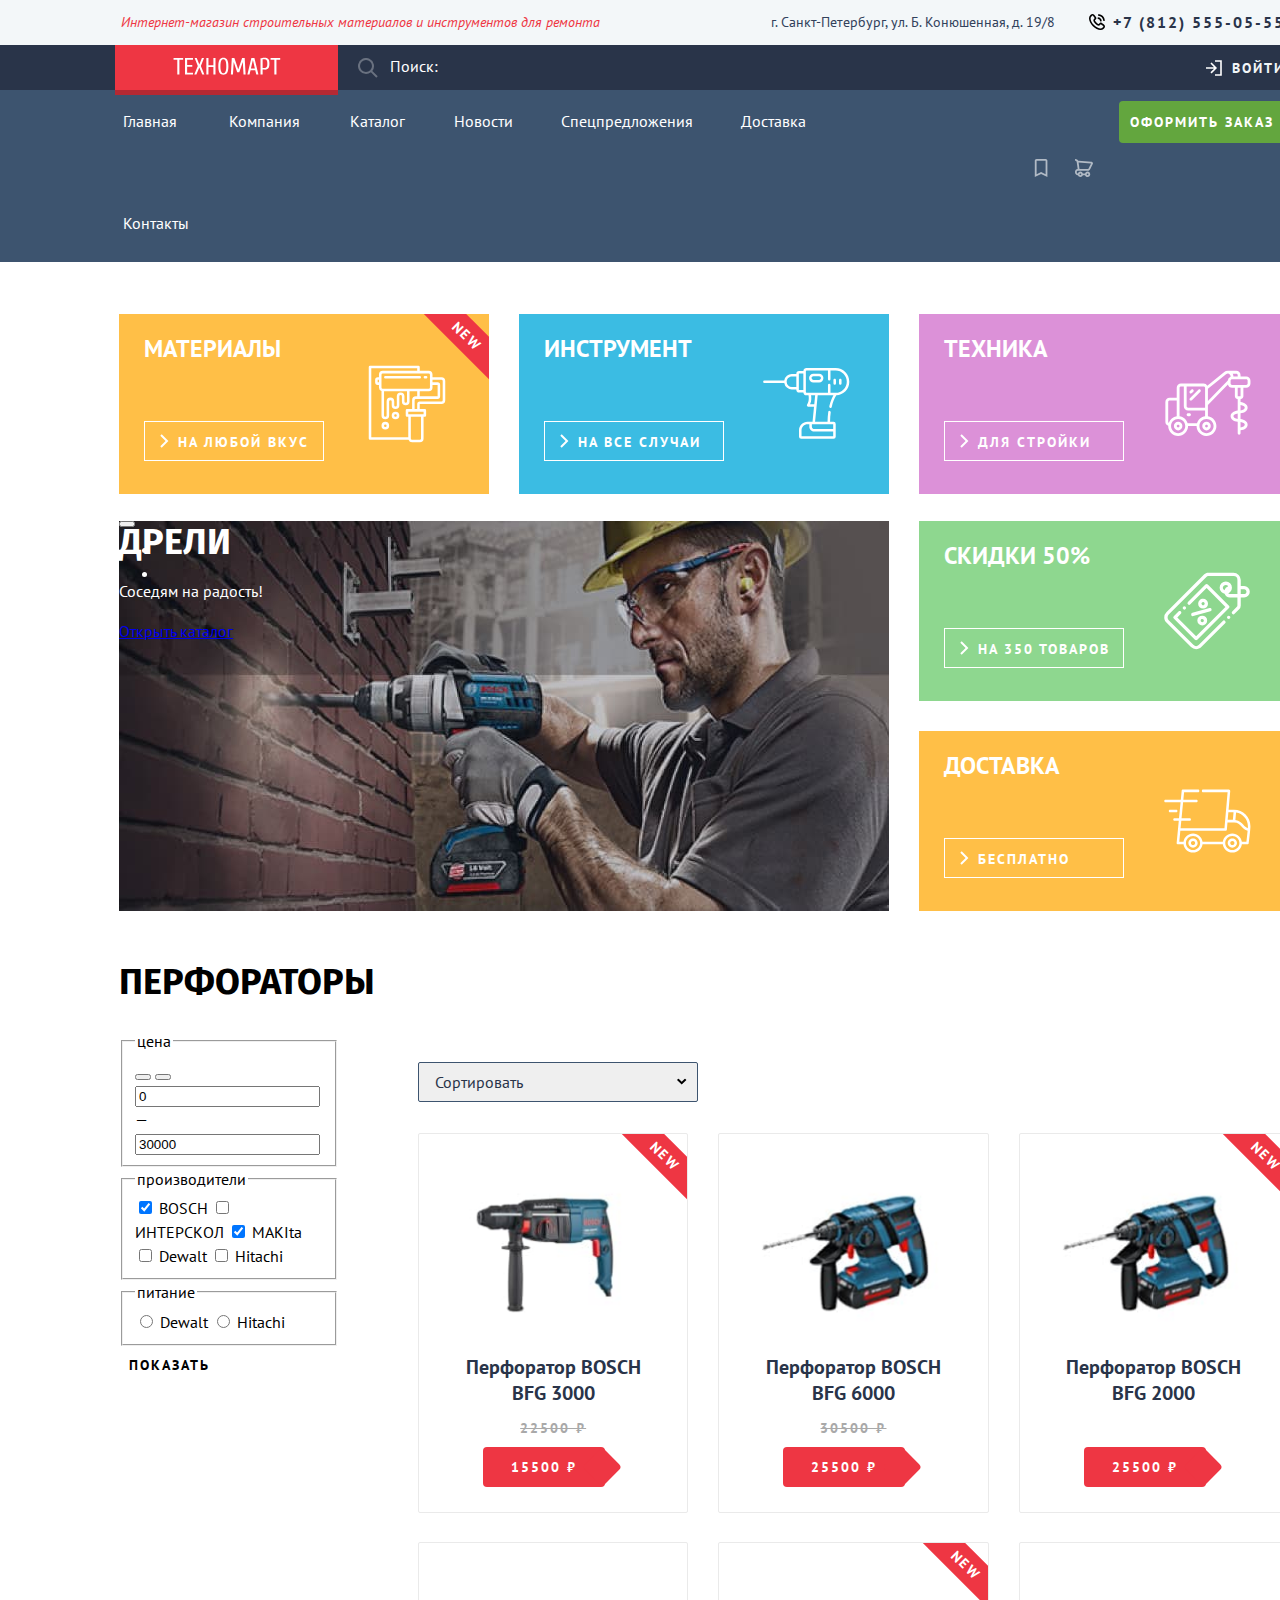
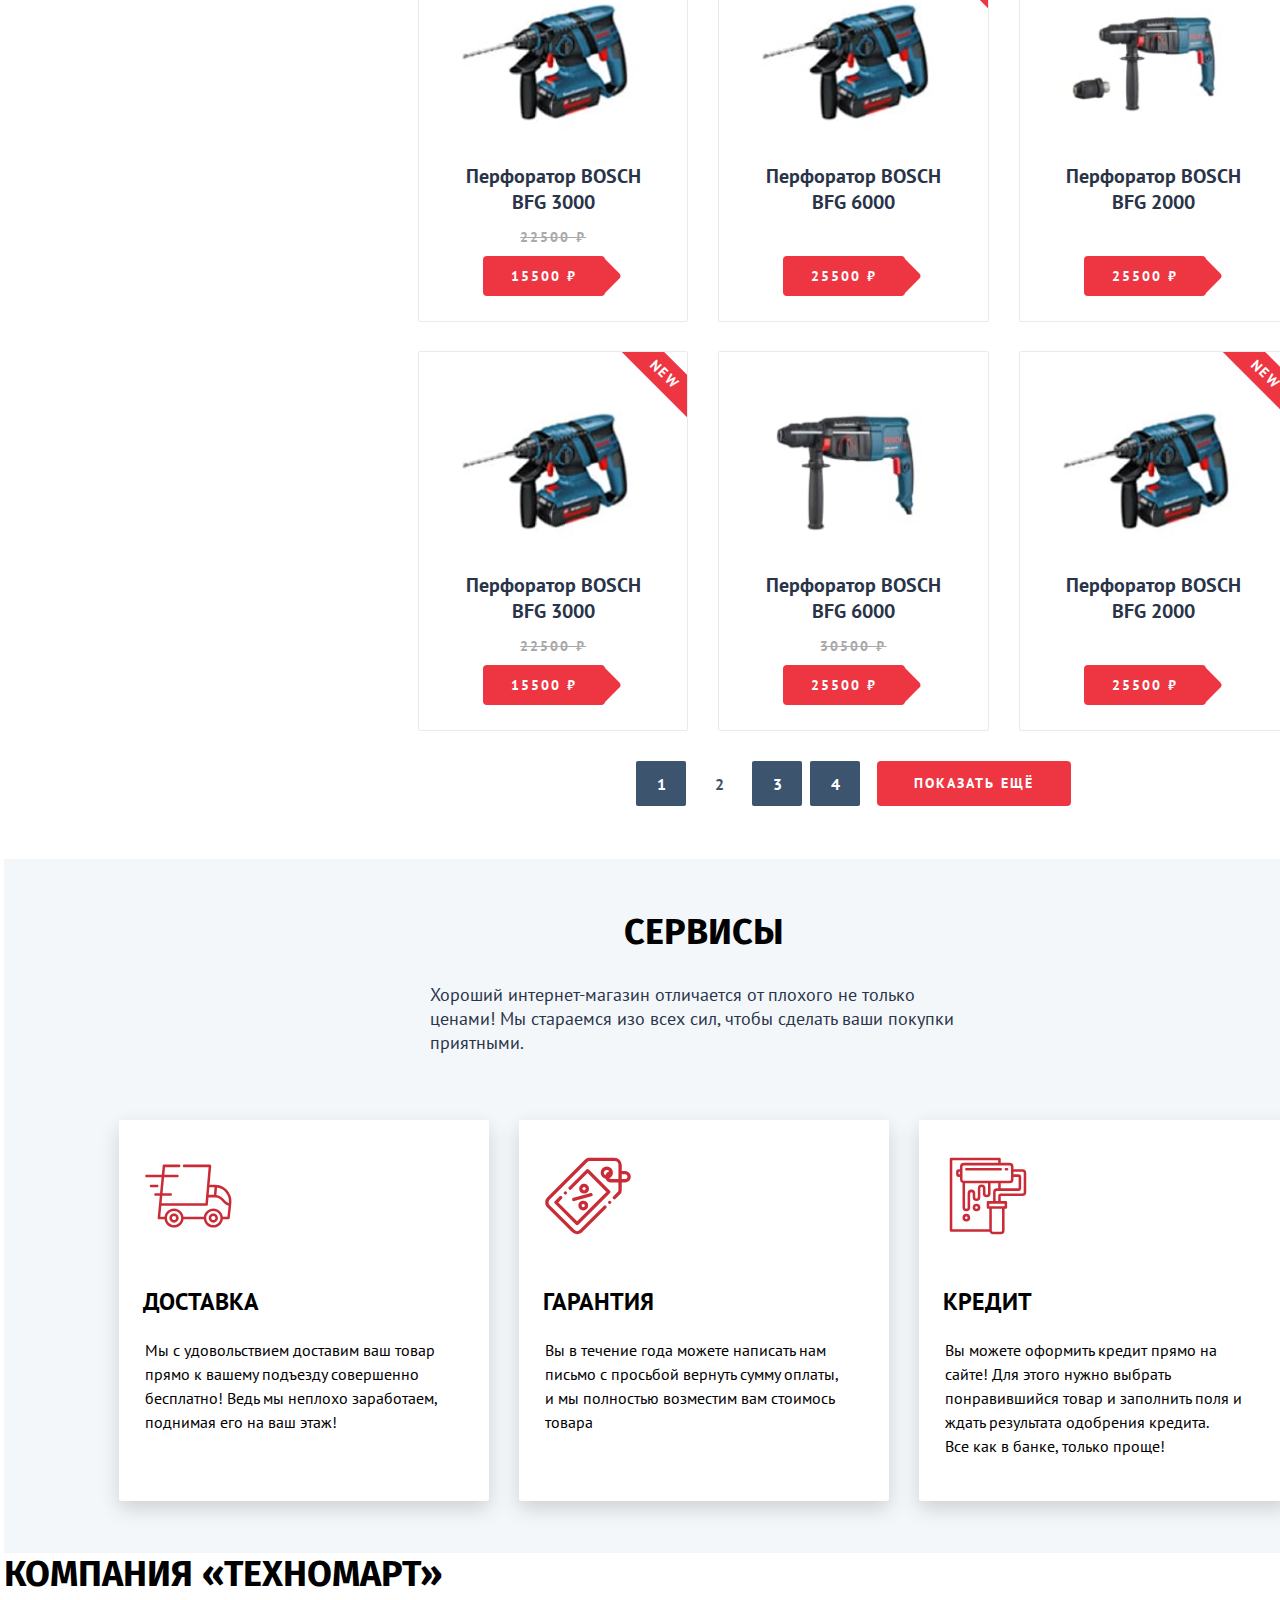
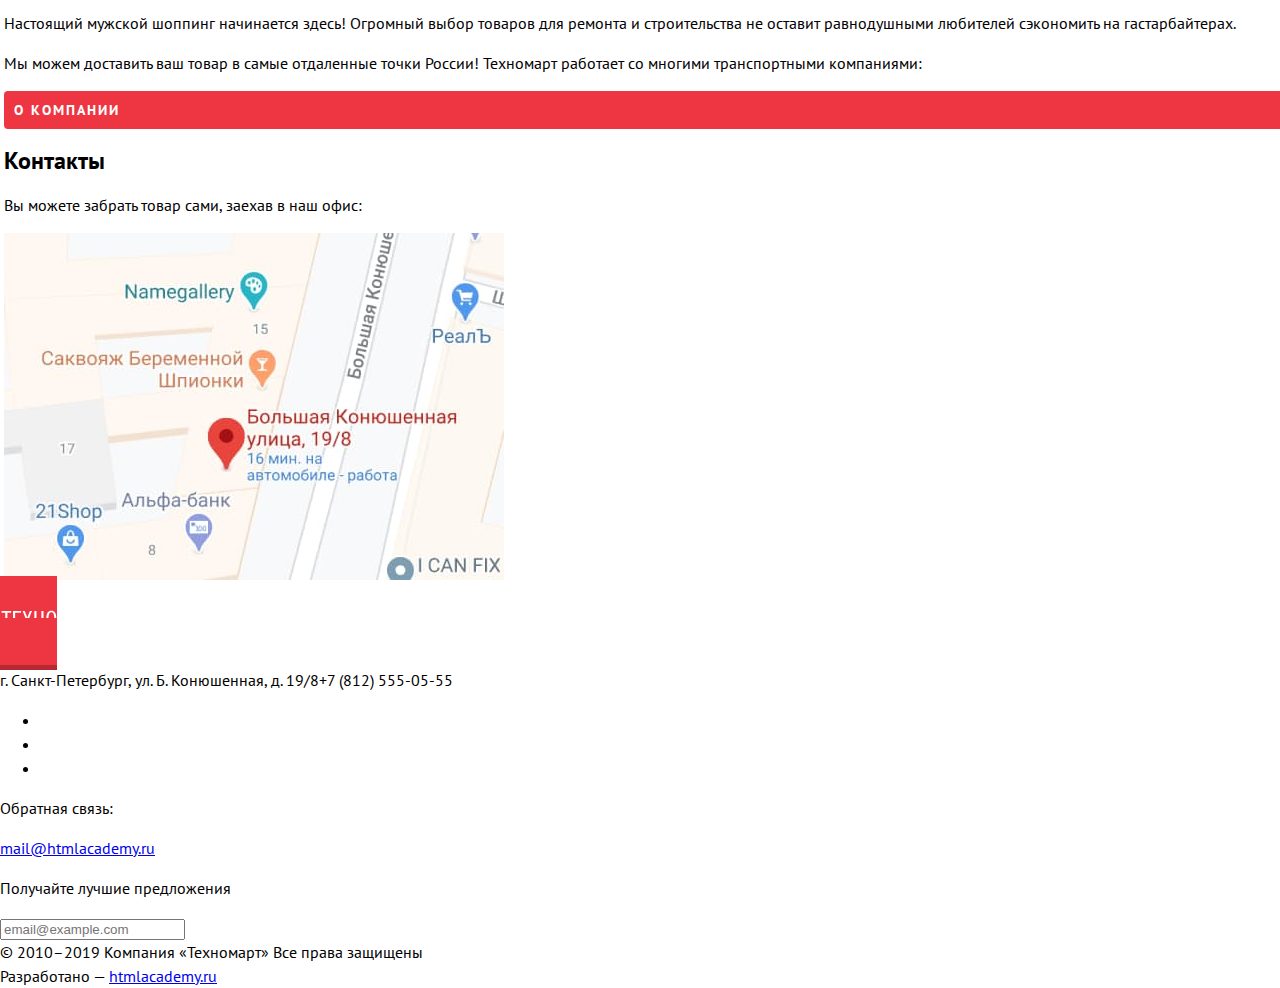
==== index.html @ 6af657fc "Стилизует блок сервисов" ====
<!DOCTYPE html>
<html lang="ru">
  <head>
    <meta charset="utf-8">
    <link rel="icon" href="favicon.ico">
    <link rel="icon" type="image/png" href="favicon.png">
    <link rel="stylesheet" href="styles/styles.css">
    <title>Техномарт</title>
  </head>
  <body>
    <header class="header">
      <div class="header__row header__row--white">
        <div class="container header__row-content">
          <h1 class="header__title">Интернет-магазин строительных материалов и инструментов для ремонта</h1>
          <p class="header__address">г. Санкт-Петербург, ул. Б. Конюшенная, д. 19/8</p>
          <a class="header__phone" href="tel:+78125550555">+7 (812) 555-05-55</a>
        </div>
      </div>
      <div class="header__row header__row--darkblue">
        <div class="container header__row-content">
          <a class="logo">
            <img class="logo__image" width="109" height="18" src="images/logo.svg" alt="Логотип.">
          </a>
          <form class="form-search" action="https://echo.htmlacademy.ru/" method="get">
            <label class="form-search__field">
              <span class="visually-hidden">Поиск.</span>
              <input class="form-search__input" type="text" name="search" placeholder="Поиск:">
              <svg class="filter-search__icon" width="20" height="20" fill="currentcolor" aria-hidden="true" focusable="false" xmlns="http://www.w3.org/2000/svg">
                <path fill-rule="evenodd" clip-rule="evenodd" d="M8 16a8 8 0 1 1 6.32-3.1l5.39 5.4-1.42 1.4-5.38-5.38A7.97 7.97 0 0 1 8 16Zm6-8A6 6 0 1 1 2 8a6 6 0 0 1 12 0Z"/>
              </svg>
              <button class="form-search__reset" type="reset">
                <span class="visually-hidden">Очистить.</span>
              </button>
            </label>
          </form>
          <button class="button button--simple button--login" type="button">Войти</button>
        </div>
      </div>
      <div class="header__row header__row--blue">
        <div class="container header__row-content">
          <nav class="navigation">
            <ul class="menu">
              <li class="menu__item">
                <a class="menu__link" href="#">Главная</a>
              </li>
              <li class="menu__item">
                <a class="menu__link" href="#">Компания</a>
              </li>
              <li class="menu__item">
                <a class="menu__link" href="#">Каталог</a>
              </li>
              <li class="menu__item">
                <a class="menu__link" href="#">Новости</a>
              </li>
              <li class="menu__item">
                <a class="menu__link" href="#">Спецпредложения</a>
              </li>
              <li class="menu__item">
                <a class="menu__link" href="#">Доставка</a>
              </li>
              <li class="menu__item">
                <a class="menu__link" href="#">Контакты</a>
              </li>
            </ul>
          </nav>
          <div class="user-menu">
            <a class="user-menu__item user-menu__item--favorite" href="#">
              <span class="visually-hidden">Избранное.</span>
              <!-- для добавления счетчика необходимо добавить span c классом user-menu__counter -->
            </a>
            <a class="user-menu__item user-menu__item--cart" href="#">
              <span class="visually-hidden">Корзина.</span>
              <!-- для добавления счетчика необходимо добавить span c классом user-menu__counter -->
            </a>
            <a class="user-menu__item user-menu__item--button button button--green" href="#">Оформить заказ</a>
          </div>
        </div>
      </div>
    </header>
    <main class="main">
      <section class="promo container">
        <h2 class="visually-hidden">Каталог товаров и услуг.</h2>
        <div class="promo__tile promo__tile--paints item-new">
          <h2 class="promo__title subheading">материалы</h2>
          <a class="promo__link button" href="#">на любой вкус</a>
        </div>
        <div class="promo__tile promo__tile--tool">
          <h2 class="promo__title subheading">инструмент</h2>
          <a class="promo__link button" href="#">на все случаи</a>
        </div>
        <div class="promo__tile promo__tile--equipment">
          <h2 class="promo__title subheading">техника</h2>
          <a class="promo__link button" href="#">для стройки</a>
        </div>
        <div class="promo__tile promo__tile promo__tile--big slider">
          <ul class="slider__slide-list">
            <li class="slider__slide">
              <div class="slider__slide-content">
                <h2 class="slider__title heading">Дрели</h2>
                <p class="slider__description">Соседям на радость!</p>
              </div>
              <img class="slider__image" width="770" height="390" src="images/slider/drills.jpg" alt="Мужчина использующий дрель.">
              <a class="slider__link" href="#">Открыть каталог</a>
            </li>
          </ul>
          <button class="slider__toggle slider__toggle--prev" type="button">
            <span class="visually-hidden">Назад.</span>
          </button>
          <button class="slider__toggle slider__toggle--next" type="button">
            <span class="visually-hidden">Вперед.</span>
          </button>
          <ul class="slider__pagination">
            <li class="slider__pagination-item current">
              <span class="visually-hidden">Слайд 1.</span>
            </li>
            <li class="slider__pagination-item">
              <span class="visually-hidden">Слайд 2.</span>
            </li>
          </ul>
        </div>
        <div class="promo__tile promo__tile--sale">
          <h2 class="promo__title subheading">Скидки 50%</h2>
          <a class="promo__link button" href="#">на 350 товаров</a>
        </div>
        <div class="promo__tile promo__tile--delivery">
          <h2 class="promo__title subheading">Доставка</h2>
          <a class="promo__link button" href="#">бесплатно</a>
        </div>
      </section>
      <section class="catalog container">
        <h2 class="catalog__heading heading">перфораторы</h2>
        <form class="catalog__filter filter" action="https://echo.htmlacademy.ru/" method="get">
          <fieldset class="filter__fieldset">
            <legend class="filter__title">цена</legend>
            <div class="range-double">
              <div class="range-double__interval">
                <button class="range-double__toggle" type="button">
                  <span class="visually-hidden">Изменить минимальную цену.</span>
                </button>
                <button class="range-double__toggle" type="button">
                  <span class="visually-hidden">Изменить максимальную цену.</span>
                </button>
              </div>
            </div>
            <div class="filter__field-group-inline">
              <label class="filеer__field">
                <span class="visually-hidden">Изменить минимальную цену.</span>
                <input class="control-input" name="price-min" type="number" value="0">
              </label>
              <span>—</span>
              <label class="filеer__field">
                <span class="visually-hidden">Изменить максимальную цену.</span>
                <input class="control-input" name="price-min" type="number" value="30000">
              </label>
            </div>
          </fieldset>
          <fieldset class="filter__fieldset">
            <legend class="filter__title">производители</legend>
            <label class="filter__field">
              <input class="control-checkbox" type="checkbox" name="manufacture" value="bosch" checked>
              <span>BOSCH</span>
            </label>
            <label class="filter__field">
              <input class="control-checkbox" type="checkbox" name="manufacture" value="interskol">
              <span>ИНТЕРСКОЛ</span>
            </label>
            <label class="filter__field">
              <input class="control-checkbox" type="checkbox" name="manufacture" value="makita" checked>
              <span>MAKIta</span>
            </label>
            <label class="filter__field">
              <input class="control-checkbox" type="checkbox" name="manufacture" value="dewalt">
              <span>Dewalt</span>
            </label>
            <label class="filter__field">
              <input class="control-checkbox" type="checkbox" name="manufacture" value="hitachi">
              <span>Hitachi</span>
            </label>
          </fieldset>
          <fieldset class="filter__fieldset">
            <legend class="filter__title">питание</legend>
            <label class="filter__field">
              <input class="control-radio" type="radio" name="power" value="dewalt">
              <span>Dewalt</span>
            </label>
            <label class="filter__field">
              <input class="control-radio" type="radio" name="power" value="hitachi">
              <span>Hitachi</span>
            </label>
          </fieldset>
          <button class="button button--transparent" type="button">Показать</button>
        </form>
        <div class="catalog__content">
          <div class="control-select">
            <select class="control-select__field" aria-label="Сортировка">
              <option value="sort" selected>Сортировать</option>
              <option value="notsort">Не сортировать</option>
            </select>
            <svg class="control-select__icon" width="10" height="7" fill="currentcolor" aria-hidden="true" focusable="false" xmlns="http://www.w3.org/2000/svg">
              <path fill-rule="evenodd" clip-rule="evenodd" d="m8 0 1.41 1.41-4.7 4.71L0 1.42 1.41 0l3.3 3.3L8 0Z"/>
            </svg>
          </div>
          <ul class="products">
            <li class="products__item item-new">
              <h3 class="products__title">Перфоратор BOSCH BFG&nbsp;3000</h3>
              <img class="products__image" width="216" height="180" src="images/products/bosch-bfg-3000.jpg" alt="Перфоратор BOSCH BFG 3000.">
              <span class="products__old-price">22500 ₽</span>
              <a class="products__price button button--red" href="#">15500 ₽</a>
              <div class="products__button-list">
                <button class="products__button products__button--buy button button--green" type="button">купить</button>
                <button class="products__button products__button--bookmark button" type="button">в закладки</button>
              </div>
            </li>
            <li class="products__item">
              <h3 class="products__title">Перфоратор BOSCH BFG&nbsp;6000</h3>
              <img class="products__image" width="216" height="180" src="images/products/bosch-bfg-6000.jpg" alt="Перфоратор BOSCH BFG 6000.">
              <span class="products__old-price">30500 ₽</span>
              <a class="products__price button button--red" href="#">25500 ₽</a>
              <div class="products__button-list">
                <button class="products__button products__button--buy button button--green" type="button">купить</button>
                <button class="products__button products__button--bookmark button" type="button">в закладки</button>
              </div>
            </li>
            <li class="products__item item-new">
              <h3 class="products__title">Перфоратор BOSCH BFG&nbsp;2000</h3>
              <img class="products__image" width="216" height="180" src="images/products/bosch-bfg-6000.jpg" alt="Перфоратор BOSCH BFG 2000.">
              <a class="products__price button button--red" href="#">25500 ₽</a>
              <div class="products__button-list">
                <button class="products__button products__button--buy button button--green" type="button">купить</button>
                <button class="products__button products__button--bookmark button" type="button">в закладки</button>
              </div>
            </li>
            <li class="products__item">
              <h3 class="products__title">Перфоратор BOSCH BFG&nbsp;3000</h3>
              <img class="products__image" width="216" height="180" src="images/products/bosch-bfg-6000.jpg" alt="Перфоратор BOSCH BFG 3000.">
              <span class="products__old-price">22500 ₽</span>
              <a class="products__price button button--red" href="#">15500 ₽</a>
              <div class="products__button-list">
                <button class="products__button products__button--buy button button--green" type="button">купить</button>
                <button class="products__button products__button--bookmark button" type="button">в закладки</button>
              </div>
            </li>
            <li class="products__item item-new">
              <h3 class="products__title">Перфоратор BOSCH BFG&nbsp;6000</h3>
              <img class="products__image" width="216" height="180" src="images/products/bosch-bfg-6000.jpg" alt="Перфоратор BOSCH BFG 6000.">
              <a class="products__price button button--red" href="#">25500 ₽</a>
              <div class="products__button-list">
                <button class="products__button products__button--buy button button--green" type="button">купить</button>
                <button class="products__button products__button--bookmark button" type="button">в закладки</button>
              </div>
            </li>
            <li class="products__item">
              <h3 class="products__title">Перфоратор BOSCH BFG&nbsp;2000</h3>
              <img class="products__image" width="216" height="180" src="images/products/bosch-bfg-2000.jpg" alt="Перфоратор BOSCH BFG 2000.">
              <a class="products__price button button--red" href="#">25500 ₽</a>
              <div class="products__button-list">
                <button class="products__button products__button--buy button button--green" type="button">купить</button>
                <button class="products__button products__button--bookmark button" type="button">в закладки</button>
              </div>
            </li>
            <li class="products__item item-new">
              <h3 class="products__title">Перфоратор BOSCH BFG&nbsp;3000</h3>
              <img class="products__image" width="216" height="180" src="images/products/bosch-bfg-6000.jpg" alt="Перфоратор BOSCH BFG 3000.">
              <span class="products__old-price">22500 ₽</span>
              <a class="products__price button button--red" href="#">15500 ₽</a>
              <div class="products__button-list">
                <button class="products__button products__button--buy button button--green" type="button">купить</button>
                <button class="products__button products__button--bookmark button" type="button">в закладки</button>
              </div>
            </li>
            <li class="products__item">
              <h3 class="products__title">Перфоратор BOSCH BFG&nbsp;6000</h3>
              <img class="products__image" width="216" height="180" src="images/products/bosch-bfg-3000.jpg" alt="Перфоратор BOSCH BFG 6000.">
              <span class="products__old-price">30500 ₽</span>
              <a class="products__price button button--red" href="#">25500 ₽</a>
              <div class="products__button-list">
                <button class="products__button products__button--buy button button--green" type="button">купить</button>
                <button class="products__button products__button--bookmark button" type="button">в закладки</button>
              </div>
            </li>
            <li class="products__item item-new">
              <h3 class="products__title">Перфоратор BOSCH BFG&nbsp;2000</h3>
              <img class="products__image" width="216" height="180" src="images/products/bosch-bfg-6000.jpg" alt="Перфоратор BOSCH BFG 2000.">
              <a class="products__price button button--red" href="#">25500 ₽</a>
              <div class="products__button-list">
                <button class="products__button products__button--buy button button--green" type="button">купить</button>
                <button class="products__button products__button--bookmark button" type="button">в закладки</button>
              </div>
            </li>
          </ul>
          <div class="pagination">
            <ul class="pagination__list">
              <li class="pagination__item">
                <a class="pagination__link" href="#">1</a>
              </li>
              <li class="pagination__item current">
                <a class="pagination__link" href="#">2</a>
              </li>
              <li class="pagination__item">
                <a class="pagination__link" href="#">3</a>
              </li>
              <li class="pagination__item">
                <a class="pagination__link" href="#">4</a>
              </li>
            </ul>
            <button class="pagination__button button button--red">показать ещё</button>
          </div>
        </div>
      </section>
      <section class="services">
        <div class="container">
          <h2 class="services__heading heading">Сервисы</h2>
          <p class="services__description">Хороший интернет-магазин отличается от плохого не только ценами! Мы стараемся изо всех сил, чтобы сделать ваши покупки приятными.</p>
          <ul class="services__list">
            <li class="services__item">
              <h3 class="services__title subheading">Доставка</h3>
              <svg class="services__icon" width="90" height="90" fill="currentcolor" aria-hidden="true" focusable="false" xmlns="http://www.w3.org/2000/svg">
                <use xlink:href="images/icons/icons.svg#delivery"></use>
              </svg>
              <p class="services__text">Мы с удовольствием доставим ваш товар прямо&nbsp;к вашему подъезду совершенно бесплатно! Ведь мы неплохо заработаем,
                поднимая его на ваш этаж!</p>
            </li>
            <li class="services__item">
              <h3 class="services__title subheading">Гарантия</h3>
              <svg class="services__icon" width="90" height="90" fill="currentcolor" aria-hidden="true" focusable="false" xmlns="http://www.w3.org/2000/svg">
                <use xlink:href="images/icons/icons.svg#sale"></use>
              </svg>
              <p class="services__text">Вы в течение года можете написать нам письмо с просьбой вернуть сумму оплаты, и&nbsp;мы полностью возместим вам стоимось товара</p>
            </li>
            <li class="services__item">
              <h3 class="services__title subheading">Кредит</h3>
              <svg class="services__icon" width="90" height="90" fill="currentcolor" aria-hidden="true" focusable="false" xmlns="http://www.w3.org/2000/svg">
                <use xlink:href="images/icons/icons.svg#paints"></use>
              </svg>
              <p class="services__text">Вы можете оформить кредит прямо на сайте!&nbsp;Для этого нужно выбрать понравившийся товар и заполнить поля и ждать результата одобрения кредита.
                Все&nbsp;как&nbsp;в банке, только проще!</p>
            </li>
          </ul>
        </div>
      </section>
      <div class="section-columns">
        <section class="about-us">
          <h2 class="heading">Компания «Техномарт»</h2>
          <p>Настоящий мужской шоппинг начинается здесь! Огромный выбор товаров для ремонта и строительства не оставит равнодушными любителей сэкономить на гастарбайтерах.</p>
          <p>Мы можем доставить ваш товар в самые отдаленные точки России! Техномарт работает со многими транспортными компаниями:</p>
          <a class="button button--red" href="#">о компании</a>
        </section>
        <section class="contacts">
          <h2>Контакты</h2>
          <p>Вы можете забрать товар сами,  заехав в наш офис:</p>
          <img width="500" height="347" src="images/map-address.jpg" alt="Карта с адресом.">
        </section>
      </div>
    </main>
    <footer class="footer">
      <div class="footer__column">
        <a class="logo">
          <img class="logo__image" src="images/logo.svg" alt="Логотип.">
        </a>
        <p>г. Санкт-Петербург, ул. Б. Конюшенная, д. 19/8+7 (812) 555-05-55</p>
        <ul class="social">
          <li class="social__item">
            <a class="social__link social__link--pinterst" href="#">
              <span class="visually-hidden">Перейти в pinterst.</span>
            </a>
          </li>
          <li class="social__item">
            <a class="social__link social__link--vk" href="#">
              <span class="visually-hidden">Перейти в vkontakte.</span>
            </a>
          </li>
          <li class="social__item">
            <a class="social__link social__link--vsco" href="#">
              <span class="visually-hidden">Перейти в vsco.</span>
            </a>
          </li>
        </ul>
      </div>
      <div class="footer__column">
        <p>Обратная связь:</p>
        <a href="mailto:mail@htmlacademy.ru">mail@htmlacademy.ru</a>
        <p>Получайте лучшие предложения</p>
        <form class="subscribe" action="https://echo.htmlacademy.ru/" method="get">
          <label>
            <span class="visually-hidden">Подписаться на рассылку.</span>
            <input class="input" type="email" name="subscribe" placeholder="email@example.com">
          </label>
        </form>
      </div>
      <div class="footer__column footer__column--dark">
        <span>© 2010–2019 Компания «Техномарт» Все права защищены</span>
      </div>
      <div class="footer__column footer__column--dark">
        <span>Разработано — <a href="#">htmlacademy.ru</a></span>
      </div>
    </footer>
  </body>
</html>
---- styles/styles.css ----
@font-face {
  font-family: "Fira Sans";
  font-style: normal;
  font-weight: 700;
  src: url("../fonts/firasans-700.woff2");
  font-display: swap;
}

@font-face {
  font-family: "PT Sans";
  font-style: normal;
  font-weight: 400;
  src: url("../fonts/ptsans-400.woff2");
  font-display: swap;
}

@font-face {
  font-family: "PT Sans";
  font-style: normal;
  font-weight: 400;
  src: url("../fonts/ptsans-400.woff2");
  font-display: swap;
}

@font-face {
  font-family: "PT Sans";
  font-style: italic;
  font-weight: 400;
  src: url("../fonts/ptsans-400-italic.woff2");
  font-display: swap;
}

@font-face {
  font-family: "PT Sans";
  font-style: normal;
  font-weight: 700;
  src: url("../fonts/ptsans-700.woff2");
  font-display: swap;
}

:root {
  --basic-red: #ee3643;
  --basic-red-hover: #ca2c37;
  --basic-green: #63a63e;
  --basic-green-click: #518534;
  --basic-blue: #3d546f;
  --basic-blue-dark: #293449;
  --basic-grey-light: #c5c5c5;
  --basic-grey-extralight: #f3f7f9;
  --basic-background: #f1f5f7;
  --basic-white: #ffffff;
  --basic-dark: #32425c;
  --basic-black: #000000;

  --special-yellow: #ffbf47;
  --special-blue: #3bbce3;
  --special-lilac: #dc91d8;
  --special-greenlight: #8ed78f;
  --special-yellowlight: #ffd180;
  --special-grey: #a9a9a9;
  --special-grey-light: #eaeaea;

  --status-error: #ba2732;
  --status-warning: #ffbf47;
  --status-success: #5fbb2d;

  --cursor-pointer: url("../images/icons/pointer.svg"), pointer;
  --focus-default: 0 0 0 2px var(--basic-white),
                   0 0 3px 5px var(--basic-blue-dark);
}

*,
*::before,
*::after {
  box-sizing: border-box;
}

img {
  max-width: 100%;
  object-fit: contain;
}

.visually-hidden {
  position: absolute;
  width: 1px;
  height: 1px;
  margin: -1px;
  padding: 0;
  border: 0;
  clip: rect(0 0 0 0);
  overflow: hidden;
}

html {
  height: 100%;
}

body {
  display: flex;
  flex-direction: column;
  min-height: 100%;
  margin: 0;
  font: 16px/24px "PT Sans", Arial, Tahoma, sans-serif;
  color: var(--basic-black);
  background-color: var(--basic-white);
}

.main {
  flex-grow: 1;
  transform: translateX(4px);
}

.container {
  width: 1400px;
  margin: 0 auto;
  padding: 0 115px;
}

.heading {
  margin: 0;
  font: 700 36px/42px "Fira Sans", Arial, Tahoma, sans-serif;
  text-transform: uppercase;
}

.subheading {
  margin: 0;
  font: 700 24px/30px "PT Sans", Arial, Tahoma, sans-serif;
  text-transform: uppercase;
}

.header__row--white {
  background-color: var(--basic-grey-extralight);
}

.header__row--darkblue {
  background-color: var(--basic-blue-dark);
}

.header__row--blue {
  background-color: var(--basic-blue);
}

.header__row-content {
  display: flex;
  background: inherit;
}

.header__row--white .header__row-content {
  padding-top: 13px;
  padding-bottom: 14px;
}

.header__title {
  margin: 0;
  margin-right: auto;
  padding-left: 6px;
  font-style: italic;
  font-weight: 400;
  font-size: 14px;
  line-height: 18px;
  color: var(--basic-red);
}

.header__address {
  margin: 0;
  margin-right: 34px;
  font-size: 14px;
  line-height: 18px;
  color: var(--basic-dark);
}

.header__phone {
  padding-left: 24px;
  font-weight: 700;
  font-size: 16px;
  line-height: 18px;
  letter-spacing: 2px;
  color: var(--basic-blue-dark);
  text-transform: uppercase;
  text-decoration: none;
  background-image: url("../images/icons/phone.svg");
  background-repeat: no-repeat;
  background-position: center left;
  background-size: 16px 16px;
}

.header__phone:focus {
  opacity: 0.6;
  outline: none;
}

.header__phone:hover {
  opacity: 0.6;
  cursor: var(--cursor-pointer);
}

.header__phone:active {
  opacity: 0.4;
}

.logo {
  position: relative;
  z-index: 1;
  flex-shrink: 0;
  padding: 12px 57px 15px;
  background: var(--basic-red);
  box-shadow: 0 5px 0 rgb(0 0 0 / 24%),
              0 5px 0 var(--basic-red);
}

.logo__image {
  display: block;
}

.form-search {
  flex-grow: 1;
  margin-right: 17px;
}

.form-search__field {
  flex-grow: 1;
  display: flex;
  position: relative;
  min-height: 100%;
}

.form-search__input {
  width: 100%;
  padding-left: 52px;
  padding-bottom: 4px;
  border: 0;
  font: 400 16px/24px "PT Sans", Arial, Tahoma, sans-serif;
  color: var(--basic-white);
  background: none;
}

.form-search__input::placeholder {
  font: 400 16px/24px "PT Sans", Arial, Tahoma, sans-serif;
  color: var(--basic-white);
}

.filter-search__icon {
  position: absolute;
  top: 50%;
  left: 20px;
  color: var(--basic-white);
  fill-opacity: 0.3;
  transform: translateY(-50%);
}

.form-search:focus-within .form-search__input {
  color: var(--basic-blue-dark);
  background-color: var(--basic-background);
  outline: none;
}

.form-search:focus-within .form-search__input::placeholder {
  color: var(--basic-grey-light);
}

.form-search:focus-within .form-search__input ~ .filter-search__icon {
  color: #405069;
  fill-opacity: 1;
}

.form-search__reset {
  position: absolute;
  top: 50%;
  right: 15px;
  display: none;
  width: 24px;
  height: 24px;
  border: 0;
  border-radius: 4px;
  padding: 0;
  background: none;
  background-image: url("../images/icons/cross.svg");
  background-repeat: no-repeat;
  background-size: 12px 12px;
  background-position: center center;
  transform: translateY(-50%);
}

.form-search:focus-within .form-search__reset {
  display: block;
}

.form-search__reset:focus {
  opacity: 0.6;
  box-shadow: inset 0 0 0 2px var(--basic-blue);
  outline: none;
}

.form-search__reset:hover {
  opacity: 0.6;
  cursor: var(--cursor-pointer);
}

.form-search__reset:active {
  opacity: 0.4;
}

.form-search__reset:disabled {
  opacity: 0.2;
  pointer-events: none;
}

.button {
  display: block;
  padding: 10px;
  border: 0;
  border-radius: 4px;
  font: 700 14px/18px "PT Sans", Arial, Tahoma, sans-serif;;
  letter-spacing: 2px;
  text-transform: uppercase;
  text-decoration: none;
  background: none;
}

.button:focus {
  box-shadow: var(--focus-default);
}

.button--green {
  padding: 12px 11px;
  color: var(--basic-white);
  background-color: var(--basic-green);
}

.button--green:hover {
  background-color: var(--status-success);
  cursor: var(--cursor-pointer);
}

.button--green:active {
  background-color: var(--basic-green-click);
}

.button--red {
  color: var(--basic-white);
  background-color: var(--basic-red);
}

.button--red:hover,
.button--red:hover::after {
  background-color: var(--basic-red-hover);
  cursor: var(--cursor-pointer);
}

.button--red:active,
.button--red:active::after {
  background-color: var(--status-error);
}

.button--simple {
  color: var(--basic-background);
}

.button--login {
  max-width: 300px;
  padding-left: 26px;
  padding-right: 0;
  background-image: url("../images/icons/login.svg");
  background-repeat: no-repeat;
  background-position: center left;
  background-size: 16px 16px;
}

.button--login:focus {
  opacity: 0.6;
  outline: none;
}

.button--login:hover {
  opacity: 0.6;
  cursor: var(--cursor-pointer);
}

.button--login:active {
  opacity: 0.4;
}

.button--login:disabled {
  opacity: 0.2;
  pointer-events: none;
}

.navigation {
  margin-right: auto;
}

.menu {
  display: flex;
  flex-wrap: wrap;
  gap: 32px;
  width: 810px;
  margin: 0;
  padding: 0;
  list-style: none;
}

.menu__link {
  display: block;
  min-width: 74px;
  padding: 19px 8px 27px;
  color: var(--basic-white);
  text-decoration: none;
  text-align: center;
}

.menu__item:first-child .menu__link {
  padding-left: 4px;
}

.user-menu {
  display: flex;
  flex-wrap: wrap;
  gap: 18px;
}

.user-menu__item {
  min-width: 26px;
  min-height: 26px;
  background-repeat: no-repeat;
  background-position: center left;
  background-size: 18px 18px;
  color: var(--basic-white);
  text-decoration: none;
}

.user-menu__item--favorite {
  background-image: url("../images/icons/bookmark.svg");
  background-size: 16px 18px;
  background-position: top 45% left 2px;
}

.user-menu__item--cart {
  background-image: url("../images/icons/cart.svg");
  background-position: top 45% left;
}

.user-menu__item--button {
  align-self: flex-start;
  margin-top: 11px;
}

.menu__link:focus,
.menu__link:hover,
.user-menu__item:not(.user-menu__item--button):hover {
  color: var(--basic-grey-light);
  background-color: var(--basic-dark);
  cursor: var(--cursor-pointer);
  outline: none;
}

.menu__link:active {
  color: var(--basic-white);
}

.user-menu__counter {
  display: block;
  margin-top: 20px;
  padding-left: 24px;
}

.promo {
  display: grid;
  grid-template-columns: repeat(3, 1fr);
  grid-auto-flow: dense;
  gap: 30px;
  margin-bottom: 50px;
  padding-top: 52px;
  color: var(--basic-white);
}

.promo__tile {
  display: flex;
  flex-direction: column;
  min-height: 180px;
  padding: 20px 165px 33px 25px;
  background-repeat: no-repeat;
  background-position: top 45px right 37px;
  background-size: 90px 90px;
}

.promo__tile--paints {
  background-image: url("../images/icons/paints.svg");
}

.promo__tile--tool {
  background-image: url("../images/icons/tool.svg");
}

.promo__tile--equipment {
  background-image: url("../images/icons/equipment.svg");
}

.promo__tile--sale {
  background-image: url("../images/icons/sale.svg");
}

.promo__tile--delivery {
  background-image: url("../images/icons/delivery-big.svg");
}

.item-new {
  position: relative;
  overflow: hidden;
}

.item-new::after {
  position: absolute;
  top: 7px;
  right: -28px;
  display: block;
  width: 100px;
  height: 30px;
  font-weight: 700;
  font-size: 14px;
  line-height: 30px;
  letter-spacing: 2px;
  text-transform: uppercase;
  text-align: center;
  color: var(--basic-white);
  background-color: var(--basic-red);
  transform: rotate(45deg);
  content: "new";
}

.promo__tile:first-of-type,
.promo__tile:nth-of-type(2),
.promo__tile:nth-of-type(3) {
  margin-bottom: -3px;
}

.promo__tile:first-of-type,
.promo__tile:nth-of-type(6n) {
  background-color: var(--special-yellow);
}

.promo__tile:nth-of-type(6n-4) {
  background-color: var(--special-blue);
}

.promo__tile:nth-of-type(6n-3) {
  background-color: var(--special-lilac);
}

.promo__tile:nth-of-type(6n-2) {
  background-color: var(--basic-blue);
}

.promo__tile:nth-of-type(6n-1) {
  background-color: var(--special-greenlight);
}

.promo__tile--big {
  grid-column: span 2;
  grid-row: span 2;
  padding: 0;
}

.promo__title {
  margin-bottom: 10px;
}

.promo__link {
  display: block;
  margin-top: auto;
  padding: 11px 10px 9px 33px;
  border: 1px solid var(--basic-white);
  border-radius: 0;
  color: inherit;
  background-image: url("../images/icons/arrow-right.svg");
  background-repeat: no-repeat;
  background-position: center left 11px;
}

.promo__link:focus {
  border-color: var(--basic-dark);
  outline: none;
}

.promo__link:hover {
  cursor: var(--cursor-pointer);
  opacity: 0.6;
}

.promo__link:active {
  border-color: var(--basic-white);
  opacity: 0.4;
}

.slider__slide-list {
  margin: 0;
  padding: 0;
  list-style: none;
}

.slider__slide {
  display: flex;
  flex-direction: column;
}

.slider__image {
  order: -1;
  margin-bottom: -390px;
}

.slider__toggle {
  position: absolute;
}

.slider__pagination {
  position: absolute;
}

.catalog {
  display: grid;
  grid-template-columns: 220px 1fr;
  column-gap: 79px;
}

.catalog__heading {
  grid-column: span 2;
  margin-bottom: 26px ;
}

.catalog__content {
  padding-top: 33px;
  padding-bottom: 53px;
}

.control-select {
  position: relative;
  max-width: max-content;
  margin-bottom: 31px;
}

.control-select__field {
  min-width: 280px;
  padding: 7px 32px 7px 16px;
  border: 1px solid var(--basic-blue);
  border-radius: 2px;
  font: inherit;
  color: var(--basic-blue-dark);
  appearance: none;
  cursor: var(--cursor-pointer);
}

.control-select__icon {
  position: absolute;
  top: 50%;
  right: 11px;
  transform: translateY(-50%);
}

.products {
  display: grid;
  grid-template-columns: repeat(3, 1fr);
  gap: 29px 30px;
  margin-top: 0;
  margin-bottom: 30px;
  padding: 0;
  list-style: none;
}

.products__item {
  position: relative;
  display: flex;
  flex-direction: column;
  padding: 27px 27px 25px;
  border: 1px solid var(--special-grey-light);
  border-radius: 2px;
}

.products__image {
  order: -1;
  display: block;
  margin-bottom: 13px;
}

.products__title {
  margin: 0;
  margin-bottom: 41px;
  font-weight: 700;
  font-size: 20px;
  line-height: 26px;
  color: var(--basic-blue-dark);
  text-align: center;
}

.products__old-price {
  margin-bottom: -18px;
  font-weight: 700;
  font-size: 14px;
  line-height: 18px;
  letter-spacing: 2px;
  text-decoration-line: line-through;
  text-transform: uppercase;
  text-align: center;
  color: var(--special-grey);
  transform: translateY(-28px);
}

.products__price {
  min-width: 122px;
  align-self: center;
  padding: 11px;
  border-radius: 4px;
  font-weight: 700;
  font-size: 14px;
  line-height: 18px;
  text-align: center;
  letter-spacing: 2px;
  text-transform: uppercase;
  color: var(--basic-white);
  background-color: var(--basic-red);
  transform: translateX(-9px);
}

.products__price::after {
  position: absolute;
  top: 50%;
  right: 0;
  width: 28px;
  height: 28px;
  border-radius: 4px;
  background-color: var(--basic-red);
  transform: translate(40%, -50%) rotate(-45deg);
  content: "";
}

.products__price:hover {
  cursor: var(--cursor-pointer);
}

.products__button-list {
  position: absolute;
  top: 65px;
  left: calc(50% + 4px);
  display: none;
  flex-direction: column;
  gap: 11px;
  min-width: 135px;
  transform: translateX(-50%);
}

.products__button {
  padding: 11px;
}

.products__button--buy {
  padding-left: 30px;
  border-radius: 2px;
  color: var(--basic-white);
  background-color: var(--basic-green);
  background-image: url("../images/icons/cart.svg");
  background-repeat: no-repeat;
  background-position: center left 23px;
  background-size: 14px 14px;
}

.products__button--bookmark {
  padding: 9px 11px;
  border: 2px solid var(--basic-green);
  border-radius: 2px;
  color: var(--basic-dark);
  background: var(--basic-white);
}

.products__button--bookmark:hover {
  border-color: var(--basic-dark);
}

.products__button--bookmark:active {
  color: var(--basic-grey-light);
  border-color: var(--basic-grey-light);
}

.products__item:hover {
  box-shadow: 0 8px 20px rgba(0, 0, 0, 0.15);
}

.products__item:hover .products__image {
  opacity: 0.1;
}

.products__item:hover .products__button-list {
  display: flex;
}

.products__button:hover {
  cursor: var(--cursor-pointer);
}

.pagination {
  display: flex;
  flex-wrap: wrap;
  justify-content: center;
  gap: 17px;
}

.pagination__list {
  display: flex;
  flex-wrap: wrap;
  gap: 8px;
  margin: 0;
  padding: 0;
  list-style: none;
}

.pagination__link {
  display: block;
  min-width: 50px;
  padding: 15px 14px 14px;
  border-radius: 2px;
  font-weight: 700;
  font-size: 16px;
  line-height: 16px;
  text-decoration: none;
  text-align: center;
  color: var(--basic-white);
  background-color: var(--basic-blue);
}

.pagination__link:focus {
  outline: none;
  box-shadow: var(--focus-default);
}

.pagination__link:hover {
  color: var(--basic-white);
  background-color: var(--basic-blue-dark);
  cursor: var(--cursor-pointer);
}

.pagination__link:active {
  opacity: 0.4;
}

.pagination__item.current .pagination__link {
  color: var(--basic-blue);
  background-color: var(--basic-white);
}

.pagination__button {
  padding: 13px 37px 14px;
}

.services {
  padding: 52px 0;
  background-color: var(--basic-grey-extralight);
}

.services__heading {
  margin-bottom: 30px;
  text-align: center;
}

.services__description {
  width: 556px;
  margin: 0 auto 65px;
  padding-left: 4px;
  font-size: 18px;
  color: var(--basic-blue-dark);
}

.services__list {
  display: grid;
  grid-template-columns: repeat(3, 1fr);
  gap: 30px;
  margin: 0;
  padding: 0;
  list-style: none;
}

.services__item {
  display: flex;
  flex-direction: column;
  padding: 31px 24px 43px;
  box-shadow: 0 8px 20px rgba(0, 0, 0, 0.15);
  border-radius: 2px;
  background: #FFFFFF;
}

.services__title {
  margin-bottom: 21px;
}

.services__text {
  margin: 0;
  padding: 0 2px;
}

.services__icon {
  order: -1;
  margin-bottom: 46px;
  color: var(--basic-red-hover);
}
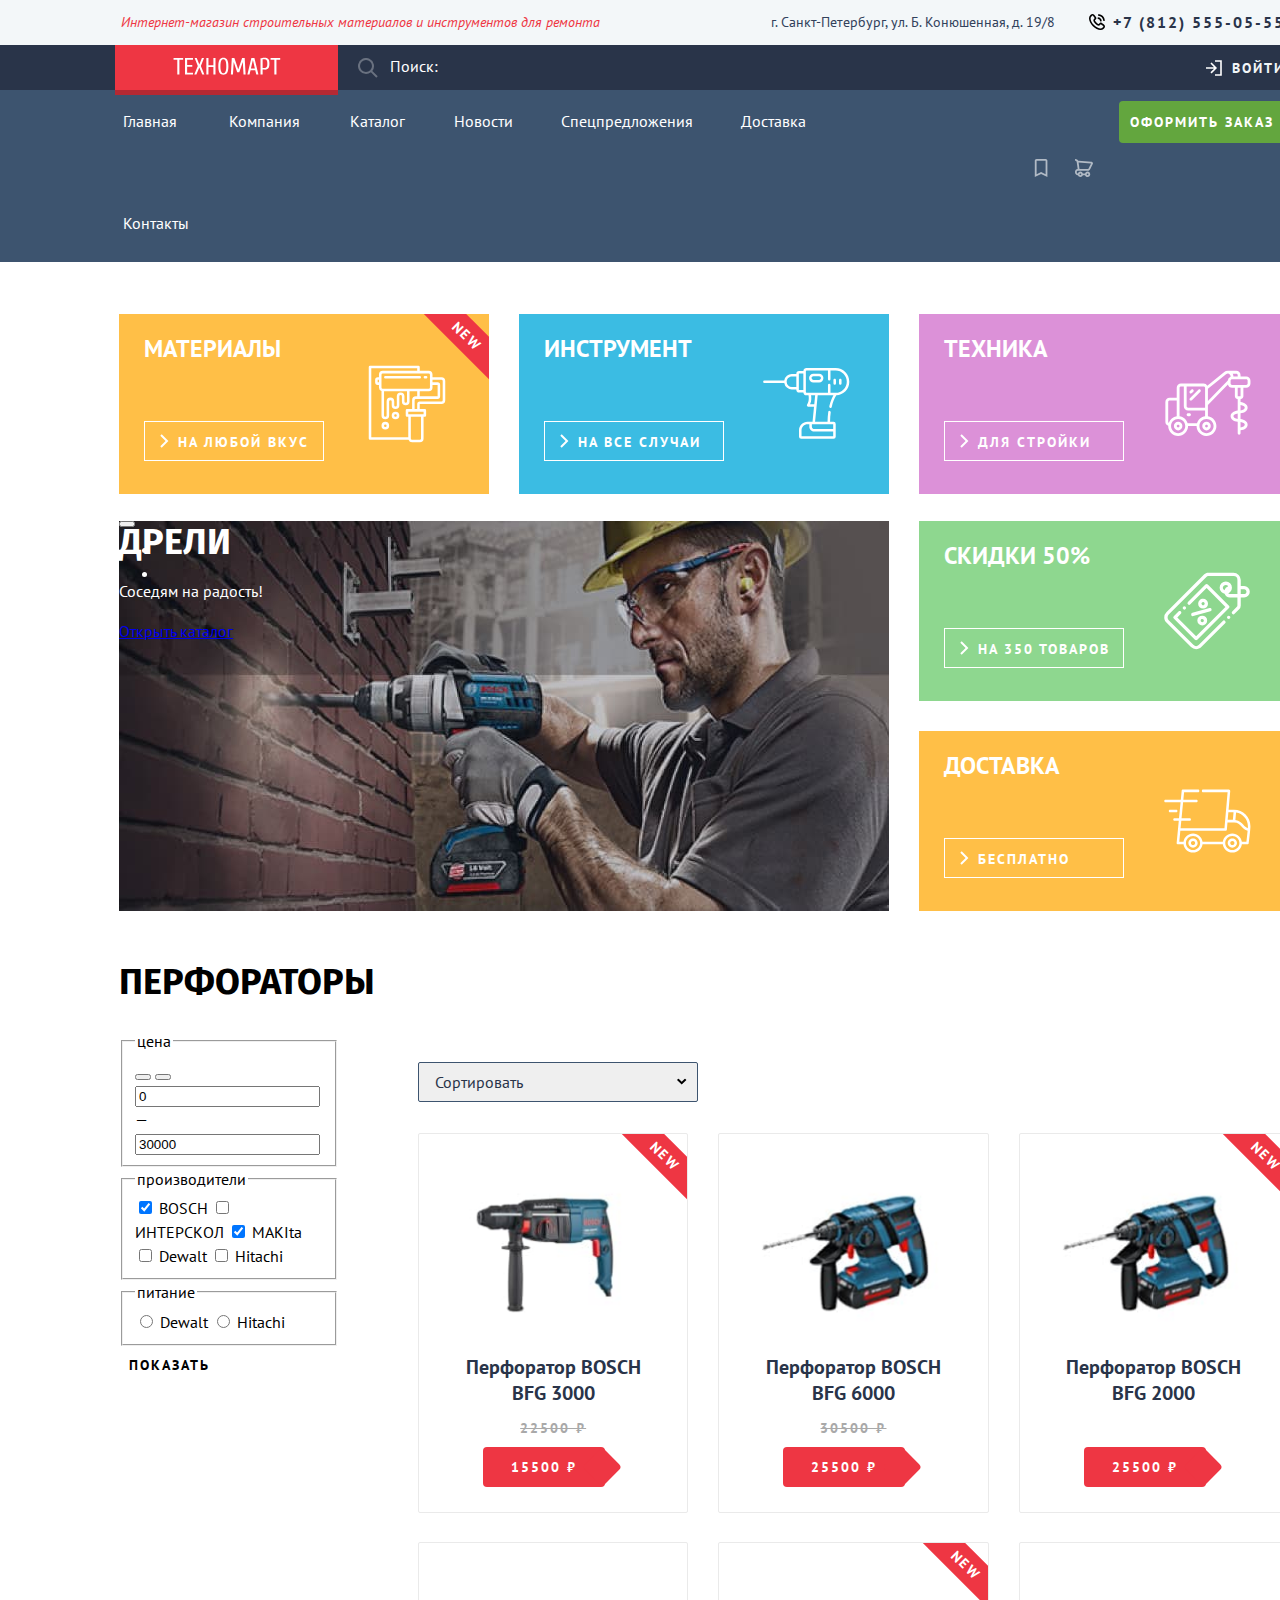
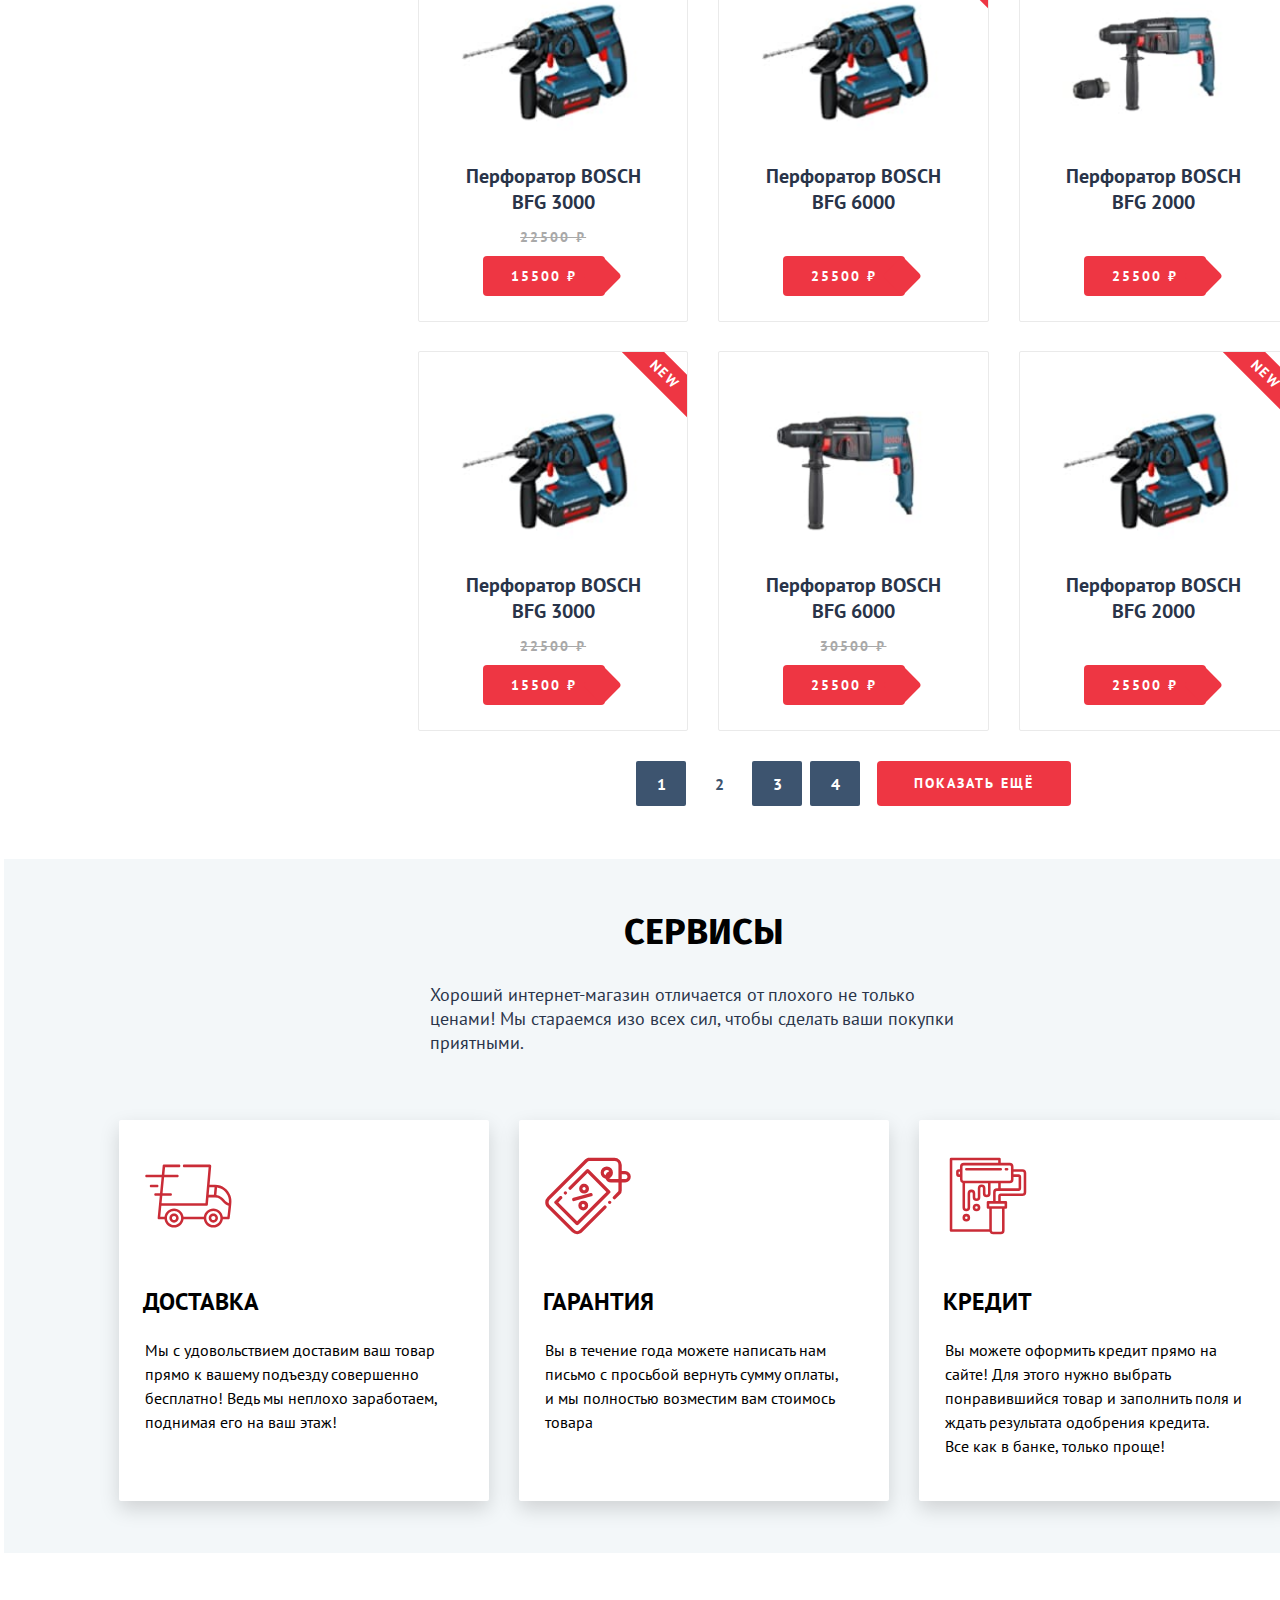
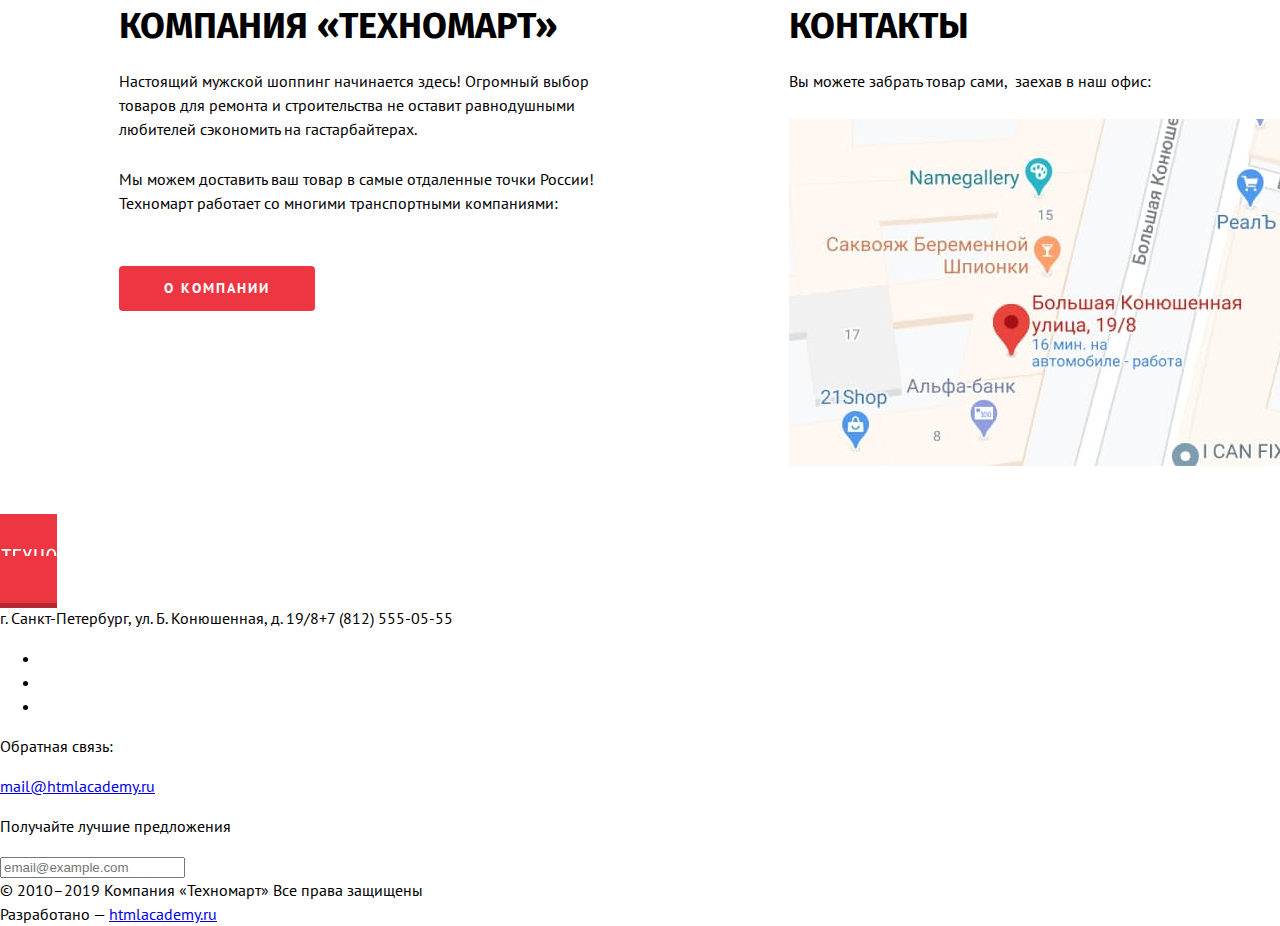
==== commit d58c54d6: "Стилизует блок контактов" ====
--- a/index.html
+++ b/index.html
@@ -338,16 +338,16 @@
           </ul>
         </div>
       </section>
-      <div class="section-columns">
+      <div class="section-columns container">
         <section class="about-us">
-          <h2 class="heading">Компания «Техномарт»</h2>
-          <p>Настоящий мужской шоппинг начинается здесь! Огромный выбор товаров для ремонта и строительства не оставит равнодушными любителей сэкономить на гастарбайтерах.</p>
-          <p>Мы можем доставить ваш товар в самые отдаленные точки России! Техномарт работает со многими транспортными компаниями:</p>
-          <a class="button button--red" href="#">о компании</a>
+          <h2 class="about-us__heading heading">Компания «Техномарт»</h2>
+          <p class="about-us__text">Настоящий мужской шоппинг начинается здесь! Огромный выбор товаров для ремонта и строительства не оставит равнодушными любителей сэкономить на гастарбайтерах.</p>
+          <p class="about-us__text">Мы можем доставить ваш товар в самые отдаленные точки России! Техномарт работает со многими транспортными компаниями:</p>
+          <a class="about-us__button button button--red" href="#">о компании</a>
         </section>
         <section class="contacts">
-          <h2>Контакты</h2>
-          <p>Вы можете забрать товар сами,  заехав в наш офис:</p>
+          <h2 class="contacts__heading heading">Контакты</h2>
+          <p class="contacts__text">Вы можете забрать товар сами, &nbsp;заехав в наш офис:</p>
           <img width="500" height="347" src="images/map-address.jpg" alt="Карта с адресом.">
         </section>
       </div>
--- a/styles/styles.css
+++ b/styles/styles.css
@@ -898,3 +898,28 @@
   margin-bottom: 46px;
   color: var(--basic-red-hover);
 }
+
+.section-columns {
+  display: grid;
+  grid-template-columns: 1fr 1fr;
+  gap: 170px;
+  padding-top: 52px;
+  padding-bottom: 52px;
+}
+
+.about-us__heading,
+.contacts__heading {
+  margin-bottom: 22px;
+}
+
+.about-us__text,
+.contacts__text {
+  margin-top: 0;
+  margin-bottom: 26px;
+}
+
+.about-us__button {
+  display: inline-block;
+  margin-top: 25px;
+  padding: 13px 45px 14px;
+}
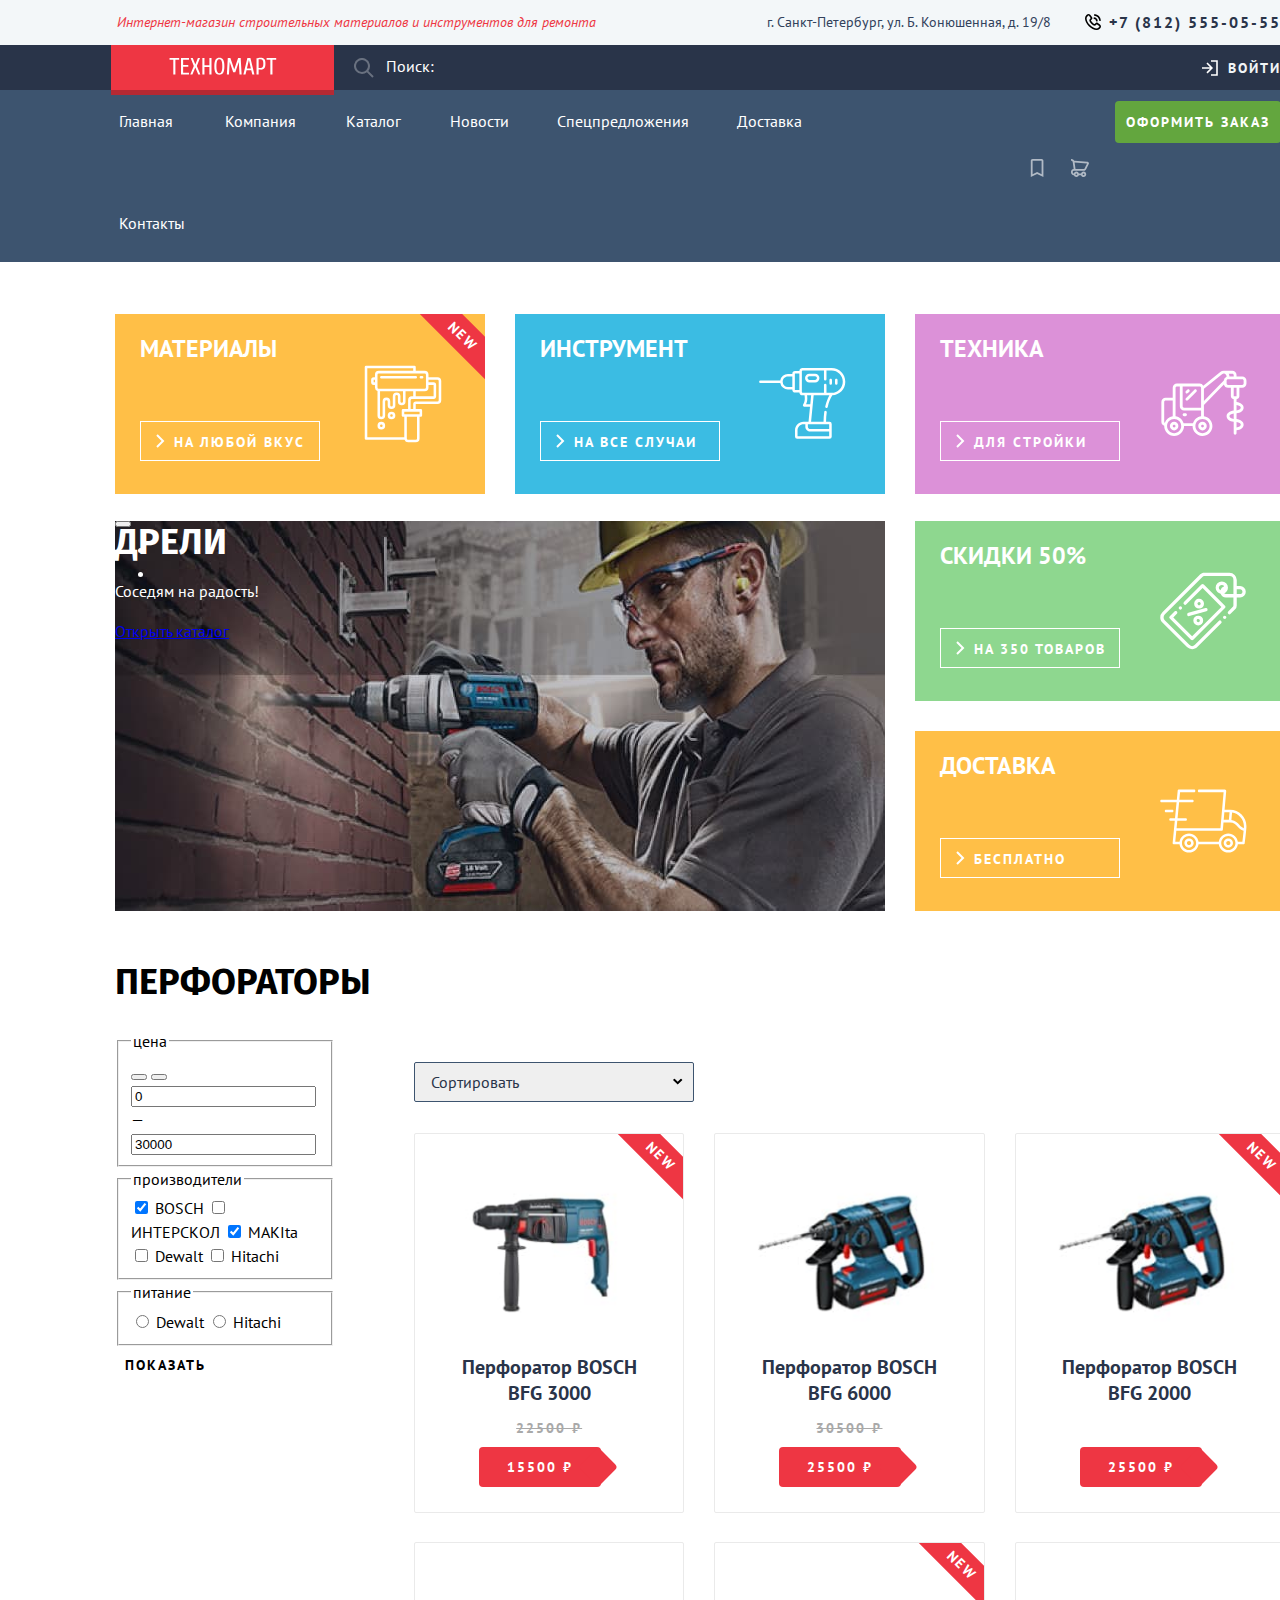
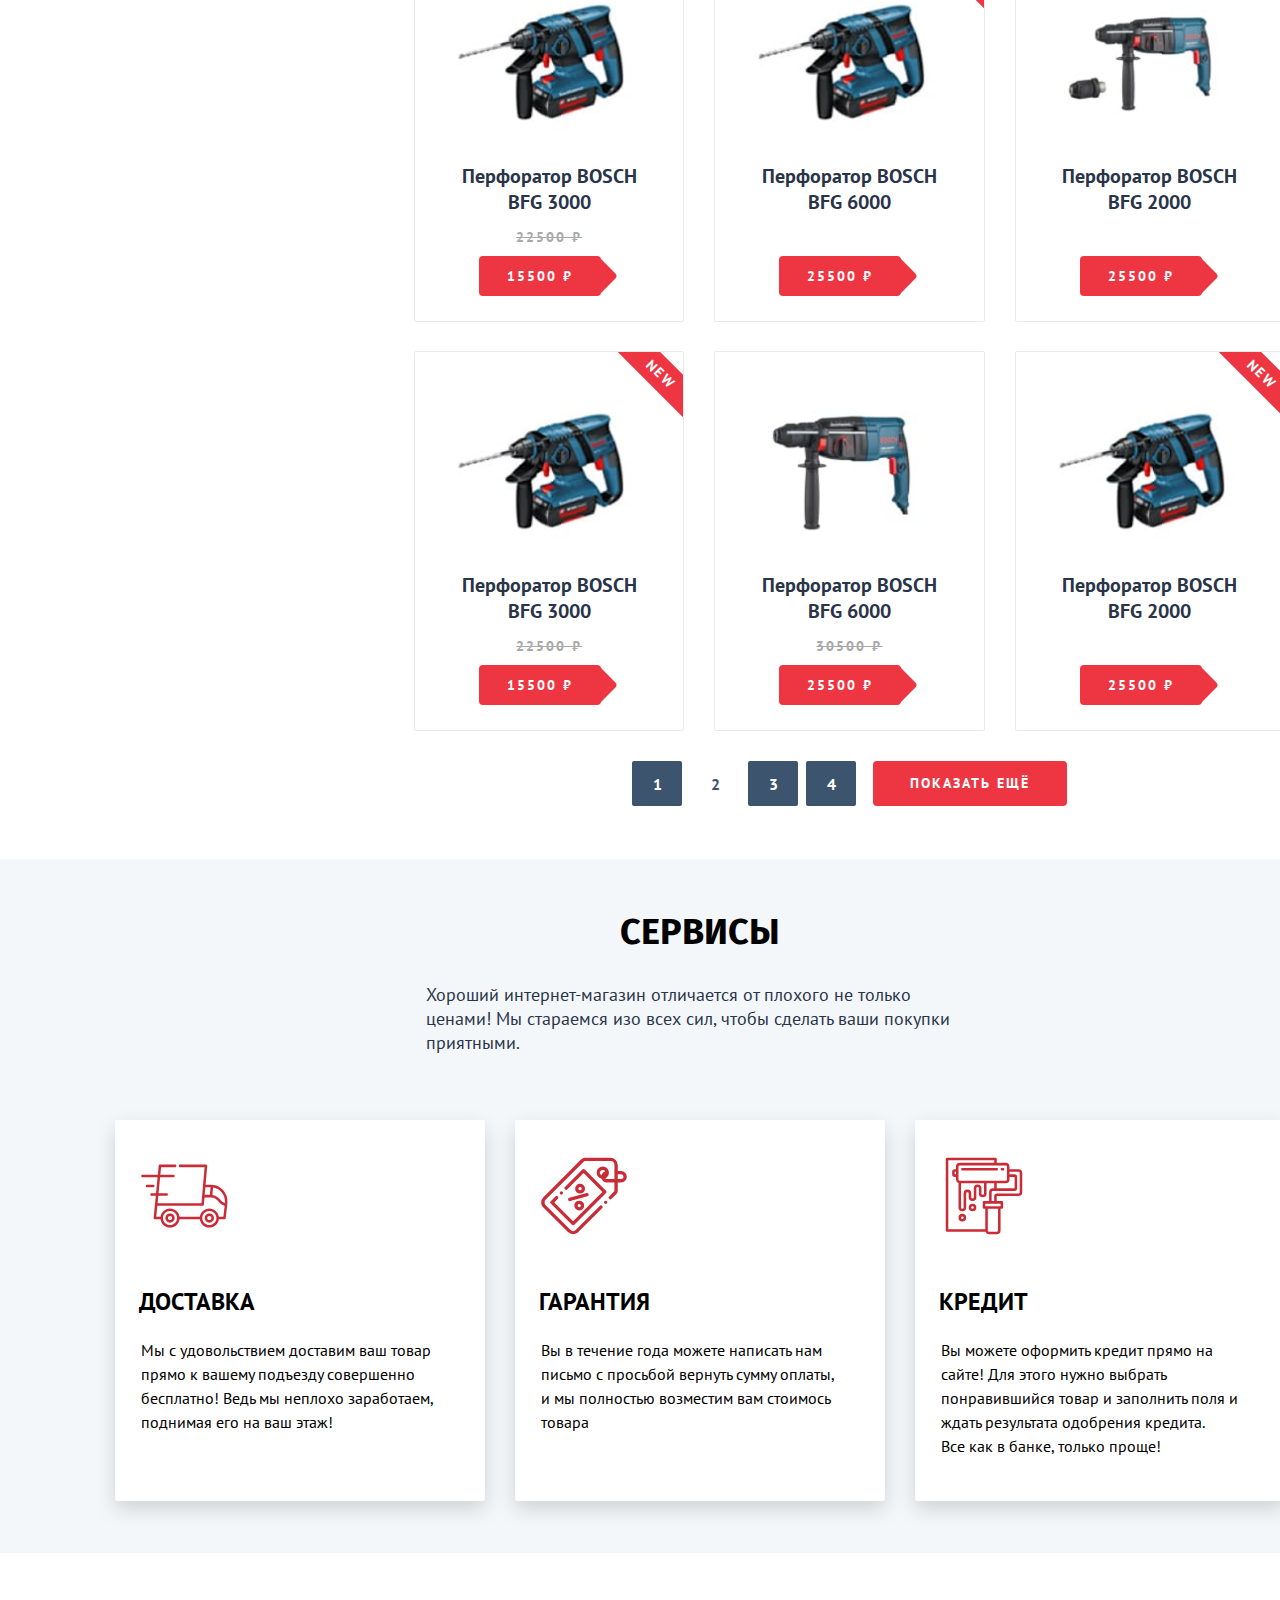
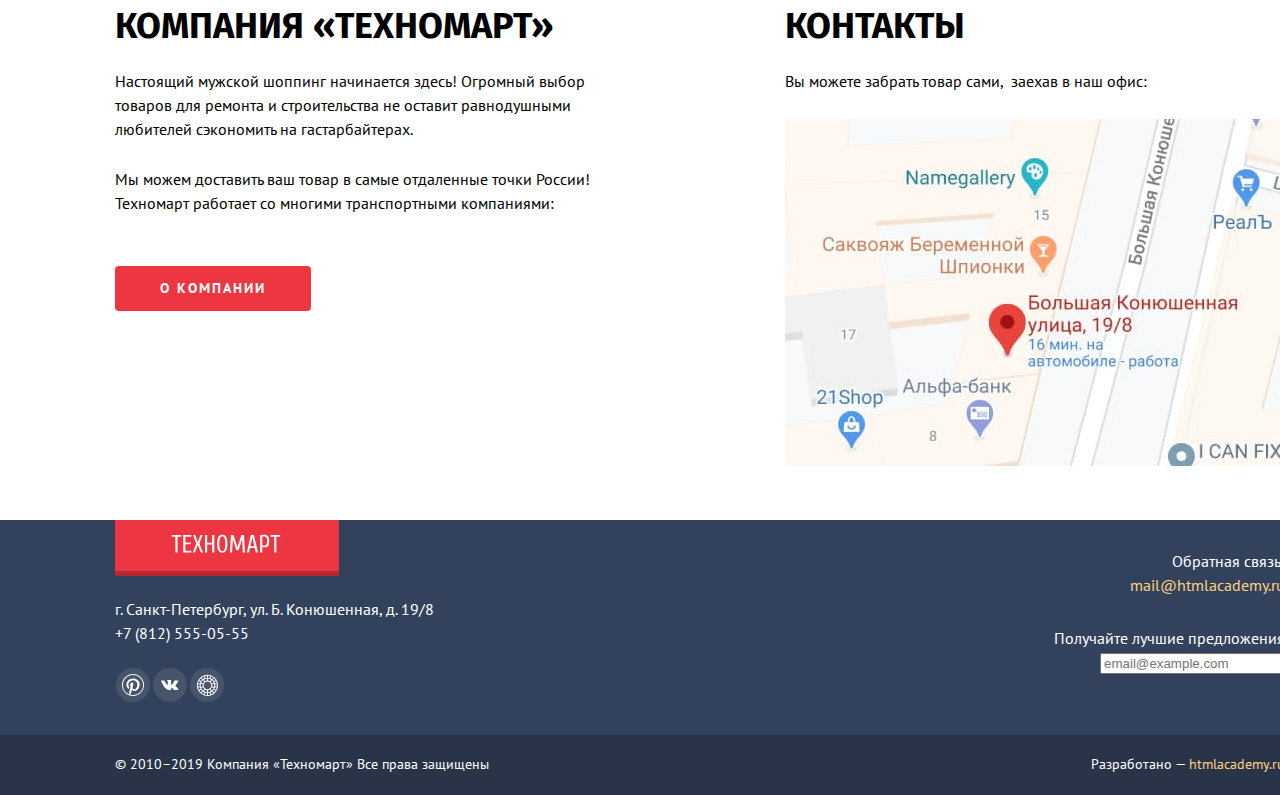
==== commit 7feddda9: "Стилизует футер" ====
--- a/index.html
+++ b/index.html
@@ -353,45 +353,51 @@
       </div>
     </main>
     <footer class="footer">
-      <div class="footer__column">
-        <a class="logo">
-          <img class="logo__image" src="images/logo.svg" alt="Логотип.">
-        </a>
-        <p>г. Санкт-Петербург, ул. Б. Конюшенная, д. 19/8+7 (812) 555-05-55</p>
-        <ul class="social">
-          <li class="social__item">
-            <a class="social__link social__link--pinterst" href="#">
-              <span class="visually-hidden">Перейти в pinterst.</span>
-            </a>
-          </li>
-          <li class="social__item">
-            <a class="social__link social__link--vk" href="#">
-              <span class="visually-hidden">Перейти в vkontakte.</span>
-            </a>
-          </li>
-          <li class="social__item">
-            <a class="social__link social__link--vsco" href="#">
-              <span class="visually-hidden">Перейти в vsco.</span>
-            </a>
-          </li>
-        </ul>
-      </div>
-      <div class="footer__column">
-        <p>Обратная связь:</p>
-        <a href="mailto:mail@htmlacademy.ru">mail@htmlacademy.ru</a>
-        <p>Получайте лучшие предложения</p>
-        <form class="subscribe" action="https://echo.htmlacademy.ru/" method="get">
-          <label>
-            <span class="visually-hidden">Подписаться на рассылку.</span>
-            <input class="input" type="email" name="subscribe" placeholder="email@example.com">
-          </label>
-        </form>
-      </div>
-      <div class="footer__column footer__column--dark">
-        <span>© 2010–2019 Компания «Техномарт» Все права защищены</span>
-      </div>
-      <div class="footer__column footer__column--dark">
-        <span>Разработано — <a href="#">htmlacademy.ru</a></span>
+      <div class="footer__content container">
+        <div class="footer__column">
+          <a class="footer__logo logo">
+            <img class="footer__logo-image logo__image" width="111" height="21" src="images/logo.svg" alt="Логотип.">
+          </a>
+          <p class="footer__contacts">г. Санкт-Петербург, ул. Б. Конюшенная, д. 19/8 +7 (812) 555-05-55</p>
+          <ul class="social">
+            <li class="social__item">
+              <a class="social__link social__link--pinterst" href="#">
+                <span class="visually-hidden">Перейти в pinterst.</span>
+              </a>
+            </li>
+            <li class="social__item">
+              <a class="social__link social__link--vk" href="#">
+                <span class="visually-hidden">Перейти в vkontakte.</span>
+              </a>
+            </li>
+            <li class="social__item">
+              <a class="social__link social__link--vsco" href="#">
+                <span class="visually-hidden">Перейти в vsco.</span>
+              </a>
+            </li>
+          </ul>
+        </div>
+        <div class="footer__column">
+          <p class="footer__text">Обратная связь:</p>
+          <a class="footer__link footer__link--offset" href="mailto:mail@htmlacademy.ru">mail@htmlacademy.ru</a>
+          <form class="form-subscribe" action="https://echo.htmlacademy.ru/" method="get">
+            <p class="form-subscribe__description">Получайте лучшие предложения</p>
+            <label>
+              <span class="visually-hidden">Подписаться на рассылку.</span>
+              <input class="form-subscribe__input input" type="email" name="subscribe" placeholder="email@example.com">
+            </label>
+          </form>
+        </div>
+      </div>
+      <div class="footer__copyrights">
+        <div class="footer__content footer__content--copyrights container">
+          <div class="footer__column">
+            <span>© 2010–2019 Компания «Техномарт» Все права защищены</span>
+          </div>
+          <div class="footer__column">
+            <span>Разработано — <a class="footer__link" href="https://htmlacademy.ru/intensive/htmlcss">htmlacademy.ru</a></span>
+          </div>
+        </div>
       </div>
     </footer>
   </body>
--- a/styles/styles.css
+++ b/styles/styles.css
@@ -107,7 +107,6 @@
 
 .main {
   flex-grow: 1;
-  transform: translateX(4px);
 }
 
 .container {
@@ -126,6 +125,10 @@
   margin: 0;
   font: 700 24px/30px "PT Sans", Arial, Tahoma, sans-serif;
   text-transform: uppercase;
+}
+
+.header {
+  transform: translateX(-4px);
 }
 
 .header__row--white {
@@ -199,6 +202,8 @@
 }
 
 .logo {
+  display: block;
+  width: max-content;
   position: relative;
   z-index: 1;
   flex-shrink: 0;
@@ -904,7 +909,7 @@
   grid-template-columns: 1fr 1fr;
   gap: 170px;
   padding-top: 52px;
-  padding-bottom: 52px;
+  padding-bottom: 48px;
 }
 
 .about-us__heading,
@@ -923,3 +928,94 @@
   margin-top: 25px;
   padding: 13px 45px 14px;
 }
+
+.footer {
+  background-color: var(--basic-dark);
+  color: var(--basic-white);
+}
+
+.footer__copyrights {
+  padding-top: 20px;
+  padding-bottom: 22px;
+  font-size: 14px;
+  line-height: 18px;
+  background-color: var(--basic-blue-dark);
+}
+
+.footer__content {
+  display: flex;
+  justify-content: space-between;
+  padding-top: 29px;
+  padding-bottom: 33px;
+}
+
+.footer__content--copyrights {
+  padding-top: 0;
+  padding-bottom: 0;
+}
+
+.footer__column:last-child {
+  text-align: right;
+}
+
+.footer__logo {
+  margin-top: -29px;
+  margin-bottom: 26px;
+  padding: 13px 58px 17px 55px;
+}
+
+.footer__contacts {
+  width: 330px;
+  margin-top: 0;
+  margin-bottom: 23px;
+}
+
+.footer__text,
+.form-subscribe__description {
+  margin: 0;
+}
+
+.footer__link {
+  color: var(--special-yellowlight);
+  text-decoration: none;
+}
+
+.footer__link--offset {
+  display: block;
+  margin-bottom: 29px;
+}
+
+.social {
+  display: flex;
+  flex-wrap: wrap;
+  gap: 3px;
+  margin: 0;
+  padding: 0 1px;
+  list-style: none;
+}
+
+.social__link {
+  display: block;
+  width: 34px;
+  height: 34px;
+  border-radius: 50%;
+  background-color: rgba(255, 255, 255, 0.1);
+  background-repeat: no-repeat;
+  background-position: center center;
+}
+
+.social__link--pinterst {
+  background-image: url("../images/icons/social-pinterest.svg");
+}
+
+.social__link--vk {
+  background-image: url("../images/icons/social-vk.svg");
+}
+
+.social__link--vsco {
+  background-image: url("../images/icons/social-vsco.svg");
+}
+
+.social__link:hover {
+  background-color: var(--basic-blue-dark);
+}
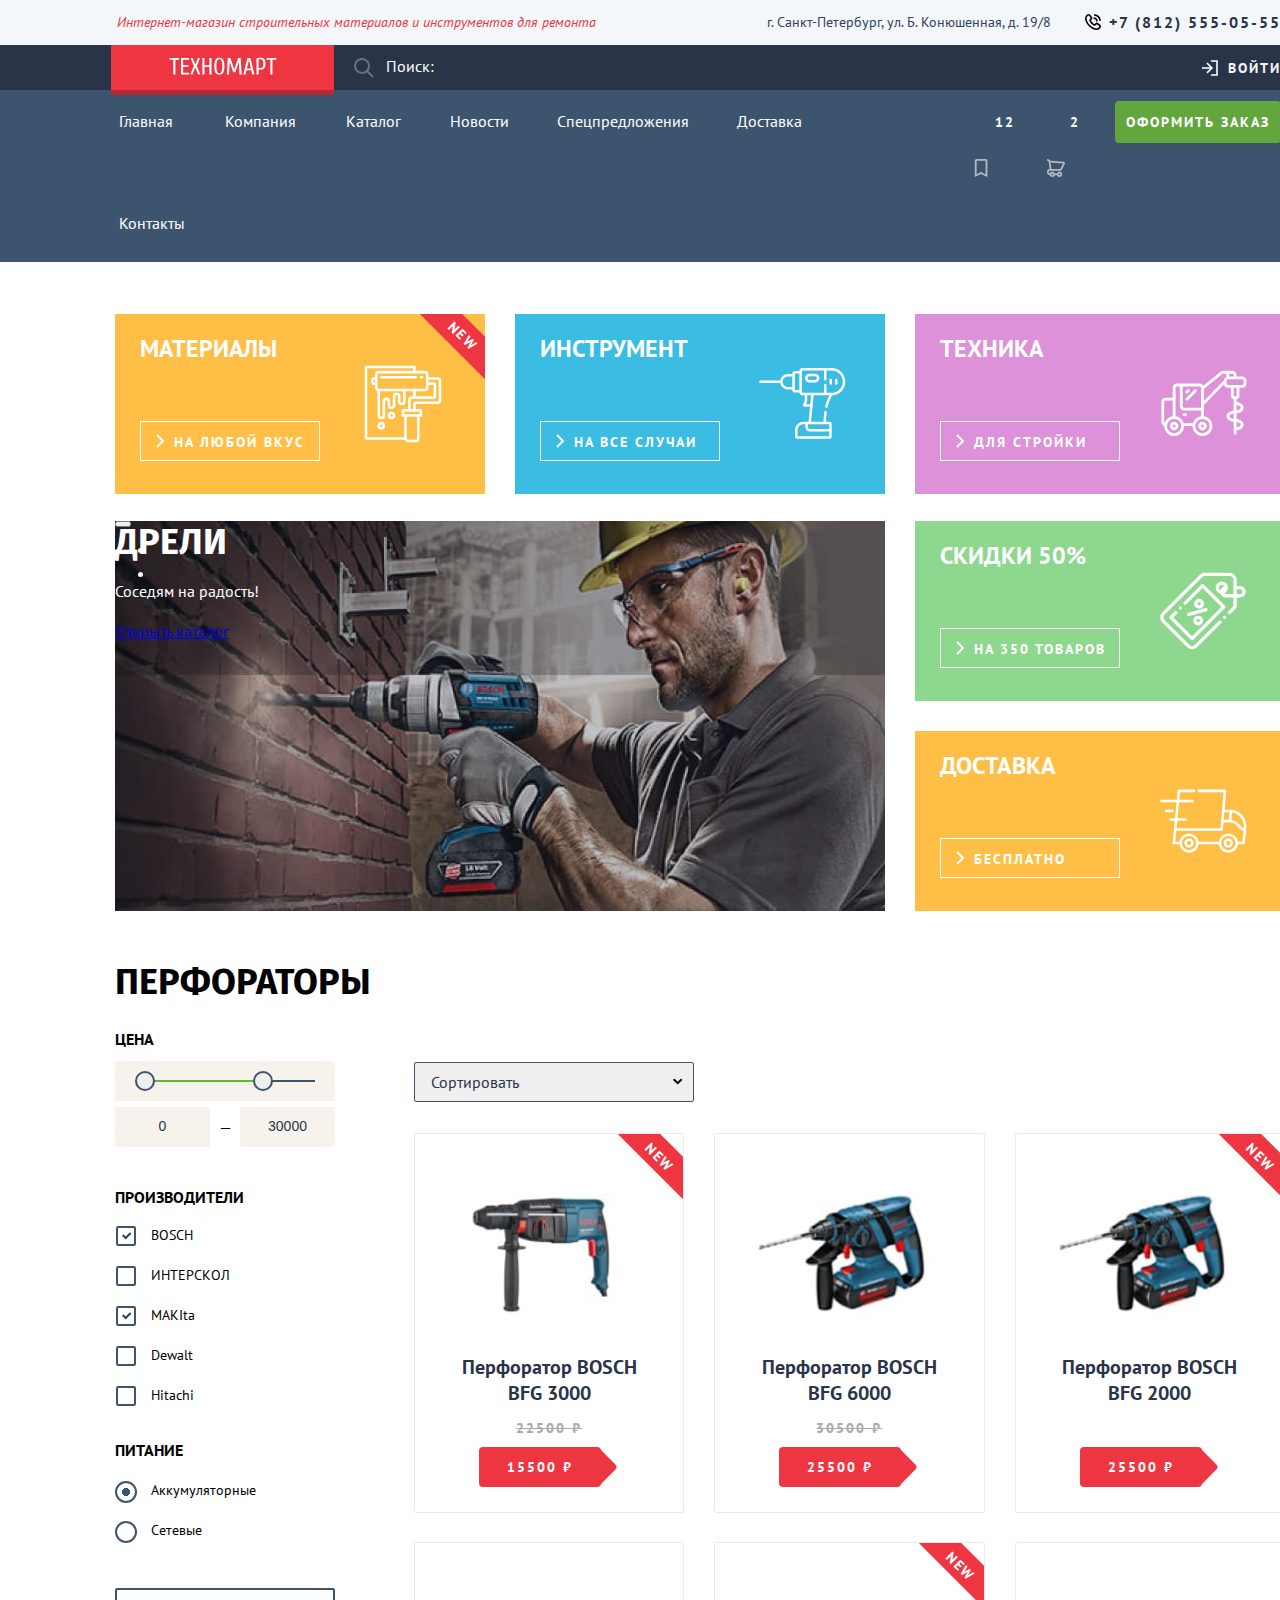
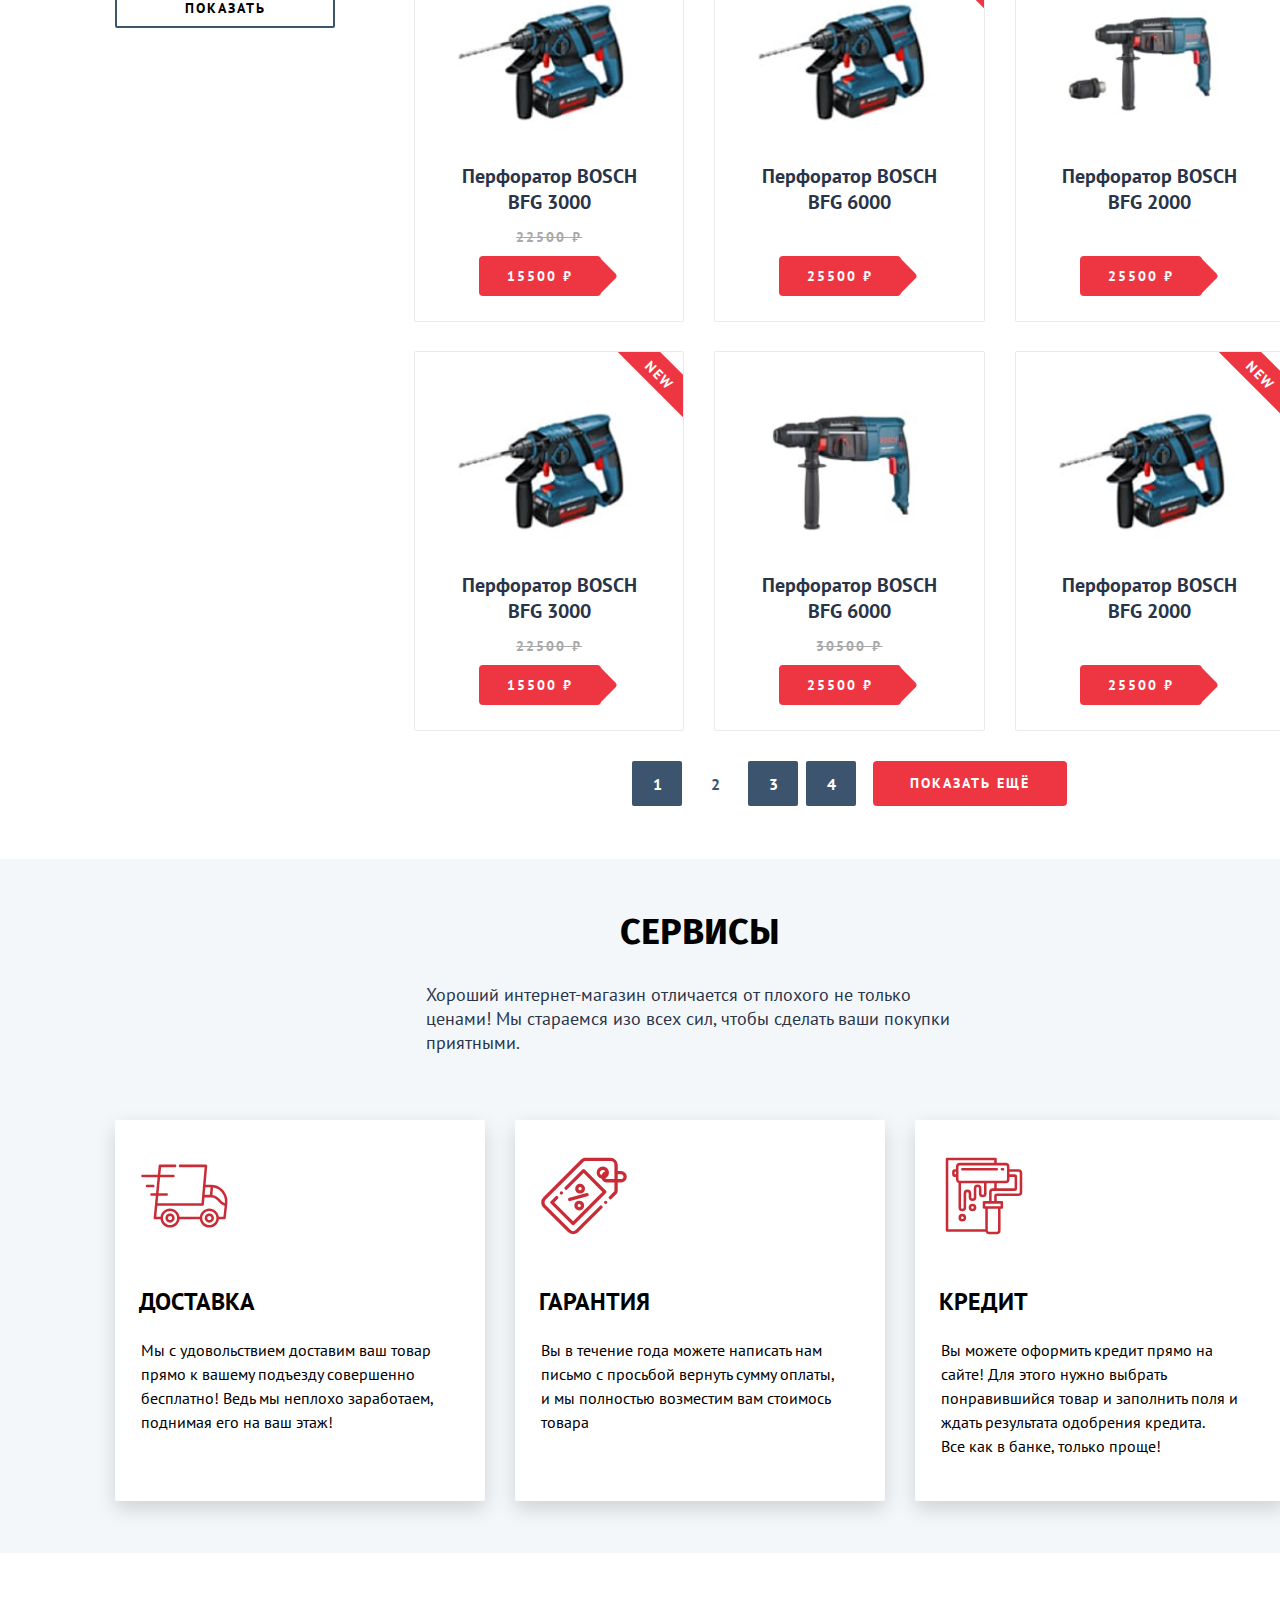
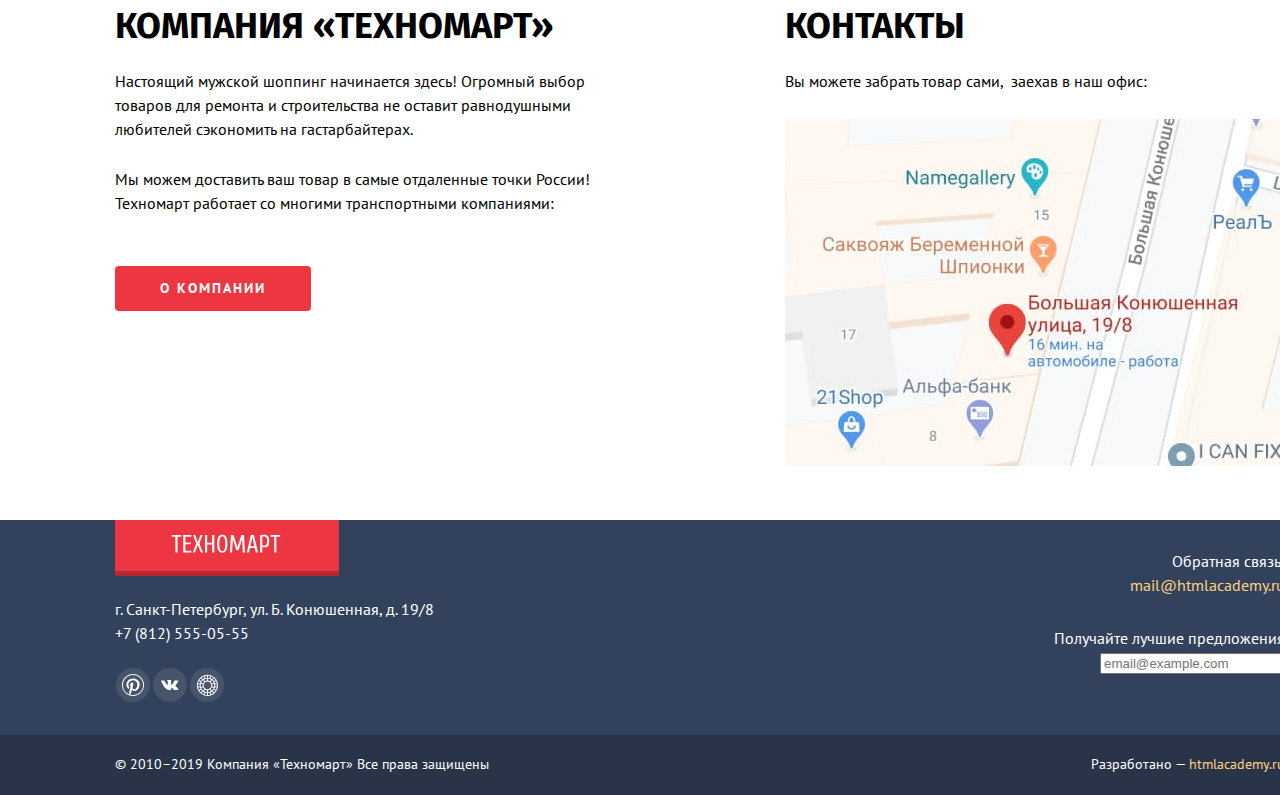
==== commit d0a909c3: "Стилизует фильр" ====
--- a/index.html
+++ b/index.html
@@ -67,10 +67,12 @@
             <a class="user-menu__item user-menu__item--favorite" href="#">
               <span class="visually-hidden">Избранное.</span>
               <!-- для добавления счетчика необходимо добавить span c классом user-menu__counter -->
+              <span class="user-menu__counter">12</span>
             </a>
             <a class="user-menu__item user-menu__item--cart" href="#">
               <span class="visually-hidden">Корзина.</span>
               <!-- для добавления счетчика необходимо добавить span c классом user-menu__counter -->
+              <span class="user-menu__counter">2</span>
             </a>
             <a class="user-menu__item user-menu__item--button button button--green" href="#">Оформить заказ</a>
           </div>
@@ -80,17 +82,41 @@
     <main class="main">
       <section class="promo container">
         <h2 class="visually-hidden">Каталог товаров и услуг.</h2>
-        <div class="promo__tile promo__tile--paints item-new">
+        <div class="promo__tile item-new">
           <h2 class="promo__title subheading">материалы</h2>
-          <a class="promo__link button" href="#">на любой вкус</a>
-        </div>
-        <div class="promo__tile promo__tile--tool">
+          <a class="promo__link button" href="#">
+            <svg class="promo__link-icon" width="16" height="16" fill="currentcolor" aria-hidden="true" focusable="false" xmlns="http://www.w3.org/2000/svg">
+              <use xlink:href="images/icons/icons.svg#arrow-right"></use>
+            </svg>
+            <span>на любой вкус</span>
+          </a>
+          <svg class="promo__tile-icon" width="90" height="90" fill="currentcolor" aria-hidden="true" focusable="false" xmlns="http://www.w3.org/2000/svg">
+            <use xlink:href="images/icons/icons.svg#paints"></use>
+          </svg>
+        </div>
+        <div class="promo__tile">
           <h2 class="promo__title subheading">инструмент</h2>
-          <a class="promo__link button" href="#">на все случаи</a>
-        </div>
-        <div class="promo__tile promo__tile--equipment">
+          <a class="promo__link button" href="#">
+            <svg class="promo__link-icon" width="16" height="16" fill="currentcolor" aria-hidden="true" focusable="false" xmlns="http://www.w3.org/2000/svg">
+              <use xlink:href="images/icons/icons.svg#arrow-right"></use>
+            </svg>
+            <span>на все случаи</span>
+          </a>
+          <svg class="promo__tile-icon" width="90" height="90" fill="currentcolor" aria-hidden="true" focusable="false" xmlns="http://www.w3.org/2000/svg">
+            <use xlink:href="images/icons/icons.svg#tool"></use>
+          </svg>
+        </div>
+        <div class="promo__tile">
           <h2 class="promo__title subheading">техника</h2>
-          <a class="promo__link button" href="#">для стройки</a>
+          <a class="promo__link button" href="#">
+            <svg class="promo__link-icon" width="16" height="16" fill="currentcolor" aria-hidden="true" focusable="false" xmlns="http://www.w3.org/2000/svg">
+              <use xlink:href="images/icons/icons.svg#arrow-right"></use>
+            </svg>
+            <span>для стройки</span>
+          </a>
+          <svg class="promo__tile-icon" width="90" height="90" fill="currentcolor" aria-hidden="true" focusable="false" xmlns="http://www.w3.org/2000/svg">
+            <use xlink:href="images/icons/icons.svg#equipment"></use>
+          </svg>
         </div>
         <div class="promo__tile promo__tile promo__tile--big slider">
           <ul class="slider__slide-list">
@@ -118,13 +144,29 @@
             </li>
           </ul>
         </div>
-        <div class="promo__tile promo__tile--sale">
+        <div class="promo__tile">
           <h2 class="promo__title subheading">Скидки 50%</h2>
-          <a class="promo__link button" href="#">на 350 товаров</a>
-        </div>
-        <div class="promo__tile promo__tile--delivery">
+          <a class="promo__link button" href="#">
+            <svg class="promo__link-icon" width="16" height="16" fill="currentcolor" aria-hidden="true" focusable="false" xmlns="http://www.w3.org/2000/svg">
+              <use xlink:href="images/icons/icons.svg#arrow-right"></use>
+            </svg>
+            <span>на 350 товаров</span>
+          </a>
+          <svg class="promo__tile-icon" width="90" height="90" fill="currentcolor" aria-hidden="true" focusable="false" xmlns="http://www.w3.org/2000/svg">
+            <use xlink:href="images/icons/icons.svg#sale"></use>
+          </svg>
+        </div>
+        <div class="promo__tile">
           <h2 class="promo__title subheading">Доставка</h2>
-          <a class="promo__link button" href="#">бесплатно</a>
+          <a class="promo__link button" href="#">
+            <svg class="promo__link-icon" width="16" height="16" fill="currentcolor" aria-hidden="true" focusable="false" xmlns="http://www.w3.org/2000/svg">
+              <use xlink:href="images/icons/icons.svg#arrow-right"></use>
+            </svg>
+            <span>бесплатно</span>
+          </a>
+          <svg class="promo__tile-icon" width="90" height="90" fill="currentcolor" aria-hidden="true" focusable="false" xmlns="http://www.w3.org/2000/svg">
+            <use xlink:href="images/icons/icons.svg#delivery"></use>
+          </svg>
         </div>
       </section>
       <section class="catalog container">
@@ -133,7 +175,7 @@
           <fieldset class="filter__fieldset">
             <legend class="filter__title">цена</legend>
             <div class="range-double">
-              <div class="range-double__interval">
+              <div class="range-double__interval" style="width: 138px; left: 0;">
                 <button class="range-double__toggle" type="button">
                   <span class="visually-hidden">Изменить минимальную цену.</span>
                 </button>
@@ -143,52 +185,52 @@
               </div>
             </div>
             <div class="filter__field-group-inline">
-              <label class="filеer__field">
+              <label class="filter__field">
                 <span class="visually-hidden">Изменить минимальную цену.</span>
-                <input class="control-input" name="price-min" type="number" value="0">
+                <input class="filter__field-group-inline-input control-input" name="price-min" type="number" value="0">
               </label>
               <span>—</span>
-              <label class="filеer__field">
+              <label class="filter__field">
                 <span class="visually-hidden">Изменить максимальную цену.</span>
-                <input class="control-input" name="price-min" type="number" value="30000">
+                <input class="filter__field-group-inline-input control-input" name="price-min" type="number" value="30000">
               </label>
             </div>
           </fieldset>
           <fieldset class="filter__fieldset">
-            <legend class="filter__title">производители</legend>
-            <label class="filter__field">
-              <input class="control-checkbox" type="checkbox" name="manufacture" value="bosch" checked>
-              <span>BOSCH</span>
-            </label>
-            <label class="filter__field">
-              <input class="control-checkbox" type="checkbox" name="manufacture" value="interskol">
-              <span>ИНТЕРСКОЛ</span>
-            </label>
-            <label class="filter__field">
-              <input class="control-checkbox" type="checkbox" name="manufacture" value="makita" checked>
-              <span>MAKIta</span>
-            </label>
-            <label class="filter__field">
-              <input class="control-checkbox" type="checkbox" name="manufacture" value="dewalt">
-              <span>Dewalt</span>
-            </label>
-            <label class="filter__field">
-              <input class="control-checkbox" type="checkbox" name="manufacture" value="hitachi">
-              <span>Hitachi</span>
+            <legend class="filter__title filter__title--checkbox">производители</legend>
+            <label class="control-checkbox">
+              <input class="control-checkbox__input visually-hidden" type="checkbox" name="manufacture" value="bosch" checked>
+              <span class="control-checkbox__label">BOSCH</span>
+            </label>
+            <label class="control-checkbox">
+              <input class="control-checkbox__input visually-hidden" type="checkbox" name="manufacture" value="interskol">
+              <span class="control-checkbox__label">ИНТЕРСКОЛ</span>
+            </label>
+            <label class="control-checkbox">
+              <input class="control-checkbox__input visually-hidden" type="checkbox" name="manufacture" value="makita" checked>
+              <span class="control-checkbox__label">MAKIta</span>
+            </label>
+            <label class="control-checkbox">
+              <input class="control-checkbox__input visually-hidden" type="checkbox" name="manufacture" value="dewalt">
+              <span class="control-checkbox__label">Dewalt</span>
+            </label>
+            <label class="control-checkbox">
+              <input class="control-checkbox__input visually-hidden" type="checkbox" name="manufacture" value="hitachi">
+              <span class="control-checkbox__label">Hitachi</span>
             </label>
           </fieldset>
           <fieldset class="filter__fieldset">
-            <legend class="filter__title">питание</legend>
-            <label class="filter__field">
-              <input class="control-radio" type="radio" name="power" value="dewalt">
-              <span>Dewalt</span>
-            </label>
-            <label class="filter__field">
-              <input class="control-radio" type="radio" name="power" value="hitachi">
-              <span>Hitachi</span>
+            <legend class="filter__title filter__title--radio">питание</legend>
+            <label class="control-radio">
+              <input class="control-radio__input visually-hidden" type="radio" name="power" value="mobile" checked>
+              <span class="control-radio__label">Аккумуляторные</span>
+            </label>
+            <label class="control-radio">
+              <input class="control-radio__input visually-hidden" type="radio" name="power" value="plug">
+              <span class="control-radio__label">Сетевые</span>
             </label>
           </fieldset>
-          <button class="button button--transparent" type="button">Показать</button>
+          <button class="filter__submit button" type="button">Показать</button>
         </form>
         <div class="catalog__content">
           <div class="control-select">
@@ -348,7 +390,9 @@
         <section class="contacts">
           <h2 class="contacts__heading heading">Контакты</h2>
           <p class="contacts__text">Вы можете забрать товар сами, &nbsp;заехав в наш офис:</p>
-          <img width="500" height="347" src="images/map-address.jpg" alt="Карта с адресом.">
+          <a class="contacts__link" href="#">
+            <img width="500" height="347" src="images/map-address.jpg" alt="Карта с адресом.">
+          </a>
         </section>
       </div>
     </main>
--- a/styles/styles.css
+++ b/styles/styles.css
@@ -59,6 +59,7 @@
   --special-yellowlight: #ffd180;
   --special-grey: #a9a9a9;
   --special-grey-light: #eaeaea;
+  --special-grey-extralight: #f7f3ec;
 
   --status-error: #ba2732;
   --status-warning: #ffbf47;
@@ -334,6 +335,7 @@
 
 .button--green:hover {
   background-color: var(--status-success);
+  box-shadow: none;
   cursor: var(--cursor-pointer);
 }
 
@@ -349,6 +351,7 @@
 .button--red:hover,
 .button--red:hover::after {
   background-color: var(--basic-red-hover);
+  box-shadow: none;
   cursor: var(--cursor-pointer);
 }
 
@@ -390,6 +393,130 @@
   pointer-events: none;
 }
 
+.control-input {
+  padding: 8px 13px 12px;
+  border: 1px solid var(--basic-blue);
+  border-radius: 2px;
+  color: var(--basic-black);
+}
+
+.control-input::placeholder {
+  color: var(--basic-grey-light);
+}
+
+.control-select {
+  position: relative;
+  max-width: max-content;
+  margin-bottom: 31px;
+}
+
+.control-select__field {
+  min-width: 280px;
+  padding: 7px 32px 7px 16px;
+  border: 1px solid var(--basic-blue);
+  border-radius: 2px;
+  font: inherit;
+  color: var(--basic-blue-dark);
+  appearance: none;
+}
+
+.control-select__icon {
+  position: absolute;
+  top: 50%;
+  right: 11px;
+  transform: translateY(-50%);
+}
+
+.control-input:focus,
+.control-select__field:focus {
+  color: var(--basic-blue-dark);
+  border-color: var(--special-yellow);
+  box-shadow: inset 0 0 0 1px var(--basic-green);
+  outline: none;
+}
+
+.control-input:hover,
+.control-select__field:hover {
+  color: var(--basic-blue-dark);
+  border-color: var(--basic-green);
+  box-shadow: none;
+  cursor: var(--cursor-pointer);
+}
+
+.control-checkbox__label {
+  position: relative;
+  display: block;
+  margin-bottom: 22px;
+  padding-left: 36px;
+  font-size: 14px;
+  line-height: 18px;
+  color: var(--basic-black);
+}
+
+.control-checkbox__label::before {
+  position: absolute;
+  left: 1px;
+  width: 20px;
+  height: 20px;
+  border: 2px solid var(--basic-blue);
+  border-radius: 2px;
+  background-repeat: no-repeat;
+  background-position: center left 4px;
+  content: "";
+}
+
+.control-checkbox__input:checked ~ .control-checkbox__label::before {
+  background-image: url("../images/icons/checkbox.svg");
+}
+
+.control-radio__label {
+  position: relative;
+  display: block;
+  margin-bottom: 22px;
+  padding-left: 36px;
+  font-size: 14px;
+  line-height: 18px;
+  color: var(--basic-black);
+}
+
+.control-radio__label::before {
+  position: absolute;
+  left: 0;
+  width: 22px;
+  height: 22px;
+  border: 2px solid var(--basic-blue);
+  border-radius: 50%;
+  content: "";
+}
+
+.control-radio__input:checked ~ .control-radio__label::before {
+  background-image: radial-gradient(var(--basic-blue) 4px, transparent 4px);
+}
+
+.control-checkbox__input:focus ~ .control-checkbox__label::before,
+.control-radio__input:focus ~ .control-radio__label::before {
+  box-shadow: var(--focus-default);
+  outline: none;
+}
+
+.control-checkbox:hover .control-checkbox__label,
+.control-radio:hover .control-radio__label {
+  box-shadow: none;
+  cursor: var(--cursor-pointer);
+}
+
+.control-checkbox:hover .control-checkbox__label::before,
+.control-radio:hover .control-radio__label::before {
+  box-shadow: none;
+  opacity: 0.6;
+}
+
+.control-checkbox:active .control-checkbox__label,
+.control-radio:active .control-radio__label {
+  box-shadow: none;
+  opacity: 0.4;
+}
+
 .navigation {
   margin-right: auto;
 }
@@ -420,7 +547,7 @@
 .user-menu {
   display: flex;
   flex-wrap: wrap;
-  gap: 18px;
+  gap: 16px;
 }
 
 .user-menu__item {
@@ -436,17 +563,18 @@
 .user-menu__item--favorite {
   background-image: url("../images/icons/bookmark.svg");
   background-size: 16px 18px;
-  background-position: top 45% left 2px;
+  background-position: top 45% left 5px;
 }
 
 .user-menu__item--cart {
   background-image: url("../images/icons/cart.svg");
-  background-position: top 45% left;
+  background-position: top 45% left 4px;
 }
 
 .user-menu__item--button {
   align-self: flex-start;
   margin-top: 11px;
+  margin-left: 7px;
 }
 
 .menu__link:focus,
@@ -464,8 +592,14 @@
 
 .user-menu__counter {
   display: block;
-  margin-top: 20px;
-  padding-left: 24px;
+  margin-top: 23px;
+  padding-left: 27px;
+  padding-right: 12px;
+  font-weight: 700;
+  font-size: 14px;
+  line-height: 18px;
+  letter-spacing: 2px;
+  text-transform: uppercase;
 }
 
 .promo {
@@ -479,33 +613,21 @@
 }
 
 .promo__tile {
+  --background-color: var(--special-grey);
+  position: relative;
   display: flex;
   flex-direction: column;
   min-height: 180px;
   padding: 20px 165px 33px 25px;
-  background-repeat: no-repeat;
-  background-position: top 45px right 37px;
-  background-size: 90px 90px;
-}
-
-.promo__tile--paints {
-  background-image: url("../images/icons/paints.svg");
-}
-
-.promo__tile--tool {
-  background-image: url("../images/icons/tool.svg");
-}
-
-.promo__tile--equipment {
-  background-image: url("../images/icons/equipment.svg");
-}
-
-.promo__tile--sale {
-  background-image: url("../images/icons/sale.svg");
-}
-
-.promo__tile--delivery {
-  background-image: url("../images/icons/delivery-big.svg");
+  background-color: var(--background-color);
+}
+
+.promo__tile-icon {
+  position: absolute;
+  width: 90px;
+  height: 90px;
+  top: 45px;
+  right: 37px;
 }
 
 .item-new {
@@ -540,23 +662,23 @@
 
 .promo__tile:first-of-type,
 .promo__tile:nth-of-type(6n) {
-  background-color: var(--special-yellow);
+  --background-color: var(--special-yellow);
 }
 
 .promo__tile:nth-of-type(6n-4) {
-  background-color: var(--special-blue);
+  --background-color: var(--special-blue);
 }
 
 .promo__tile:nth-of-type(6n-3) {
-  background-color: var(--special-lilac);
+  --background-color: var(--special-lilac);
 }
 
 .promo__tile:nth-of-type(6n-2) {
-  background-color: var(--basic-blue);
+  --background-color: var(--basic-blue);
 }
 
 .promo__tile:nth-of-type(6n-1) {
-  background-color: var(--special-greenlight);
+  --background-color: var(--special-greenlight);
 }
 
 .promo__tile--big {
@@ -570,30 +692,40 @@
 }
 
 .promo__link {
+  position: relative;
   display: block;
   margin-top: auto;
   padding: 11px 10px 9px 33px;
   border: 1px solid var(--basic-white);
   border-radius: 0;
   color: inherit;
-  background-image: url("../images/icons/arrow-right.svg");
-  background-repeat: no-repeat;
-  background-position: center left 11px;
+}
+
+.promo__link-icon {
+  position: absolute;
+  top: 50%;
+  left: 11px;
+  width: 16px;
+  height: 16px;
+  transform: translateY(-50%);
 }
 
 .promo__link:focus {
-  border-color: var(--basic-dark);
+  box-shadow: 0 0 0 3px var(--background-color),
+              0 0 3px 6px var(--basic-blue);
   outline: none;
 }
 
 .promo__link:hover {
-  cursor: var(--cursor-pointer);
-  opacity: 0.6;
+  color: var(--basic-dark);
+  border-color: var(--basic-blue);
+  box-shadow: none;
+  cursor: var(--cursor-pointer);
 }
 
 .promo__link:active {
-  border-color: var(--basic-white);
-  opacity: 0.4;
+  color: var(--basic-grey-light);
+  border-color: var(--basic-grey-light);
 }
 
 .slider__slide-list {
@@ -628,36 +760,12 @@
 
 .catalog__heading {
   grid-column: span 2;
-  margin-bottom: 26px ;
+  margin-bottom: 24px;
 }
 
 .catalog__content {
-  padding-top: 33px;
+  padding-top: 35px;
   padding-bottom: 53px;
-}
-
-.control-select {
-  position: relative;
-  max-width: max-content;
-  margin-bottom: 31px;
-}
-
-.control-select__field {
-  min-width: 280px;
-  padding: 7px 32px 7px 16px;
-  border: 1px solid var(--basic-blue);
-  border-radius: 2px;
-  font: inherit;
-  color: var(--basic-blue-dark);
-  appearance: none;
-  cursor: var(--cursor-pointer);
-}
-
-.control-select__icon {
-  position: absolute;
-  top: 50%;
-  right: 11px;
-  transform: translateY(-50%);
 }
 
 .products {
@@ -677,6 +785,10 @@
   padding: 27px 27px 25px;
   border: 1px solid var(--special-grey-light);
   border-radius: 2px;
+}
+
+.products__item.item-new::after {
+  line-height: 34px;
 }
 
 .products__image {
@@ -886,7 +998,7 @@
   padding: 31px 24px 43px;
   box-shadow: 0 8px 20px rgba(0, 0, 0, 0.15);
   border-radius: 2px;
-  background: #FFFFFF;
+  background-color: var(--basic-white);
 }
 
 .services__title {
@@ -923,6 +1035,22 @@
   margin-bottom: 26px;
 }
 
+.contacts__link {
+  display: block;
+  cursor: var(--cursor-pointer);
+}
+
+.contacts__link:focus,
+.contacts__link:hover {
+  outline: none;
+  box-shadow: var(--focus-default);
+  cursor: var(--cursor-pointer);
+}
+
+.contacts__link:active {
+  opacity: 0.4;
+}
+
 .about-us__button {
   display: inline-block;
   margin-top: 25px;
@@ -985,6 +1113,23 @@
   margin-bottom: 29px;
 }
 
+.footer__link:focus {
+  text-decoration: underline;
+  text-underline-offset: 4px;
+  color: var(--status-warning);
+  outline: none;
+}
+
+.footer__link:hover {
+  text-decoration: none;
+  color: var(--status-warning);
+  cursor: var(--cursor-pointer);
+}
+
+.footer__link:active {
+  opacity: 0.4;
+}
+
 .social {
   display: flex;
   flex-wrap: wrap;
@@ -1016,6 +1161,137 @@
   background-image: url("../images/icons/social-vsco.svg");
 }
 
+.social__link:focus {
+  outline: none;
+  box-shadow: 0 0 0 1px var(--basic-white),
+              0 0 3px 4px var(--basic-blue-dark);
+}
+
 .social__link:hover {
   background-color: var(--basic-blue-dark);
-}
+  box-shadow: none;
+  cursor: var(--cursor-pointer);
+}
+
+.social__link:active {
+  opacity: 0.4;
+}
+
+.filter__fieldset {
+  margin: 0;
+  margin-bottom: 12px;
+  padding: 0;
+  border: 0;
+}
+
+.filter__title {
+  margin-bottom: 10px;
+  padding: 0;
+  font-weight: 700;
+  text-transform: uppercase;
+}
+
+.filter__title--checkbox {
+  margin-bottom: 17px;
+}
+
+.filter__title--radio {
+  margin-bottom: 19px;
+}
+
+.range-double {
+  position: relative;
+  height: 40px;
+  margin-bottom: 6px;
+  border: 20px solid var(--special-grey-extralight);
+  border-width: 19px 20px;
+  border-radius: 2px;
+  background-color: var(--basic-blue);
+}
+
+.range-double__interval {
+  position: absolute;
+  height: 100%;
+  background-color: var(--status-success);
+}
+
+.range-double__toggle {
+  position: absolute;
+  top: 50%;
+  left: 0;
+  width: 20px;
+  height: 20px;
+  border: 2px solid var(--basic-blue);
+  border-radius: 50%;
+  transform: translateY(-50%);
+}
+
+.range-double__toggle:last-child {
+  left: auto;
+  right: 0;
+}
+
+.range-double__toggle:focus {
+  background-color: var(--basic-green-click);
+  box-shadow: var(--focus-default);
+  outline: none;
+}
+
+.range-double__toggle:hover {
+  background-color: var(--basic-green-click);
+  box-shadow: none;
+  cursor: var(--cursor-pointer);
+}
+
+.range-double__toggle:active {
+  background-color: var(--status-success);
+  box-shadow: none;
+}
+
+.filter__field-group-inline {
+  display: flex;
+  align-items: center;
+  gap: 4px;
+  justify-content: space-between;
+  margin-bottom: 26px;
+}
+
+.filter__field-group-inline-input {
+  width: 95px;
+  padding: 10px 16px 12px;
+  border: 0;
+  text-align: center;
+  font-size: 14px;
+  line-height: 18px;
+  color: var(--basic-blue-dark);
+  background-color: var(--special-grey-extralight);
+}
+
+.filter__field-group-inline-input::-webkit-inner-spin-button,
+.filter__field-group-inline-input::-webkit-outer-spin-button {
+  margin: 0;
+  appearance: none;
+}
+
+.filter__field-group-inline-input:focus {
+  box-shadow: var(--focus-default);
+  outline: none;
+}
+
+.filter__submit {
+  width: 100%;
+  margin-top: 27px;
+  padding: 9px 11px;
+  border: 2px solid var(--basic-blue);
+  border-radius: 2px;
+}
+
+.filter__submit:hover {
+  opacity: 0.6;
+  cursor: var(--cursor-pointer);
+}
+
+.filter__submit:active {
+  color: var(--basic-grey-light);
+  border-color: var(--basic-grey-light);
+}
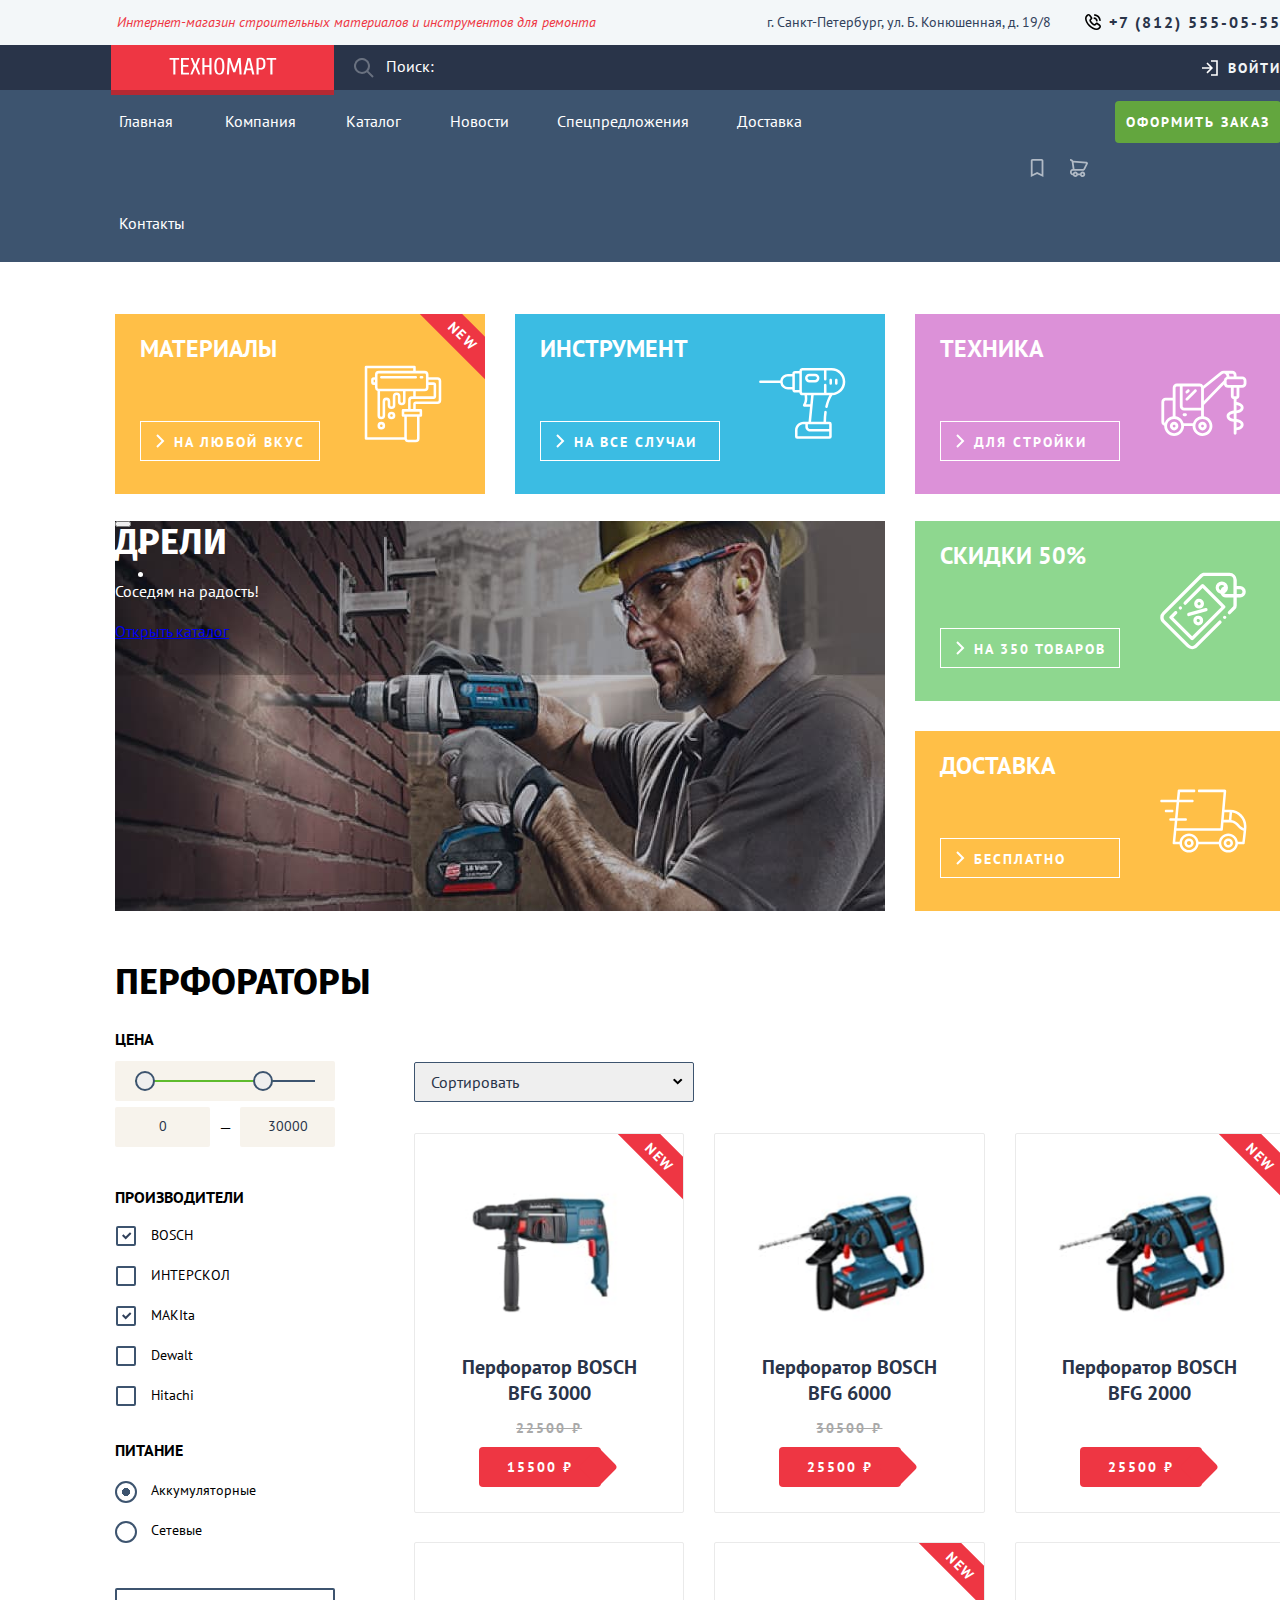
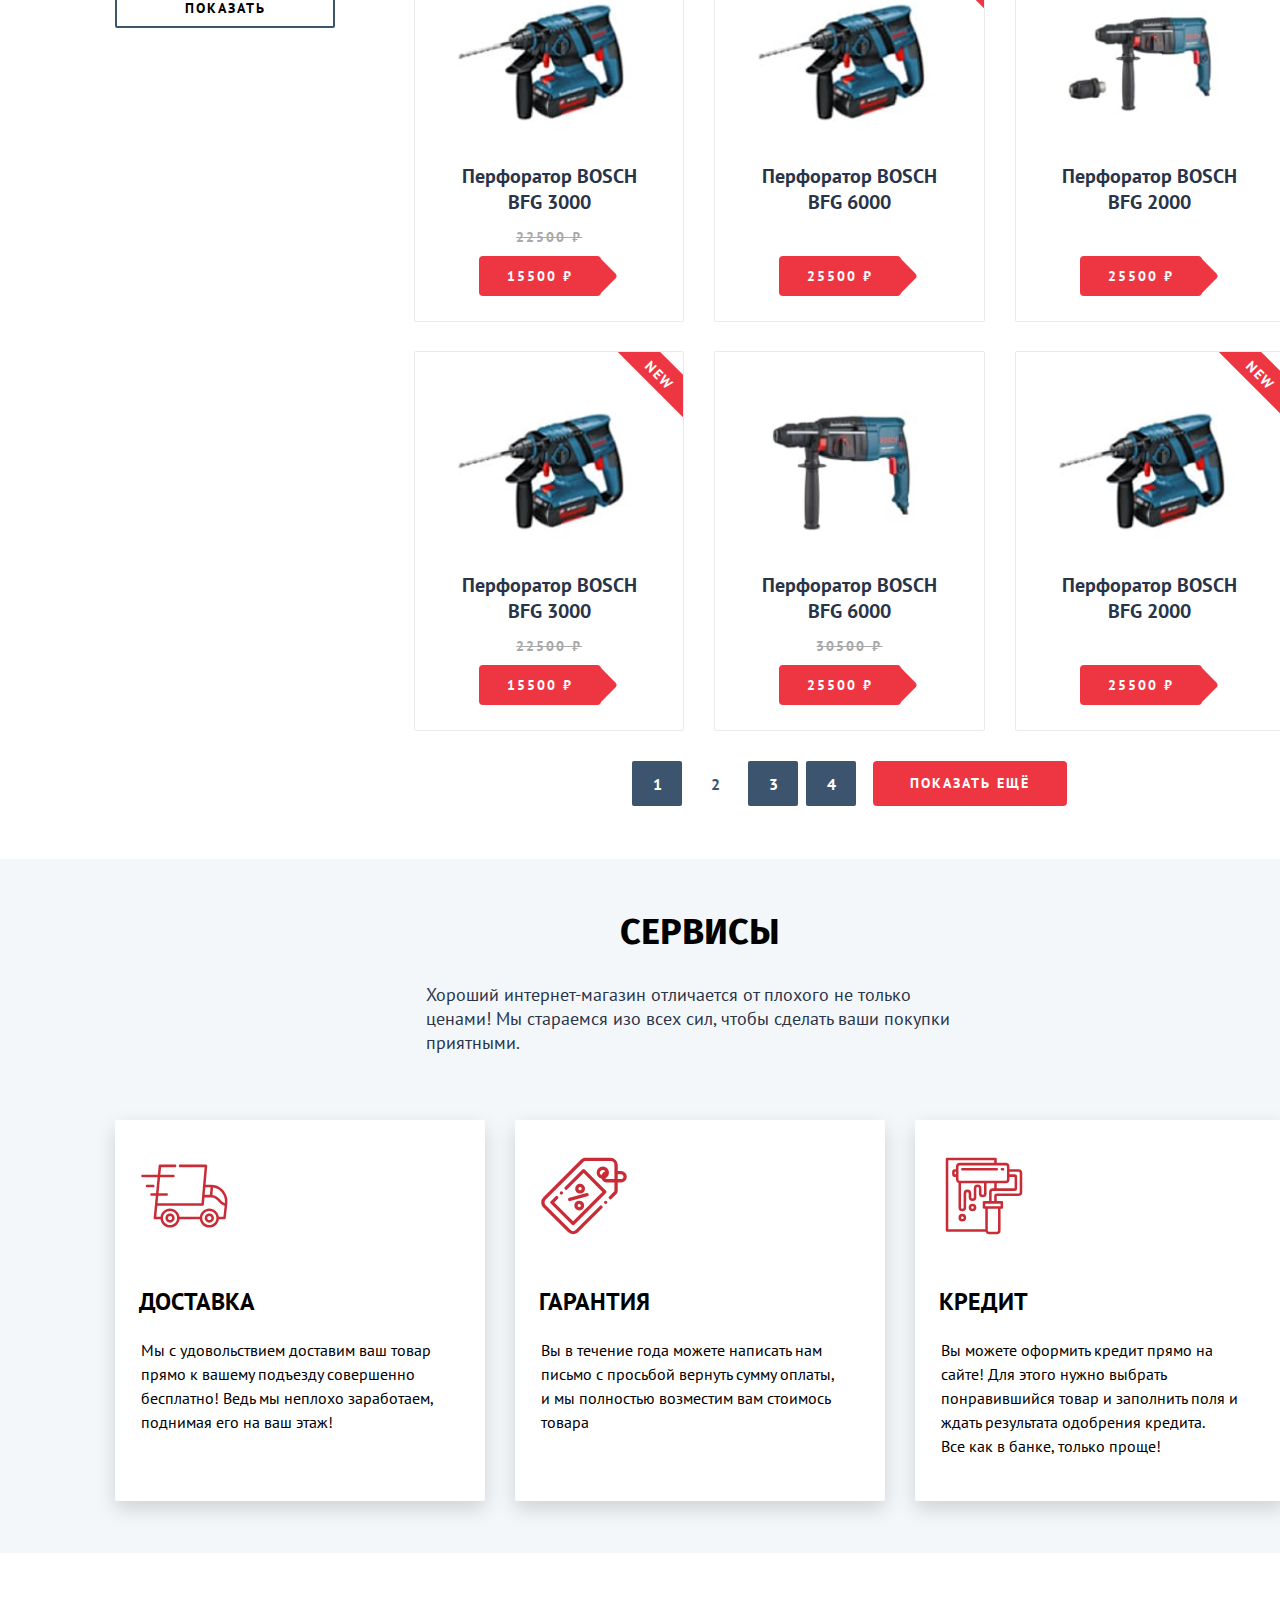
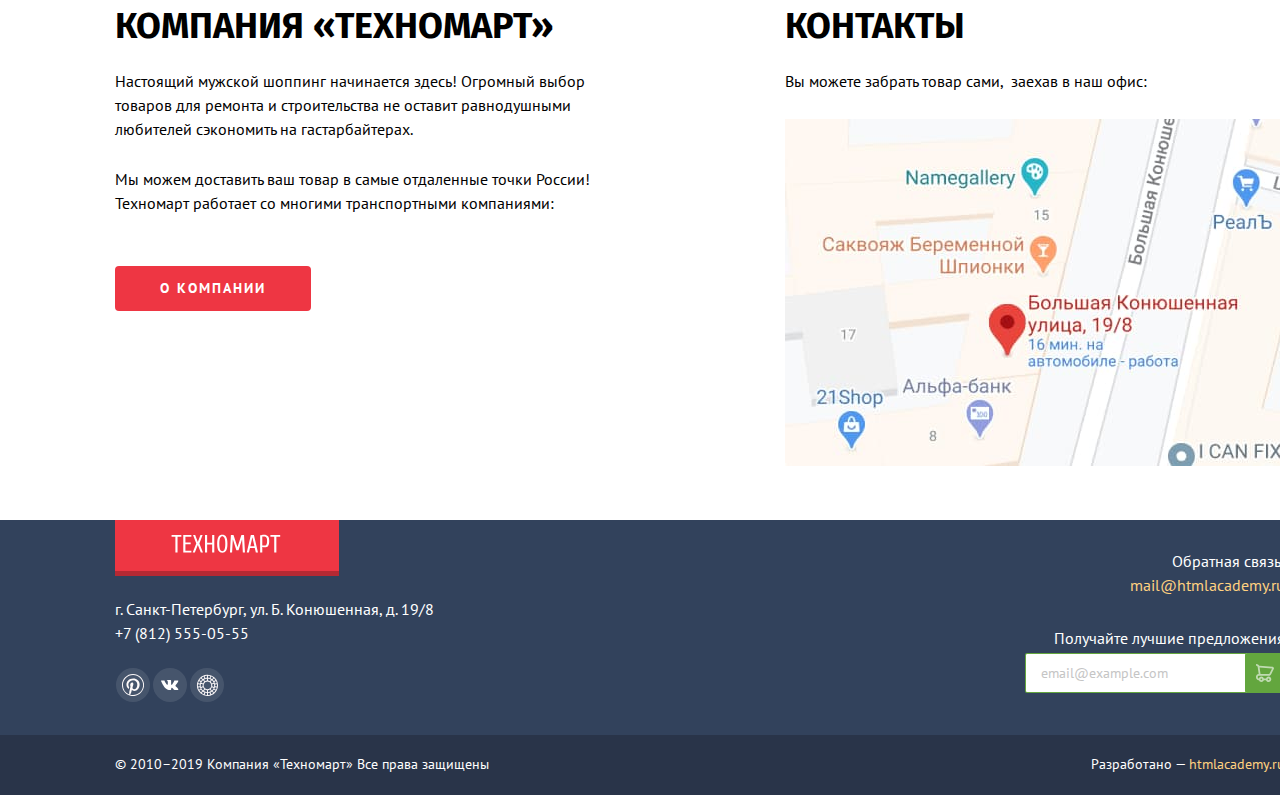
==== commit fbd17045: "Стилизует хедер авторизованного пользователя" ====
--- a/index.html
+++ b/index.html
@@ -33,7 +33,30 @@
               </button>
             </label>
           </form>
-          <button class="button button--simple button--login" type="button">Войти</button>
+          <div class="dropdown">
+            <button class="dropdown__button button button--simple button--login" type="button">Войти</button>
+            <form class="dropdown__content" action="https://echo.htmlacademy.ru/" method="post">
+              <h2 class="dropdown__title subheading">личный кабинет</h2>
+              <!-- Для стилизации поля с ошибкой необходимо добавить у input класс is-error -->
+              <label class="dropdown__label">
+                <input class="dropdown__input control-input" type="text" name="login" placeholder="Логин">
+              </label>
+              <label class="dropdown__label">
+                <input class="dropdown__input control-input" type="password" name="password" placeholder="Пароль">
+              </label>
+              <div class="dropdown__content-columns">
+                <label class="dropdown__checkbox control-checkbox">
+                  <input class="control-checkbox__input visually-hidden" type="checkbox" name="remember" checked>
+                  <span class="control-checkbox__label">Запомнить меня</span>
+                </label>
+                <a class="dropdown__link" href="#">Забыл пароль</a>
+              </div>
+              <div class="dropdown__content-columns">
+                <button class="button button--green" type="submit">войти</button>
+                <a class="button button--transparent" href="#">регистрация</a>
+              </div>
+            </form>
+          </div>
         </div>
       </div>
       <div class="header__row header__row--blue">
@@ -67,12 +90,10 @@
             <a class="user-menu__item user-menu__item--favorite" href="#">
               <span class="visually-hidden">Избранное.</span>
               <!-- для добавления счетчика необходимо добавить span c классом user-menu__counter -->
-              <span class="user-menu__counter">12</span>
             </a>
             <a class="user-menu__item user-menu__item--cart" href="#">
               <span class="visually-hidden">Корзина.</span>
               <!-- для добавления счетчика необходимо добавить span c классом user-menu__counter -->
-              <span class="user-menu__counter">2</span>
             </a>
             <a class="user-menu__item user-menu__item--button button button--green" href="#">Оформить заказ</a>
           </div>
@@ -250,7 +271,7 @@
               <a class="products__price button button--red" href="#">15500 ₽</a>
               <div class="products__button-list">
                 <button class="products__button products__button--buy button button--green" type="button">купить</button>
-                <button class="products__button products__button--bookmark button" type="button">в закладки</button>
+                <button class="products__button button button--transparent" type="button">в закладки</button>
               </div>
             </li>
             <li class="products__item">
@@ -260,7 +281,7 @@
               <a class="products__price button button--red" href="#">25500 ₽</a>
               <div class="products__button-list">
                 <button class="products__button products__button--buy button button--green" type="button">купить</button>
-                <button class="products__button products__button--bookmark button" type="button">в закладки</button>
+                <button class="products__button button button--transparent" type="button">в закладки</button>
               </div>
             </li>
             <li class="products__item item-new">
@@ -269,7 +290,7 @@
               <a class="products__price button button--red" href="#">25500 ₽</a>
               <div class="products__button-list">
                 <button class="products__button products__button--buy button button--green" type="button">купить</button>
-                <button class="products__button products__button--bookmark button" type="button">в закладки</button>
+                <button class="products__button button button--transparent" type="button">в закладки</button>
               </div>
             </li>
             <li class="products__item">
@@ -279,7 +300,7 @@
               <a class="products__price button button--red" href="#">15500 ₽</a>
               <div class="products__button-list">
                 <button class="products__button products__button--buy button button--green" type="button">купить</button>
-                <button class="products__button products__button--bookmark button" type="button">в закладки</button>
+                <button class="products__button button button--transparent" type="button">в закладки</button>
               </div>
             </li>
             <li class="products__item item-new">
@@ -288,7 +309,7 @@
               <a class="products__price button button--red" href="#">25500 ₽</a>
               <div class="products__button-list">
                 <button class="products__button products__button--buy button button--green" type="button">купить</button>
-                <button class="products__button products__button--bookmark button" type="button">в закладки</button>
+                <button class="products__button button button--transparent" type="button">в закладки</button>
               </div>
             </li>
             <li class="products__item">
@@ -297,7 +318,7 @@
               <a class="products__price button button--red" href="#">25500 ₽</a>
               <div class="products__button-list">
                 <button class="products__button products__button--buy button button--green" type="button">купить</button>
-                <button class="products__button products__button--bookmark button" type="button">в закладки</button>
+                <button class="products__button button button--transparent" type="button">в закладки</button>
               </div>
             </li>
             <li class="products__item item-new">
@@ -307,7 +328,7 @@
               <a class="products__price button button--red" href="#">15500 ₽</a>
               <div class="products__button-list">
                 <button class="products__button products__button--buy button button--green" type="button">купить</button>
-                <button class="products__button products__button--bookmark button" type="button">в закладки</button>
+                <button class="products__button button button--transparent" type="button">в закладки</button>
               </div>
             </li>
             <li class="products__item">
@@ -317,7 +338,7 @@
               <a class="products__price button button--red" href="#">25500 ₽</a>
               <div class="products__button-list">
                 <button class="products__button products__button--buy button button--green" type="button">купить</button>
-                <button class="products__button products__button--bookmark button" type="button">в закладки</button>
+                <button class="products__button button button--transparent" type="button">в закладки</button>
               </div>
             </li>
             <li class="products__item item-new">
@@ -326,7 +347,7 @@
               <a class="products__price button button--red" href="#">25500 ₽</a>
               <div class="products__button-list">
                 <button class="products__button products__button--buy button button--green" type="button">купить</button>
-                <button class="products__button products__button--bookmark button" type="button">в закладки</button>
+                <button class="products__button button button--transparent" type="button">в закладки</button>
               </div>
             </li>
           </ul>
@@ -428,8 +449,11 @@
             <p class="form-subscribe__description">Получайте лучшие предложения</p>
             <label>
               <span class="visually-hidden">Подписаться на рассылку.</span>
-              <input class="form-subscribe__input input" type="email" name="subscribe" placeholder="email@example.com">
-            </label>
+              <input class="form-subscribe__input control-input" type="email" name="subscribe" placeholder="email@example.com">
+            </label>
+            <button class="form-subscribe__button button button--green" type="submit">
+              <span class="visually-hidden">Подписаться.</span>
+            </button>
           </form>
         </div>
       </div>
--- a/styles/styles.css
+++ b/styles/styles.css
@@ -129,7 +129,9 @@
 }
 
 .header {
-  transform: translateX(-4px);
+  position: relative;
+  z-index: 1;
+  margin-left: -4px;
 }
 
 .header__row--white {
@@ -189,6 +191,7 @@
 }
 
 .header__phone:focus {
+  box-shadow: var(--focus-default);
   opacity: 0.6;
   outline: none;
 }
@@ -325,6 +328,12 @@
 
 .button:focus {
   box-shadow: var(--focus-default);
+  outline: none;
+}
+
+.button:disabled {
+  opacity: 0.2;
+  pointer-events: none;
 }
 
 .button--green {
@@ -364,7 +373,46 @@
   color: var(--basic-background);
 }
 
-.button--login {
+.button--simple:focus {
+  opacity: 0.6;
+  outline: none;
+}
+
+.button--simple:hover {
+  opacity: 0.6;
+  cursor: var(--cursor-pointer);
+}
+
+.button--simple:active {
+  opacity: 0.4;
+}
+
+.button--simple:disabled {
+  opacity: 0.2;
+  pointer-events: none;
+}
+
+.button--transparent {
+  padding: 9px 11px;
+  border: 2px solid var(--basic-green);
+  border-radius: 2px;
+  color: var(--basic-dark);
+  text-align: center;
+  background: var(--basic-white);
+}
+
+.button--transparent:hover {
+  border-color: var(--basic-dark);
+}
+
+.button--transparent:active {
+  color: var(--basic-grey-light);
+  border-color: var(--basic-grey-light);
+}
+
+.button--login,
+.button--logout,
+.button--profile {
   max-width: 300px;
   padding-left: 26px;
   padding-right: 0;
@@ -374,34 +422,49 @@
   background-size: 16px 16px;
 }
 
-.button--login:focus {
-  opacity: 0.6;
-  outline: none;
-}
-
-.button--login:hover {
-  opacity: 0.6;
-  cursor: var(--cursor-pointer);
-}
-
-.button--login:active {
-  opacity: 0.4;
-}
-
-.button--login:disabled {
-  opacity: 0.2;
-  pointer-events: none;
+.button--login {
+  padding-top: 14px;
+  padding-bottom: 13px;
+}
+
+.button--logout {
+  margin-left: 10px;
+  background-image: url("../images/icons/login.svg");
+  transform: rotate(180deg);
+}
+
+.button--profile {
+  margin-left: 10px;
+  padding-left: 24px;
+  font-weight: 400;
+  font-size: 16px;
+  line-height: 24px;
+  letter-spacing: normal;
+  text-transform: capitalize;
+  background-image: url("../images/icons/user.svg");
 }
 
 .control-input {
   padding: 8px 13px 12px;
   border: 1px solid var(--basic-blue);
   border-radius: 2px;
+  font-family: inherit;
+  font-size: 14px;
+  line-height: 18px;
   color: var(--basic-black);
 }
 
 .control-input::placeholder {
   color: var(--basic-grey-light);
+}
+
+.control-input.is-error {
+  border: 1px solid var(--basic-red);
+}
+
+.control-input.is-error:hover {
+  border: 1px solid var(--basic-red);
+  box-shadow: inset 0 0 0 1px var(--basic-red);
 }
 
 .control-select {
@@ -440,7 +503,19 @@
   color: var(--basic-blue-dark);
   border-color: var(--basic-green);
   box-shadow: none;
-  cursor: var(--cursor-pointer);
+}
+
+.control-select__field:hover {
+  cursor: var(--cursor-pointer);
+}
+
+.control-input:disabled,
+.control-select__field:disabled {
+  border-color: var(--basic-grey-light);
+  color: var(--basic-black);
+  background-color: var(--basic-background);
+  opacity: 0.5;
+  pointer-events: none;
 }
 
 .control-checkbox__label {
@@ -517,6 +592,19 @@
   opacity: 0.4;
 }
 
+.control-checkbox__input:disabled ~ .control-checkbox__label,
+.control-radio__input:disabled ~ .control-radio__label {
+  opacity: 0.5;
+  pointer-events: none;
+}
+
+.control-checkbox__input:disabled ~ .control-checkbox__label::before,
+.control-radio__input:disabled ~ .control-radio__label::before {
+  border-color: var(--basic-grey-light);
+  background-color: var(--basic-background);
+  opacity: 1;
+}
+
 .navigation {
   margin-right: auto;
 }
@@ -579,6 +667,7 @@
 
 .menu__link:focus,
 .menu__link:hover,
+.user-menu__item:not(.user-menu__item--button):focus,
 .user-menu__item:not(.user-menu__item--button):hover {
   color: var(--basic-grey-light);
   background-color: var(--basic-dark);
@@ -600,6 +689,151 @@
   line-height: 18px;
   letter-spacing: 2px;
   text-transform: uppercase;
+}
+
+.dropdown {
+  position: relative;
+}
+
+.dropdown__content {
+  position: absolute;
+  top: 14px;
+  right: 0;
+  z-index: 2;
+  display: none;
+  width: 360px;
+  padding: 22px 29px 35px 31px;
+  border-radius: 2px;
+  background: var(--basic-white);
+  box-shadow: 0 8px 20px rgba(0, 0, 0, 0.15);
+}
+
+.dropdown:focus-within .dropdown__content {
+  display: block;
+}
+
+.dropdown__title {
+  margin-bottom: 45px;
+}
+
+.dropdown__content-columns {
+  display: grid;
+  grid-template-columns: 1fr 1fr;
+  gap: 6px;
+  margin-bottom: 37px;
+  margin-right: 3px;
+  font-size: 14px;
+  line-height: 18px;
+}
+
+.dropdown__content-columns:last-of-type {
+  margin-bottom: 0;
+}
+
+.dropdown__label {
+  display: block;
+  margin-bottom: 7px;
+}
+
+.dropdown__label:last-of-type {
+  margin-bottom: 12px;
+}
+
+.dropdown__input {
+  width: 100%;
+  padding: 7px 14px;
+  border-color: var(--basic-grey-light);
+  font: inherit;
+}
+
+.dropdown__checkbox .control-checkbox__label {
+  margin-bottom: 0;
+  padding-left: 31px;
+  line-height: 20px;
+}
+
+.dropdown__link {
+  padding-left: 3px;
+  font: inherit;
+  color: inherit;
+  text-decoration: none;
+}
+
+.dropdown__link:focus {
+  box-shadow: var(--focus-default);
+  outline: none;
+}
+
+.dropdown__link:hover {
+  box-shadow: none;
+  opacity: 0.6;
+}
+
+.dropdown__link:active {
+  box-shadow: none;
+  opacity: 0.4;
+}
+
+.dropdown__content .button--login {
+  padding-left: 22px;
+  background-position: center left 26px;
+  background-size: 16px 14px;
+}
+
+.dropdown__close {
+  position: absolute;
+  top: 15px;
+  right: 15px;
+  width: 20px;
+  height: 20px;
+  border: 0;
+  border-radius: 50%;
+  padding: 0;
+  background: none;
+  background-image: url("../images/icons/close.svg");
+  background-repeat: no-repeat;
+  background-size: contain;
+}
+
+.dropdown__close:focus {
+  box-shadow: var(--focus-default);
+  outline: none;
+}
+
+.dropdown__close:hover {
+  box-shadow: none;
+  opacity: 0.6;
+  cursor: var(--cursor-pointer);
+}
+
+.dropdown__close:active {
+  box-shadow: none;
+  opacity: 0.3;
+}
+
+.profile {
+  top: 12px;
+  flex-direction: column;
+  align-items: flex-start;
+  gap: 12px;
+}
+
+.dropdown:focus-within .profile {
+  display: flex;
+}
+
+.profile__title {
+  margin-bottom: 18px;
+}
+
+.profile__link {
+  padding: 5px;
+  color: var(--basic-blue);
+}
+
+.profile__button {
+  min-width: 146px;
+  margin-top: 7px;
 }
 
 .promo {
@@ -878,23 +1112,6 @@
   background-size: 14px 14px;
 }
 
-.products__button--bookmark {
-  padding: 9px 11px;
-  border: 2px solid var(--basic-green);
-  border-radius: 2px;
-  color: var(--basic-dark);
-  background: var(--basic-white);
-}
-
-.products__button--bookmark:hover {
-  border-color: var(--basic-dark);
-}
-
-.products__button--bookmark:active {
-  color: var(--basic-grey-light);
-  border-color: var(--basic-grey-light);
-}
-
 .products__item:hover {
   box-shadow: 0 8px 20px rgba(0, 0, 0, 0.15);
 }
@@ -1075,6 +1292,7 @@
   justify-content: space-between;
   padding-top: 29px;
   padding-bottom: 33px;
+  background: inherit;
 }
 
 .footer__content--copyrights {
@@ -1098,9 +1316,37 @@
   margin-bottom: 23px;
 }
 
+.form-subscribe {
+  display: grid;
+  grid-template-columns: 1fr 40px;
+  gap: 3px 0;
+}
+
 .footer__text,
 .form-subscribe__description {
   margin: 0;
+}
+
+.form-subscribe__description {
+  grid-column: span 2;
+}
+
+.form-subscribe__input {
+  width: 222px;
+  margin-right: -2px;
+  padding: 10px 15px;
+  border-color: var(--basic-green);
+  border-right-color: transparent;
+  border-top-right-radius: 0;
+  border-bottom-right-radius: 0;
+}
+
+.form-subscribe__button {
+  border-radius: 2px;
+  background-image: url("../images/icons/cart.svg");
+  background-repeat: no-repeat;
+  background-position: center center;
+  background-size: 18px 18px;
 }
 
 .footer__link {
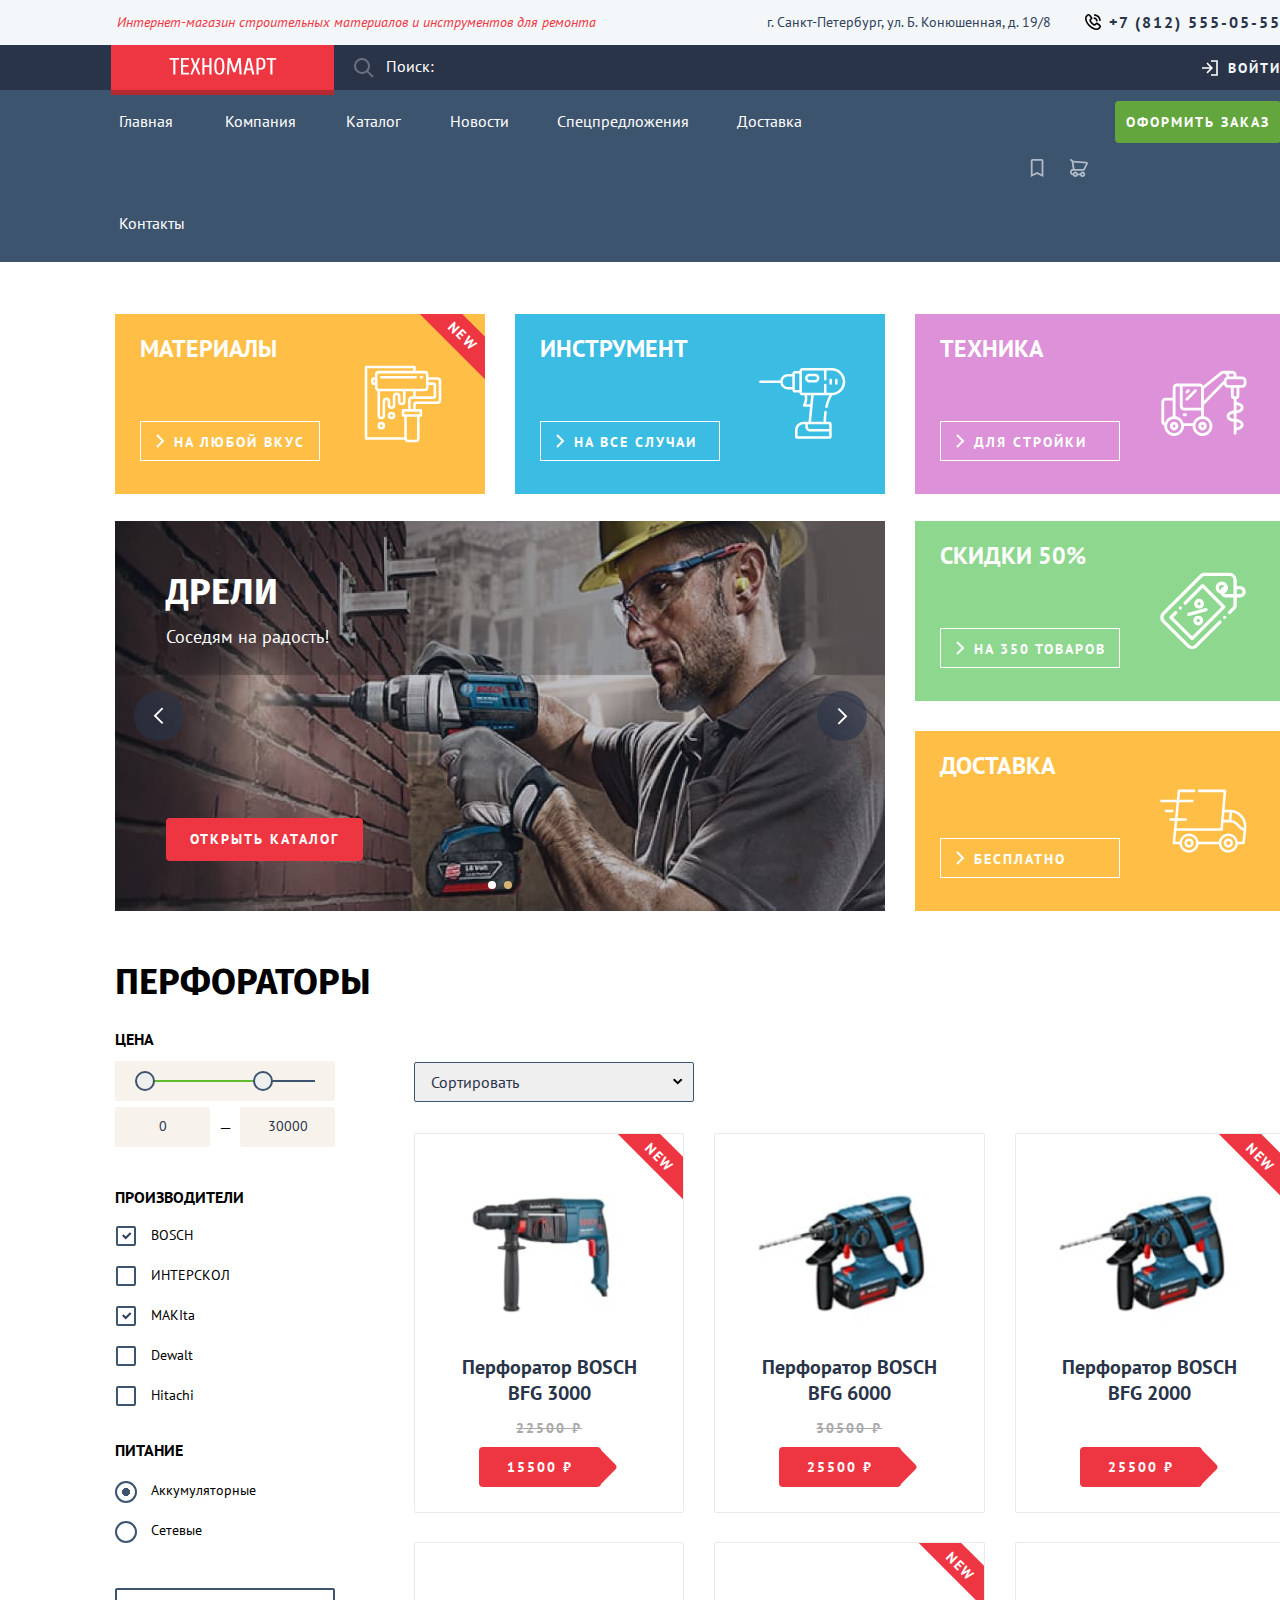
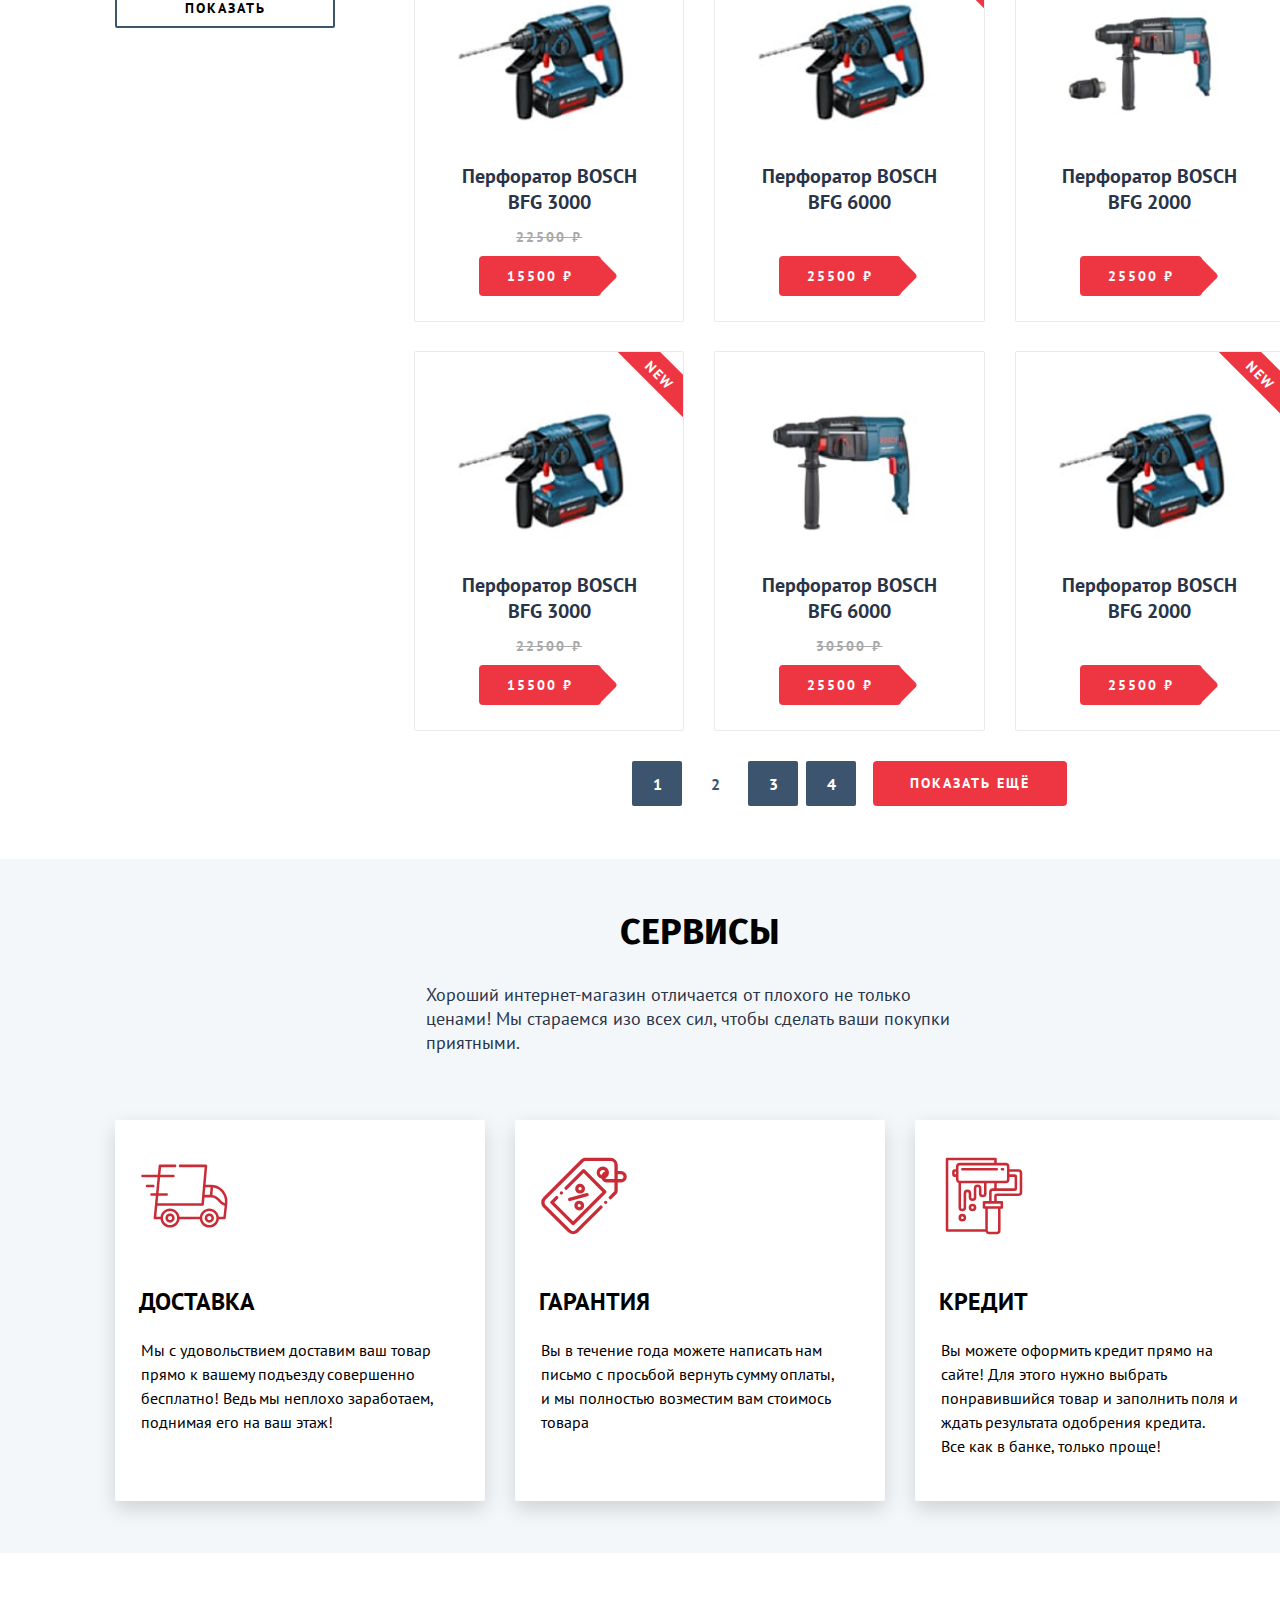
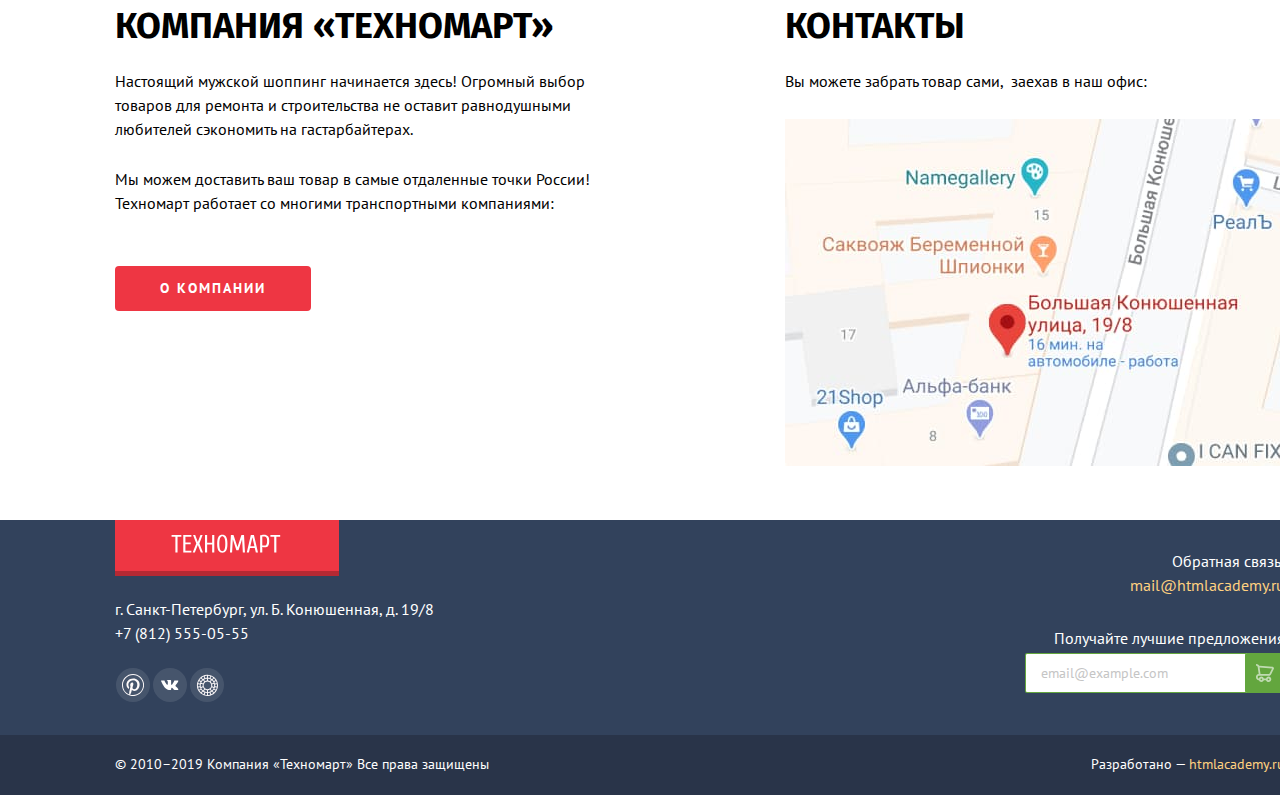
==== commit 73e84c3a: "Стилизует слайдер" ====
--- a/index.html
+++ b/index.html
@@ -141,13 +141,17 @@
         </div>
         <div class="promo__tile promo__tile promo__tile--big slider">
           <ul class="slider__slide-list">
+            <li class="slider__slide active">
+              <h2 class="slider__title heading">Дрели</h2>
+              <p class="slider__description">Соседям на радость!</p>
+              <a class="slider__link button button--red" href="#">Открыть каталог</a>
+              <img class="slider__image" width="770" height="390" src="images/slider/drills.jpg" alt="Мужчина использующий дрель.">
+            </li>
             <li class="slider__slide">
-              <div class="slider__slide-content">
-                <h2 class="slider__title heading">Дрели</h2>
-                <p class="slider__description">Соседям на радость!</p>
-              </div>
-              <img class="slider__image" width="770" height="390" src="images/slider/drills.jpg" alt="Мужчина использующий дрель.">
-              <a class="slider__link" href="#">Открыть каталог</a>
+              <h2 class="slider__title heading">Перфораторы</h2>
+              <p class="slider__description">Настроящие мужские игрушки</p>
+              <a class="slider__link button button--red" href="#">Открыть каталог</a>
+              <img class="slider__image" width="770" height="390" src="images/slider/perforators.jpg" alt="Мужчина использующий перфоратор.">
             </li>
           </ul>
           <button class="slider__toggle slider__toggle--prev" type="button">
@@ -156,14 +160,14 @@
           <button class="slider__toggle slider__toggle--next" type="button">
             <span class="visually-hidden">Вперед.</span>
           </button>
-          <ul class="slider__pagination">
-            <li class="slider__pagination-item current">
+          <div class="slider__pagination">
+            <button class="slider__pagination-item active" type="button">
               <span class="visually-hidden">Слайд 1.</span>
-            </li>
-            <li class="slider__pagination-item">
+            </button>
+            <button class="slider__pagination-item" type="button">
               <span class="visually-hidden">Слайд 2.</span>
-            </li>
-          </ul>
+            </button>
+          </div>
         </div>
         <div class="promo__tile">
           <h2 class="promo__title subheading">Скидки 50%</h2>
@@ -468,5 +472,7 @@
         </div>
       </div>
     </footer>
+
+    <script src="scripts/slider.js"></script>
   </body>
 </html>
--- a/styles/styles.css
+++ b/styles/styles.css
@@ -148,6 +148,7 @@
 
 .header__row-content {
   display: flex;
+  flex-wrap: wrap;
   background: inherit;
 }
 
@@ -157,6 +158,7 @@
 }
 
 .header__title {
+  min-width: 500px;
   margin: 0;
   margin-right: auto;
   padding-left: 6px;
@@ -168,6 +170,8 @@
 }
 
 .header__address {
+  flex-shrink: 0;
+  max-width: 300px;
   margin: 0;
   margin-right: 34px;
   font-size: 14px;
@@ -176,6 +180,8 @@
 }
 
 .header__phone {
+  flex-shrink: 0;
+  max-width: 200px;
   padding-left: 24px;
   font-weight: 700;
   font-size: 16px;
@@ -186,7 +192,7 @@
   text-decoration: none;
   background-image: url("../images/icons/phone.svg");
   background-repeat: no-repeat;
-  background-position: center left;
+  background-position: top 1px left;
   background-size: 16px 16px;
 }
 
@@ -206,11 +212,12 @@
 }
 
 .logo {
+  flex-shrink: 0;
+  align-self: flex-start;
   display: block;
   width: max-content;
   position: relative;
   z-index: 1;
-  flex-shrink: 0;
   padding: 12px 57px 15px;
   background: var(--basic-red);
   box-shadow: 0 5px 0 rgb(0 0 0 / 24%),
@@ -235,8 +242,8 @@
 
 .form-search__input {
   width: 100%;
-  padding-left: 52px;
-  padding-bottom: 4px;
+  min-width: 450px;
+  padding: 1px 52px 4px;
   border: 0;
   font: 400 16px/24px "PT Sans", Arial, Tahoma, sans-serif;
   color: var(--basic-white);
@@ -963,27 +970,127 @@
 }
 
 .slider__slide-list {
+  position: relative;
+  z-index: 0;
   margin: 0;
   padding: 0;
   list-style: none;
 }
 
 .slider__slide {
+  display: none;
+  flex-direction: column;
+  min-height: 390px;
+  padding: 50px 51px;
+}
+
+.slider__slide.active {
   display: flex;
-  flex-direction: column;
+}
+
+.slider__title {
+  margin-bottom: 12px;
+}
+
+.slider__description {
+  margin: 0;
+  font-size: 18px;
+  letter-spacing: normal;
 }
 
 .slider__image {
-  order: -1;
-  margin-bottom: -390px;
+  position: absolute;
+  top: 0;
+  left: 0;
+  z-index: -1;
+}
+
+.slider__link {
+  margin-top: auto;
+  margin-right: auto;
+  padding: 12px 24px 13px;
 }
 
 .slider__toggle {
   position: absolute;
+  top: 50%;
+  width: 50px;
+  height: 50px;
+  border: 0;
+  border-radius: 50%;
+  background-color: rgba(41, 52, 73, 0.6);
+  background-image: url("../images/icons/slider-toggle.svg");
+  background-repeat: no-repeat;
+  background-position: center center;
+  transform: translateY(-50%);
+}
+
+.slider__toggle--prev {
+  left: 19px;
+  transform: translateY(-50%) rotate(180deg);
+}
+
+.slider__toggle--next {
+  right: 18px;
+}
+
+.slider__toggle:focus {
+  box-shadow: var(--focus-default);
+  outline: none;
+}
+
+.slider__toggle:hover {
+  background-color: var(--basic-blue-dark);
+  box-shadow: none;
+  cursor: var(--cursor-pointer);
+}
+
+.slider__toggle:active {
+  opacity: 0.4;
 }
 
 .slider__pagination {
   position: absolute;
+  left: 50%;
+  bottom: 22px;
+  display: flex;
+  flex-wrap: wrap;
+  gap: 8px;
+  margin: 0;
+  padding: 0;
+  list-style: none;
+  transform: translateX(-50%);
+}
+
+.slider__pagination-item {
+  width: 8px;
+  height: 8px;
+  padding: 0;
+  border: 0;
+  border-radius: 50%;
+  background-color: var(--special-yellowlight);
+  opacity: 0.8;
+}
+
+.slider__pagination-item.active {
+  background-color: var(--basic-white);
+  opacity: 1;
+}
+
+.slider__pagination-item:focus {
+  box-shadow: 0 0 0 2px var(--basic-blue-dark),
+              0 0 3px 4px var(--basic-white);
+  outline: none;
+}
+
+.slider__pagination-item:hover {
+  background-color: var(--special-lilac);
+  box-shadow: none;
+  cursor: var(--cursor-pointer);
+}
+
+.slider__pagination-item:active {
+  opacity: 0.4;
 }
 
 .catalog {
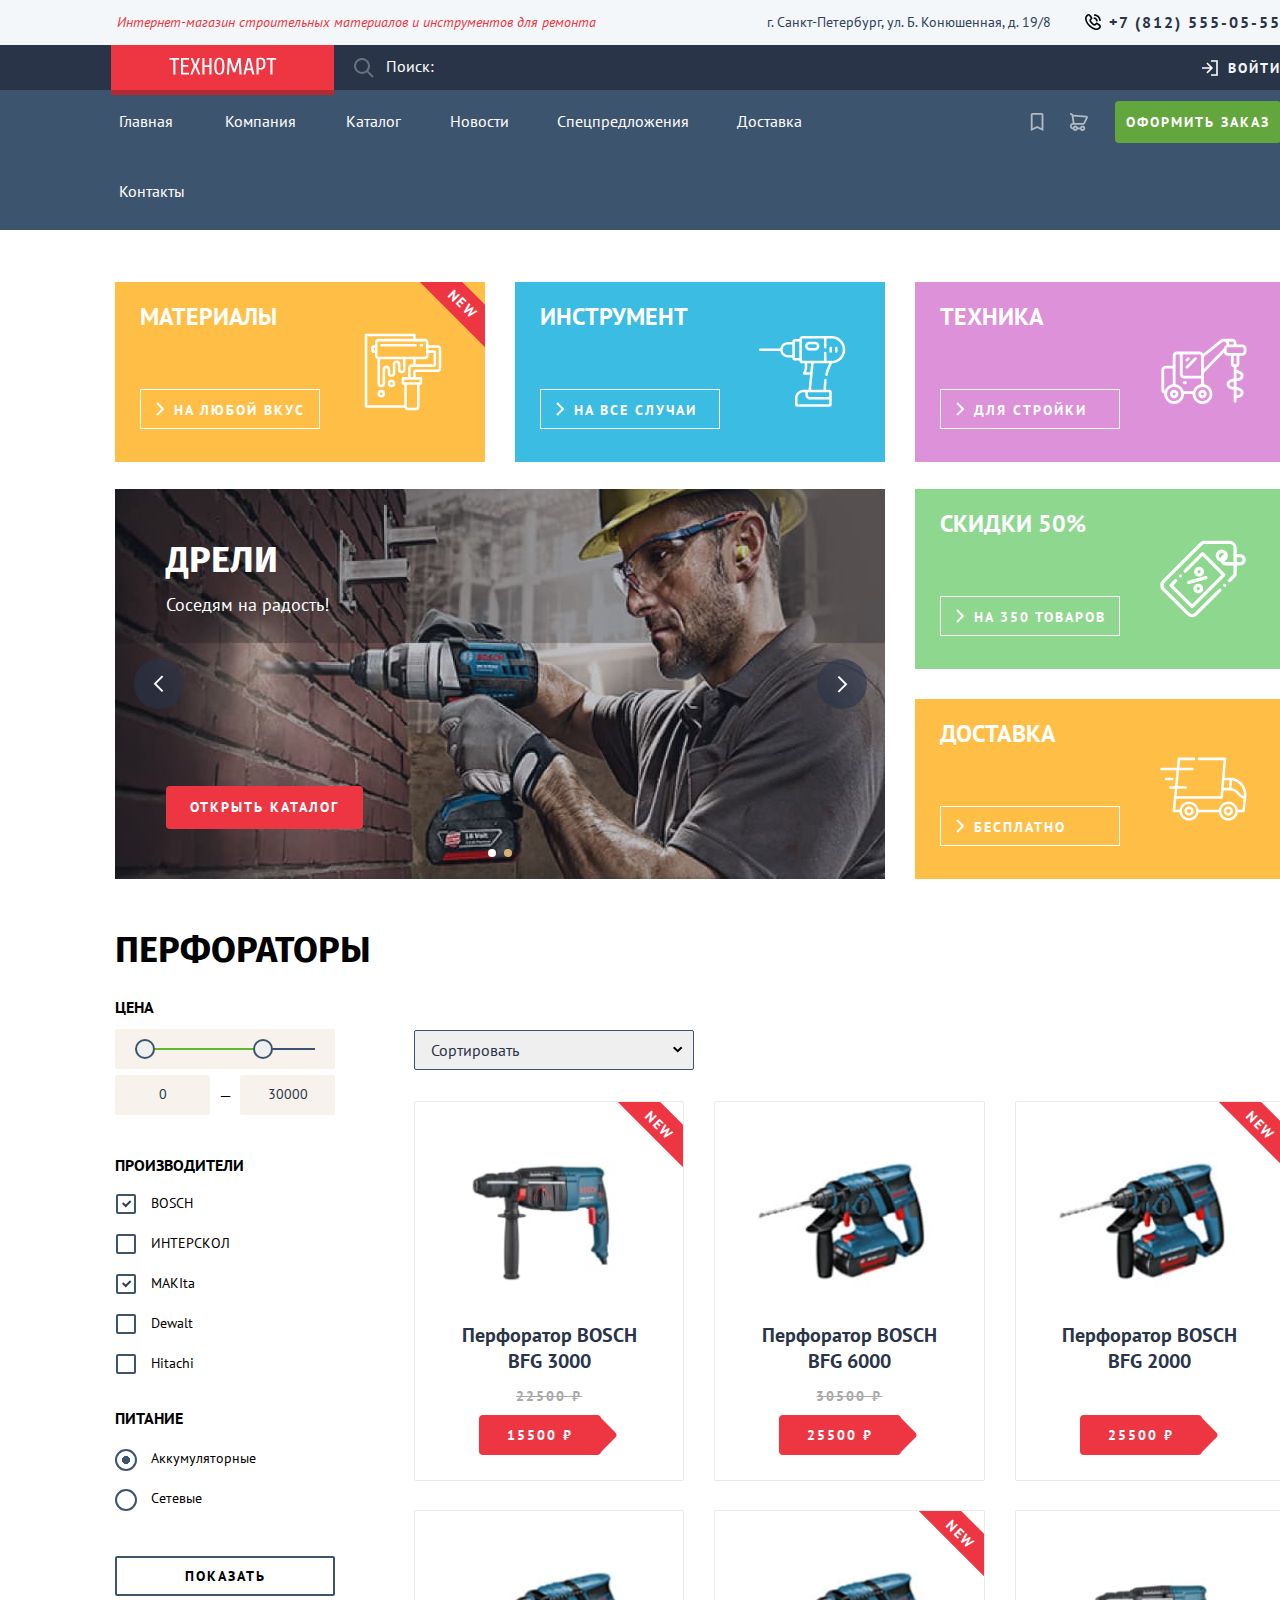
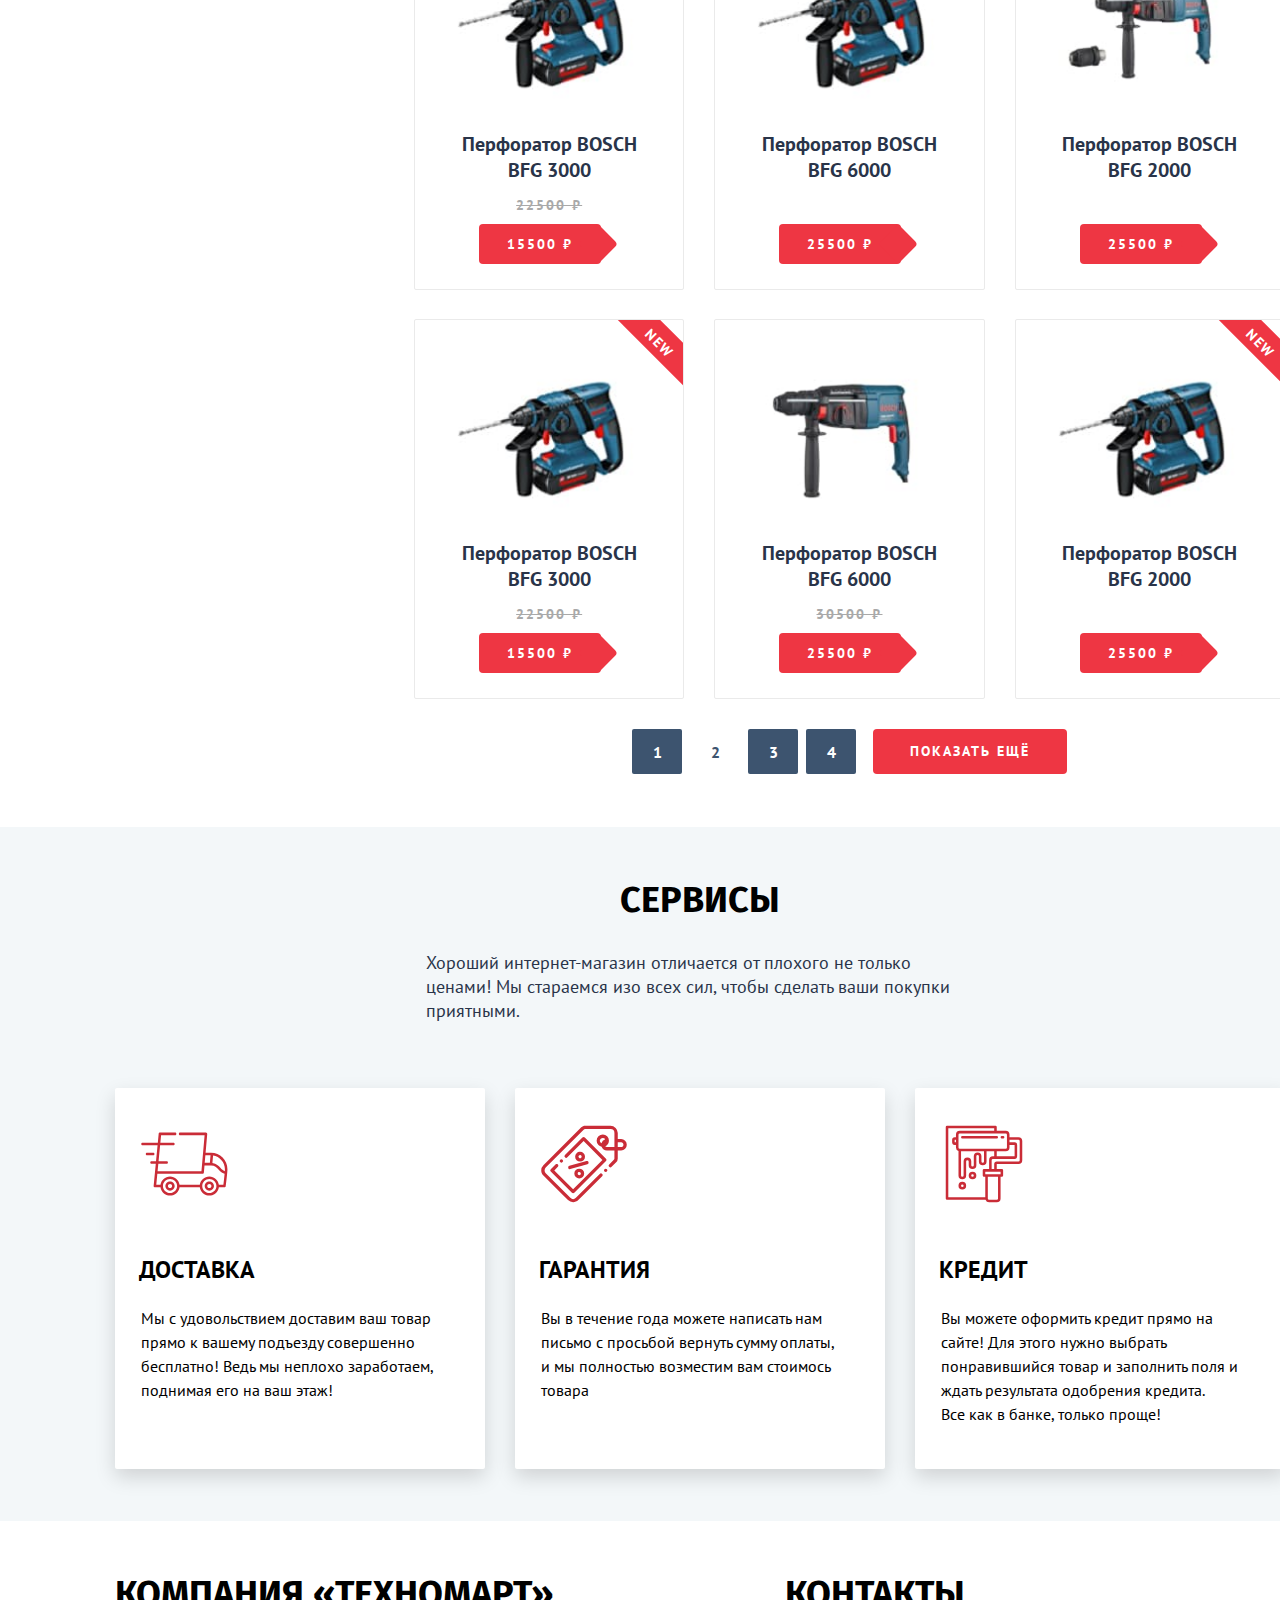
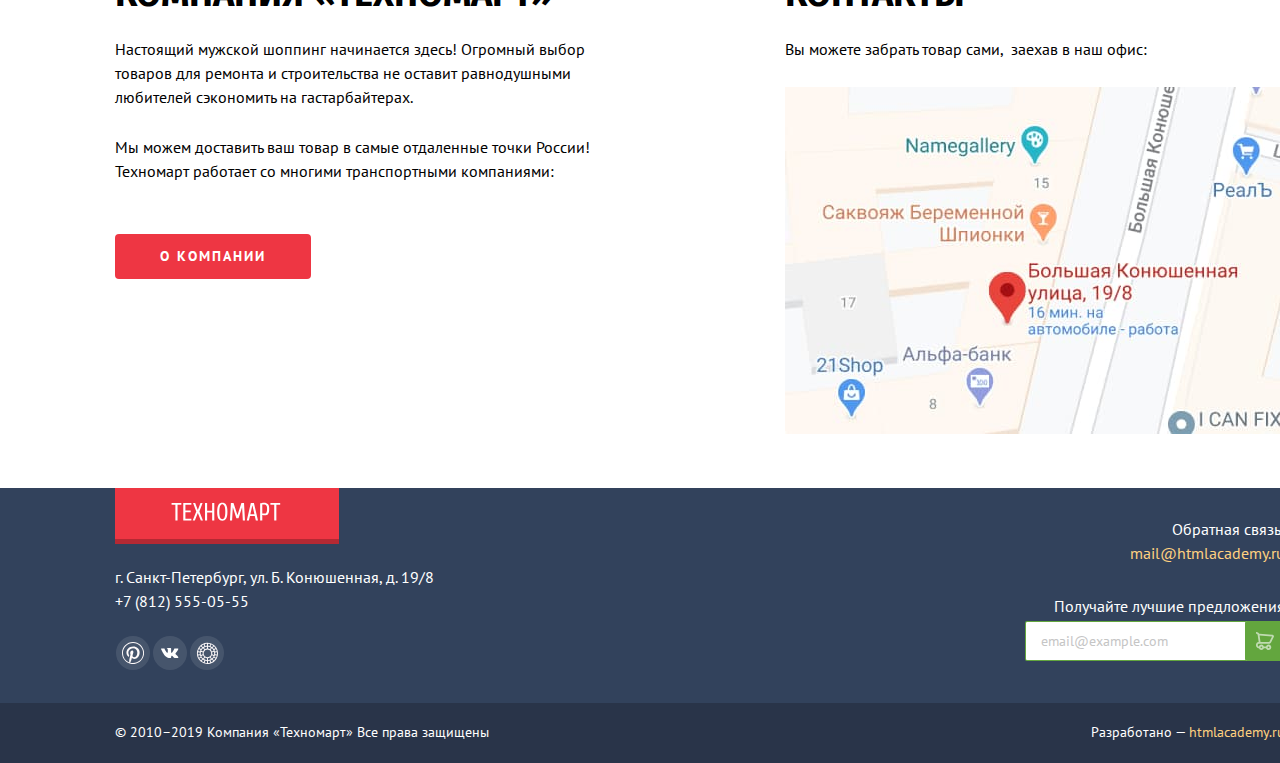
==== commit c0c157ab: "Дорабатывает по критериям" ====
--- a/index.html
+++ b/index.html
@@ -28,34 +28,39 @@
               <svg class="filter-search__icon" width="20" height="20" fill="currentcolor" aria-hidden="true" focusable="false" xmlns="http://www.w3.org/2000/svg">
                 <path fill-rule="evenodd" clip-rule="evenodd" d="M8 16a8 8 0 1 1 6.32-3.1l5.39 5.4-1.42 1.4-5.38-5.38A7.97 7.97 0 0 1 8 16Zm6-8A6 6 0 1 1 2 8a6 6 0 0 1 12 0Z"/>
               </svg>
-              <button class="form-search__reset" type="reset">
-                <span class="visually-hidden">Очистить.</span>
-              </button>
-            </label>
+            </label>
+            <button class="form-search__reset" type="reset">
+              <span class="visually-hidden">Очистить.</span>
+            </button>
           </form>
-          <div class="dropdown">
-            <button class="dropdown__button button button--simple button--login" type="button">Войти</button>
-            <form class="dropdown__content" action="https://echo.htmlacademy.ru/" method="post">
-              <h2 class="dropdown__title subheading">личный кабинет</h2>
-              <!-- Для стилизации поля с ошибкой необходимо добавить у input класс is-error -->
-              <label class="dropdown__label">
-                <input class="dropdown__input control-input" type="text" name="login" placeholder="Логин">
-              </label>
-              <label class="dropdown__label">
-                <input class="dropdown__input control-input" type="password" name="password" placeholder="Пароль">
-              </label>
-              <div class="dropdown__content-columns">
-                <label class="dropdown__checkbox control-checkbox">
-                  <input class="control-checkbox__input visually-hidden" type="checkbox" name="remember" checked>
-                  <span class="control-checkbox__label">Запомнить меня</span>
+          <div class="user-menu">
+            <div class="dropdown">
+              <button class="dropdown__button button button--simple button--login" type="button">Войти</button>
+              <form class="dropdown__content" action="https://echo.htmlacademy.ru/" method="post">
+                <h2 class="dropdown__title subheading">личный кабинет</h2>
+                <!-- Для стилизации поля с ошибкой необходимо добавить у input класс is-error -->
+                <label class="dropdown__label">
+                  <input class="dropdown__input control-input" type="text" name="login" placeholder="Логин" required>
                 </label>
-                <a class="dropdown__link" href="#">Забыл пароль</a>
-              </div>
-              <div class="dropdown__content-columns">
-                <button class="button button--green" type="submit">войти</button>
-                <a class="button button--transparent" href="#">регистрация</a>
-              </div>
-            </form>
+                <label class="dropdown__label">
+                  <input class="dropdown__input control-input" type="password" name="password" placeholder="Пароль" required>
+                </label>
+                <div class="dropdown__content-columns">
+                  <label class="dropdown__checkbox control-checkbox">
+                    <input class="control-checkbox__input visually-hidden" type="checkbox" name="remember" checked>
+                    <span class="control-checkbox__label">Запомнить меня</span>
+                  </label>
+                  <a class="dropdown__link" href="#">Забыл пароль</a>
+                </div>
+                <div class="dropdown__content-columns">
+                  <button class="button button--green" type="submit">войти</button>
+                  <a class="button button--transparent" href="#">регистрация</a>
+                </div>
+                <button class="dropdown__close" type="button">
+                  <span class="visually-hidden">Закрыть.</span>
+                </button>
+              </form>
+            </div>
           </div>
         </div>
       </div>
@@ -212,12 +217,12 @@
             <div class="filter__field-group-inline">
               <label class="filter__field">
                 <span class="visually-hidden">Изменить минимальную цену.</span>
-                <input class="filter__field-group-inline-input control-input" name="price-min" type="number" value="0">
+                <input class="filter__field-group-inline-input control-input" type="number" name="price-min" value="0">
               </label>
               <span>—</span>
               <label class="filter__field">
                 <span class="visually-hidden">Изменить максимальную цену.</span>
-                <input class="filter__field-group-inline-input control-input" name="price-min" type="number" value="30000">
+                <input class="filter__field-group-inline-input control-input" type="number" name="price-min" value="30000">
               </label>
             </div>
           </fieldset>
@@ -370,7 +375,7 @@
                 <a class="pagination__link" href="#">4</a>
               </li>
             </ul>
-            <button class="pagination__button button button--red">показать ещё</button>
+            <button class="pagination__button button button--red" type="button">показать ещё</button>
           </div>
         </div>
       </section>
--- a/styles/styles.css
+++ b/styles/styles.css
@@ -54,9 +54,10 @@
 
   --special-yellow: #ffbf47;
   --special-blue: #3bbce3;
+  --special-blue-dark: #405069;
   --special-lilac: #dc91d8;
-  --special-greenlight: #8ed78f;
-  --special-yellowlight: #ffd180;
+  --special-green-light: #8ed78f;
+  --special-yellow-light: #ffd180;
   --special-grey: #a9a9a9;
   --special-grey-light: #eaeaea;
   --special-grey-extralight: #f7f3ec;
@@ -149,6 +150,8 @@
 .header__row-content {
   display: flex;
   flex-wrap: wrap;
+  align-items: flex-start;
+  row-gap: 10px;
   background: inherit;
 }
 
@@ -159,6 +162,7 @@
 
 .header__title {
   min-width: 500px;
+  max-width: 600px;
   margin: 0;
   margin-right: auto;
   padding-left: 6px;
@@ -229,6 +233,7 @@
 }
 
 .form-search {
+  position: relative;
   flex-grow: 1;
   margin-right: 17px;
 }
@@ -243,7 +248,7 @@
 .form-search__input {
   width: 100%;
   min-width: 450px;
-  padding: 1px 52px 4px;
+  padding: 9px 52px 12px;
   border: 0;
   font: 400 16px/24px "PT Sans", Arial, Tahoma, sans-serif;
   color: var(--basic-white);
@@ -275,7 +280,7 @@
 }
 
 .form-search:focus-within .form-search__input ~ .filter-search__icon {
-  color: #405069;
+  color: var(--special-blue-dark);
   fill-opacity: 1;
 }
 
@@ -420,7 +425,7 @@
 .button--login,
 .button--logout,
 .button--profile {
-  max-width: 300px;
+  max-width: 200px;
   padding-left: 26px;
   padding-right: 0;
   background-image: url("../images/icons/login.svg");
@@ -500,7 +505,7 @@
 .control-input:focus,
 .control-select__field:focus {
   color: var(--basic-blue-dark);
-  border-color: var(--special-yellow);
+  border-color: var(--status-warning);
   box-shadow: inset 0 0 0 1px var(--basic-green);
   outline: none;
 }
@@ -619,7 +624,7 @@
 .menu {
   display: flex;
   flex-wrap: wrap;
-  gap: 32px;
+  gap: 0 32px;
   width: 810px;
   margin: 0;
   padding: 0;
@@ -642,7 +647,8 @@
 .user-menu {
   display: flex;
   flex-wrap: wrap;
-  gap: 16px;
+  gap: 0 16px;
+  max-width: 350px;
 }
 
 .user-menu__item {
@@ -656,12 +662,14 @@
 }
 
 .user-menu__item--favorite {
+  min-height: 70px;
   background-image: url("../images/icons/bookmark.svg");
   background-size: 16px 18px;
   background-position: top 45% left 5px;
 }
 
 .user-menu__item--cart {
+  min-height: 70px;
   background-image: url("../images/icons/cart.svg");
   background-position: top 45% left 4px;
 }
@@ -903,7 +911,7 @@
 
 .promo__tile:first-of-type,
 .promo__tile:nth-of-type(6n) {
-  --background-color: var(--special-yellow);
+  --background-color: var(--status-warning);
 }
 
 .promo__tile:nth-of-type(6n-4) {
@@ -919,7 +927,7 @@
 }
 
 .promo__tile:nth-of-type(6n-1) {
-  --background-color: var(--special-greenlight);
+  --background-color: var(--special-green-light);
 }
 
 .promo__tile--big {
@@ -936,7 +944,7 @@
   position: relative;
   display: block;
   margin-top: auto;
-  padding: 11px 10px 9px 33px;
+  padding: 11px 9px 9px 33px;
   border: 1px solid var(--basic-white);
   border-radius: 0;
   color: inherit;
@@ -1068,7 +1076,7 @@
   padding: 0;
   border: 0;
   border-radius: 50%;
-  background-color: var(--special-yellowlight);
+  background-color: var(--special-yellow-light);
   opacity: 0.8;
 }
 
@@ -1149,6 +1157,7 @@
 }
 
 .products__old-price {
+  margin-top: auto;
   margin-bottom: -18px;
   font-weight: 700;
   font-size: 14px;
@@ -1162,8 +1171,9 @@
 }
 
 .products__price {
+  align-self: center;
   min-width: 122px;
-  align-self: center;
+  margin-top: auto;
   padding: 11px;
   border-radius: 4px;
   font-weight: 700;
@@ -1177,12 +1187,16 @@
   transform: translateX(-9px);
 }
 
+.products__old-price ~ .products__price {
+  margin-top: 0;
+}
+
 .products__price::after {
   position: absolute;
   top: 50%;
   right: 0;
   width: 28px;
-  height: 28px;
+  height: 70%;
   border-radius: 4px;
   background-color: var(--basic-red);
   transform: translate(40%, -50%) rotate(-45deg);
@@ -1201,7 +1215,9 @@
   flex-direction: column;
   gap: 11px;
   min-width: 135px;
+  max-height: 150px;
   transform: translateX(-50%);
+  overflow-y: auto;
 }
 
 .products__button {
@@ -1239,6 +1255,7 @@
   display: flex;
   flex-wrap: wrap;
   justify-content: center;
+  align-items: start;
   gap: 17px;
 }
 
@@ -1246,6 +1263,7 @@
   display: flex;
   flex-wrap: wrap;
   gap: 8px;
+  width: 224px;
   margin: 0;
   padding: 0;
   list-style: none;
@@ -1407,6 +1425,10 @@
   padding-bottom: 0;
 }
 
+.footer__column {
+  max-width: 50%;
+}
+
 .footer__column:last-child {
   text-align: right;
 }
@@ -1457,7 +1479,7 @@
 }
 
 .footer__link {
-  color: var(--special-yellowlight);
+  color: var(--special-yellow-light);
   text-decoration: none;
 }
 
@@ -1487,6 +1509,7 @@
   display: flex;
   flex-wrap: wrap;
   gap: 3px;
+  max-width: 260px;
   margin: 0;
   padding: 0 1px;
   list-style: none;
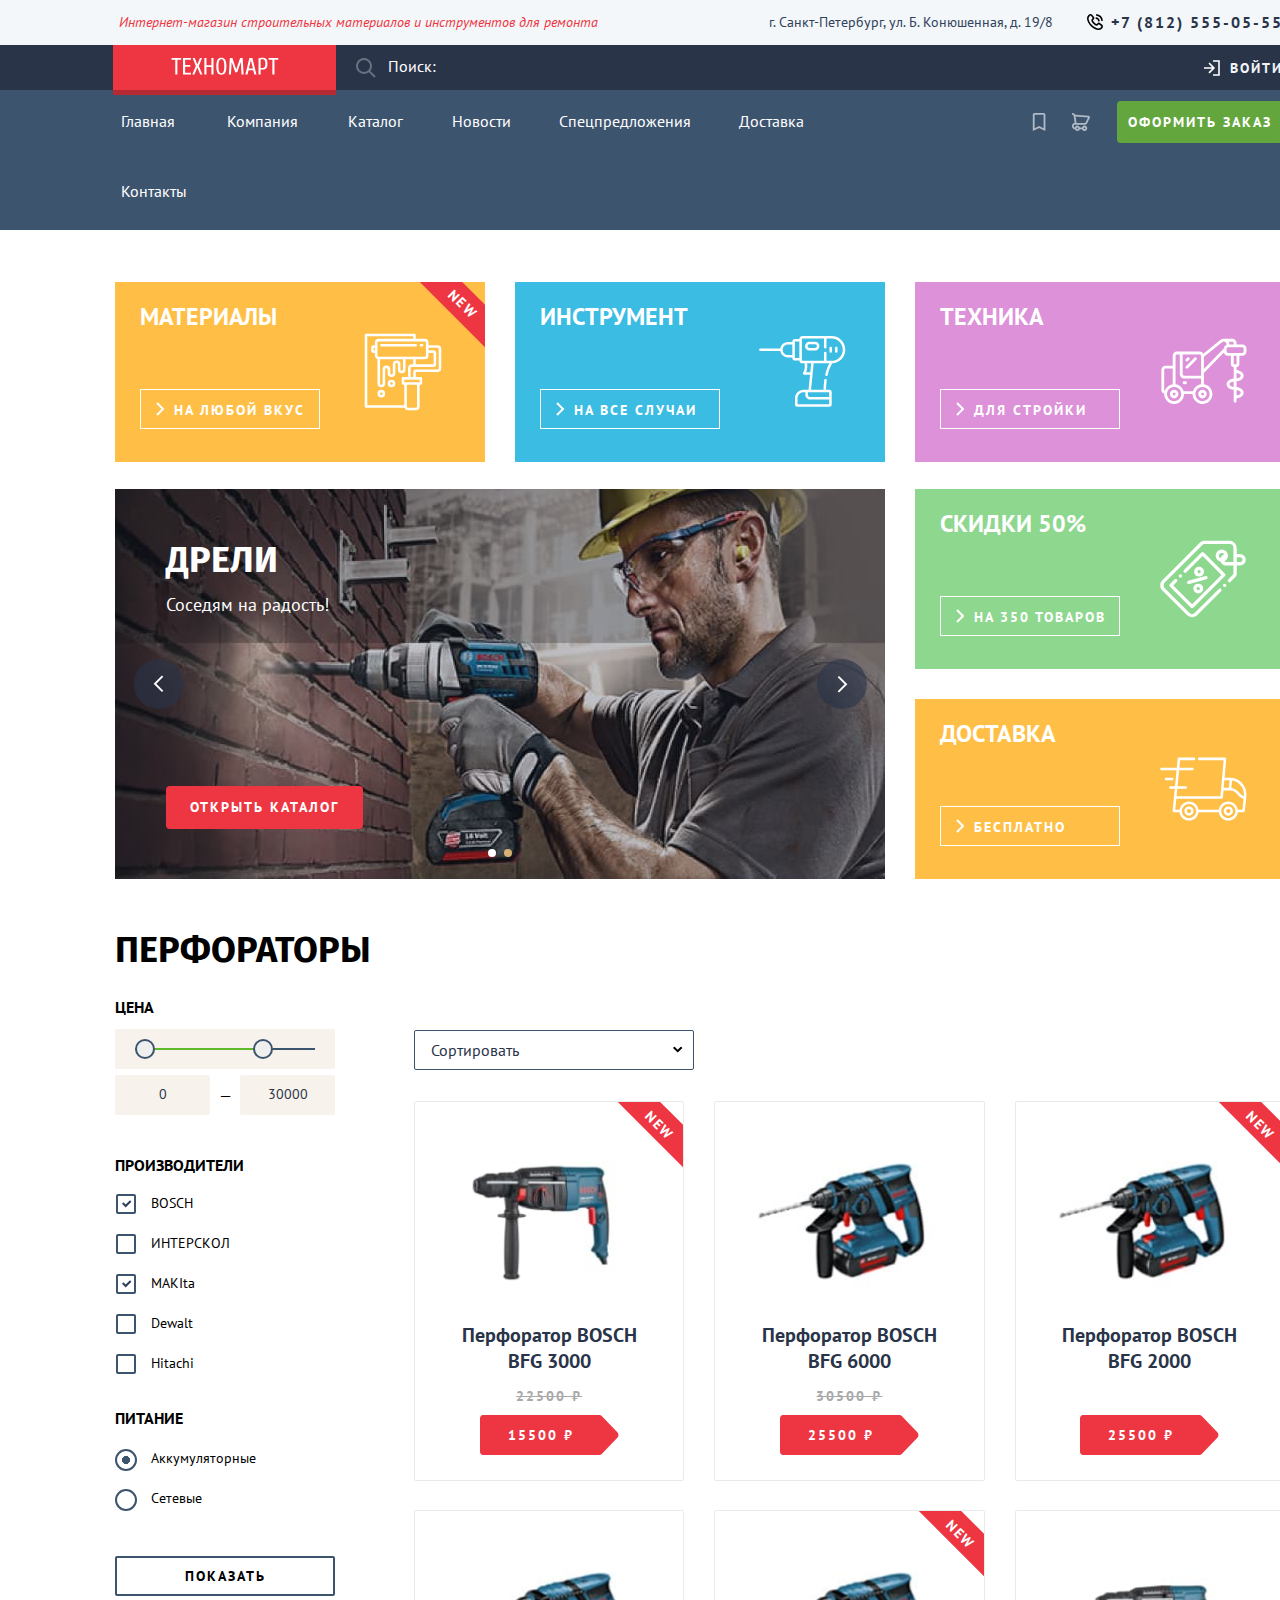
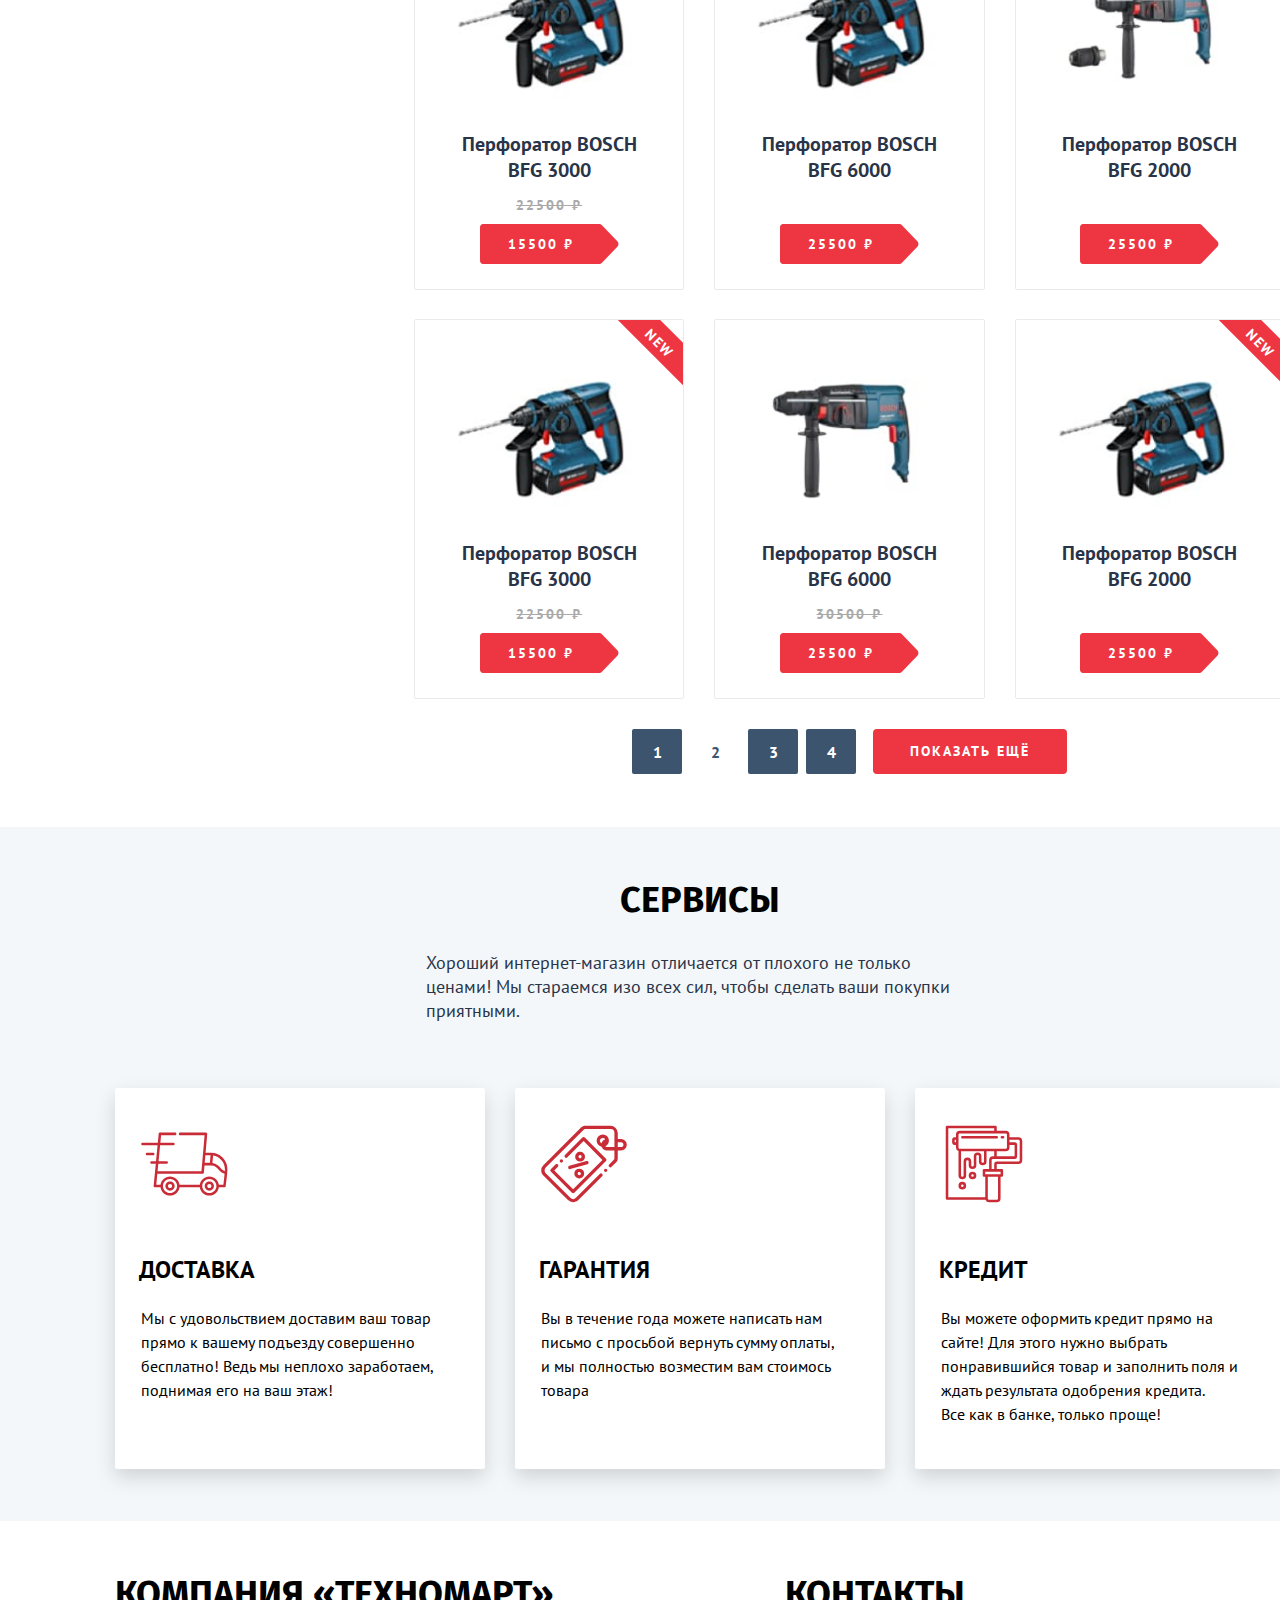
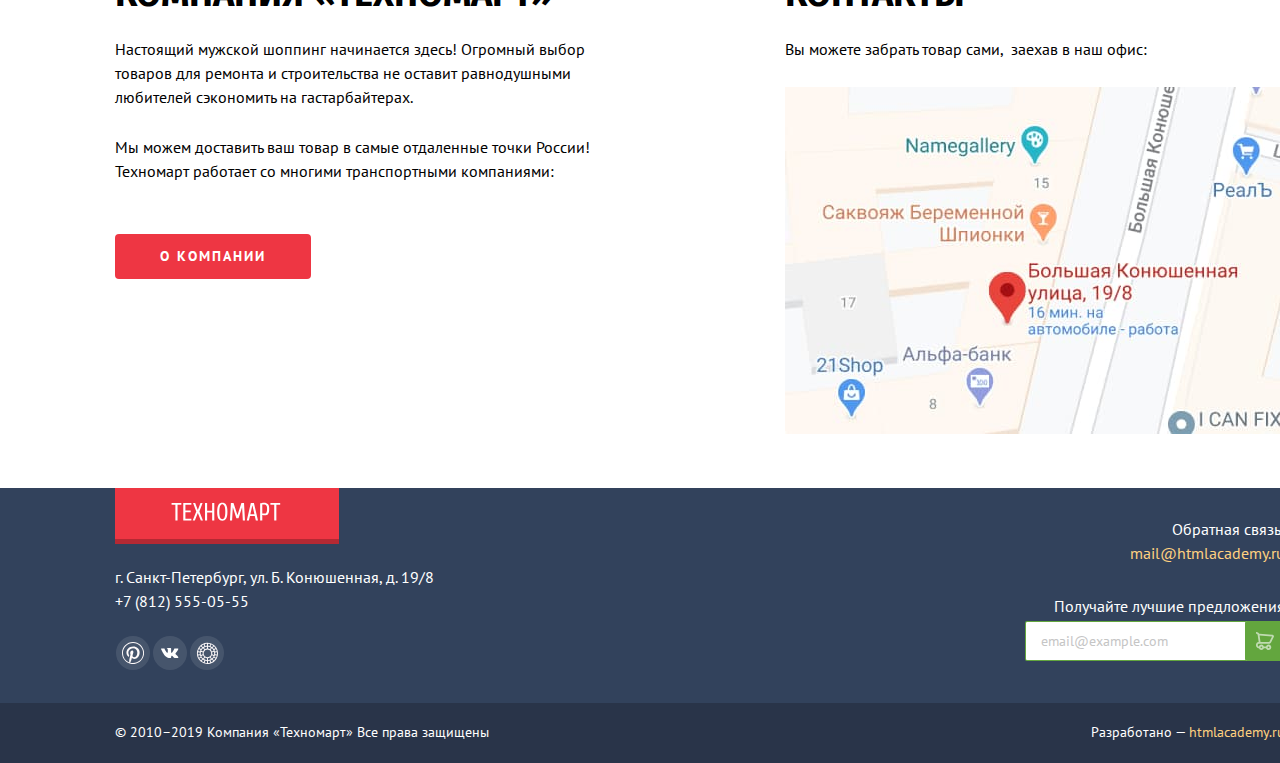
==== commit 37e3e917: "исправляет кнопку ценника" ====
--- a/index.html
+++ b/index.html
@@ -24,7 +24,7 @@
           <form class="form-search" action="https://echo.htmlacademy.ru/" method="get">
             <label class="form-search__field">
               <span class="visually-hidden">Поиск.</span>
-              <input class="form-search__input" type="text" name="search" placeholder="Поиск:">
+              <input class="form-search__input" type="search" name="search" placeholder="Поиск:">
               <svg class="filter-search__icon" width="20" height="20" fill="currentcolor" aria-hidden="true" focusable="false" xmlns="http://www.w3.org/2000/svg">
                 <path fill-rule="evenodd" clip-rule="evenodd" d="M8 16a8 8 0 1 1 6.32-3.1l5.39 5.4-1.42 1.4-5.38-5.38A7.97 7.97 0 0 1 8 16Zm6-8A6 6 0 1 1 2 8a6 6 0 0 1 12 0Z"/>
               </svg>
--- a/styles/styles.css
+++ b/styles/styles.css
@@ -100,6 +100,7 @@
 body {
   display: flex;
   flex-direction: column;
+  min-width: 1400px;
   min-height: 100%;
   margin: 0;
   font: 16px/24px "PT Sans", Arial, Tahoma, sans-serif;
@@ -492,6 +493,7 @@
   border-radius: 2px;
   font: inherit;
   color: var(--basic-blue-dark);
+  background: inherit;
   appearance: none;
 }
 
@@ -1171,11 +1173,12 @@
 }
 
 .products__price {
+  position: relative;
   align-self: center;
-  min-width: 122px;
+  min-width: 139px;
   margin-top: auto;
   padding: 11px;
-  border-radius: 4px;
+  padding-right: 28px;
   font-weight: 700;
   font-size: 14px;
   line-height: 18px;
@@ -1183,28 +1186,29 @@
   letter-spacing: 2px;
   text-transform: uppercase;
   color: var(--basic-white);
+}
+
+.products__price::after {
+  position: absolute;
+  top: 0;
+  right: 0;
+  bottom: 0;
+  left: 0;
+  z-index: -1;
   background-color: var(--basic-red);
-  transform: translateX(-9px);
+  -webkit-mask: url("../images/icons/price.svg") center / 100% 100%;
+  mask: url("../images/icons/price.svg") center / 100% 100%;
+  content: "";
+}
+
+.products__price,
+.products__price:hover,
+.products__price:active {
+  background-color: transparent;
 }
 
 .products__old-price ~ .products__price {
   margin-top: 0;
-}
-
-.products__price::after {
-  position: absolute;
-  top: 50%;
-  right: 0;
-  width: 28px;
-  height: 70%;
-  border-radius: 4px;
-  background-color: var(--basic-red);
-  transform: translate(40%, -50%) rotate(-45deg);
-  content: "";
-}
-
-.products__price:hover {
-  cursor: var(--cursor-pointer);
 }
 
 .products__button-list {
@@ -1214,8 +1218,9 @@
   display: none;
   flex-direction: column;
   gap: 11px;
-  min-width: 135px;
+  min-width: 147px;
   max-height: 150px;
+  padding: 6px;
   transform: translateX(-50%);
   overflow-y: auto;
 }
